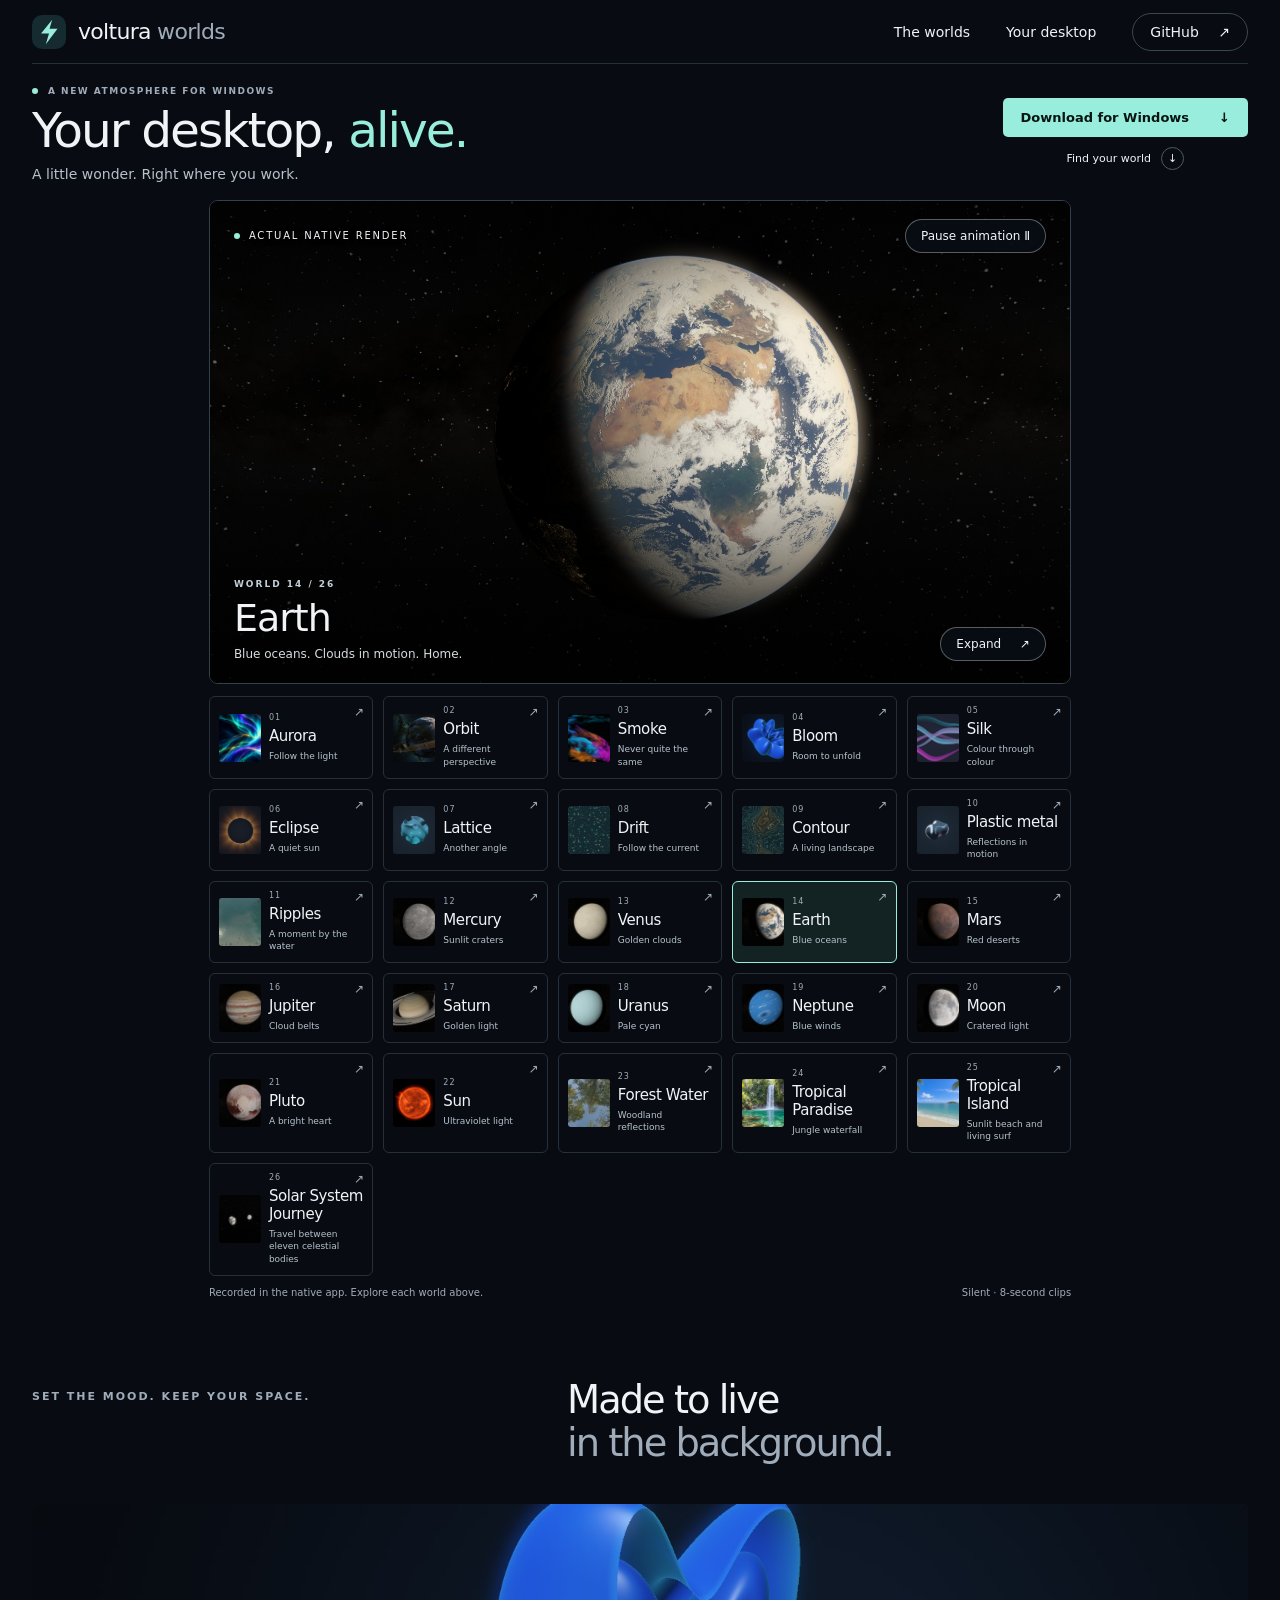
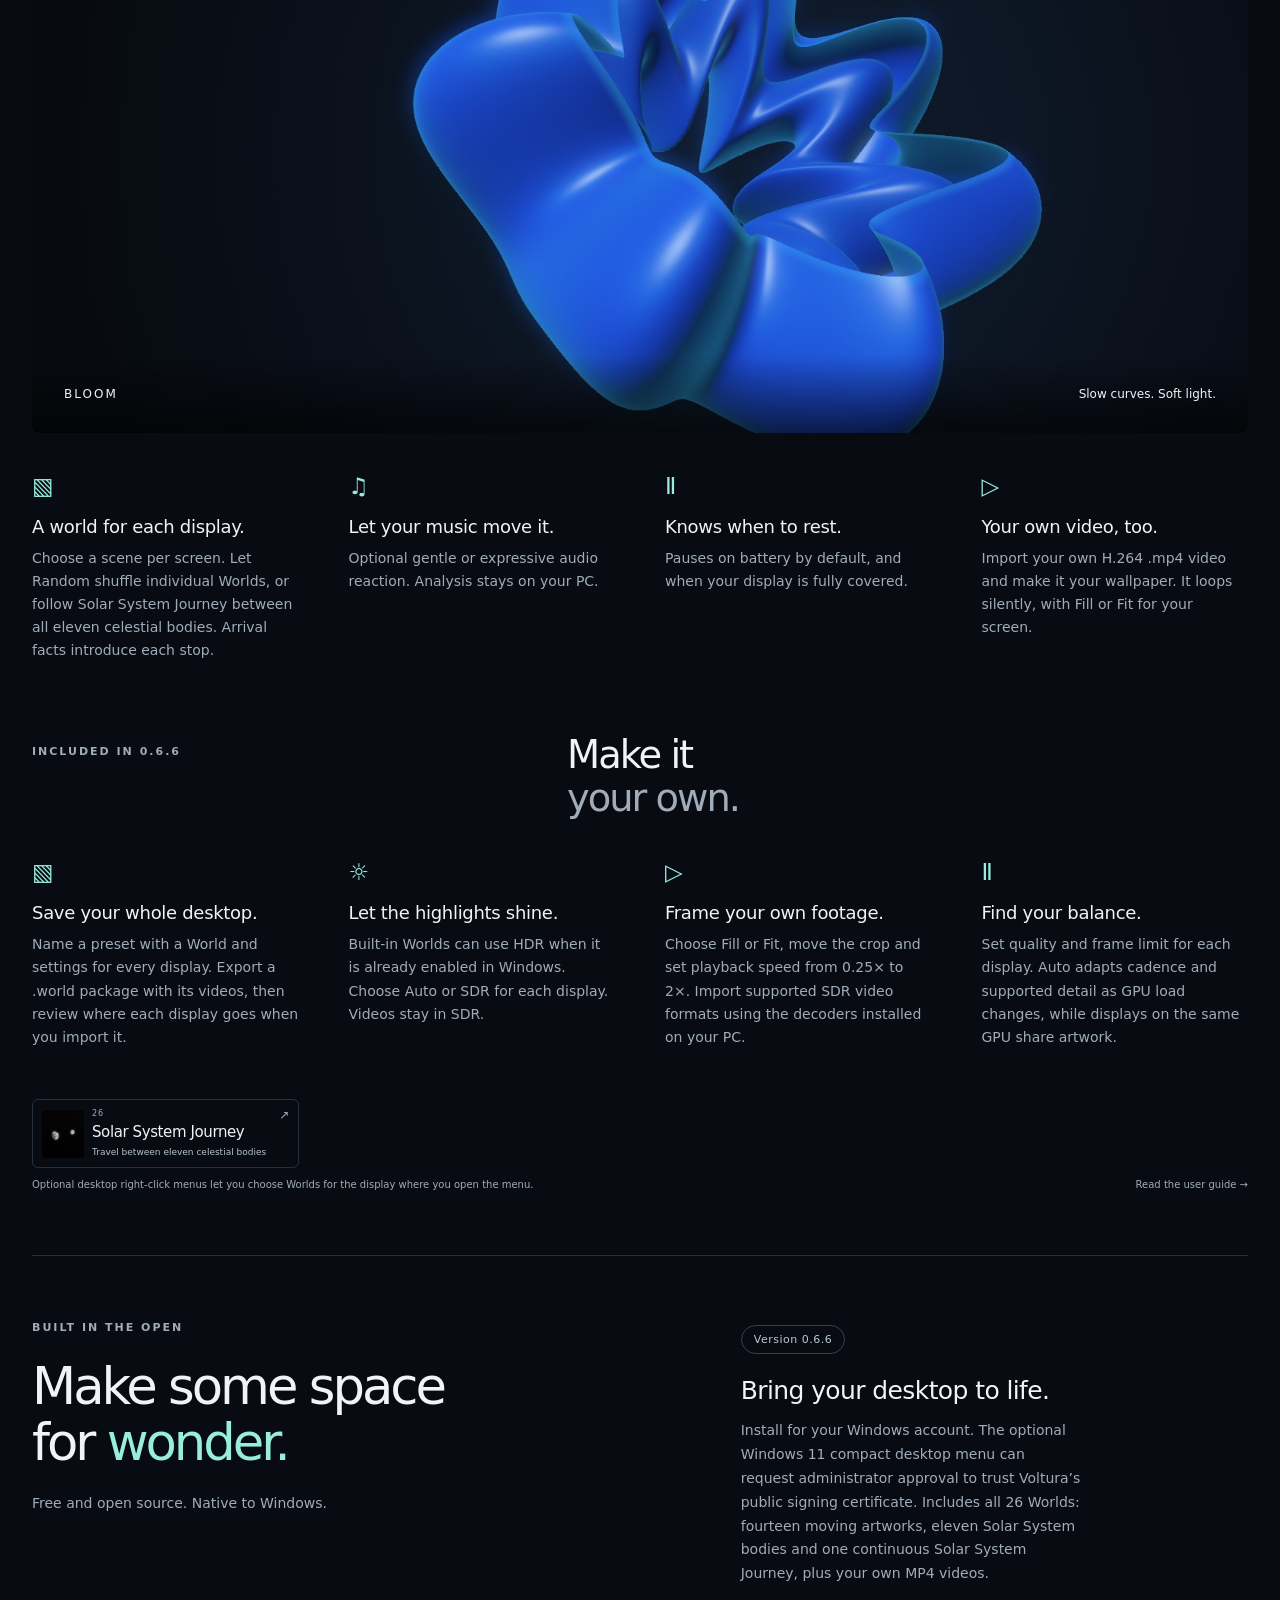
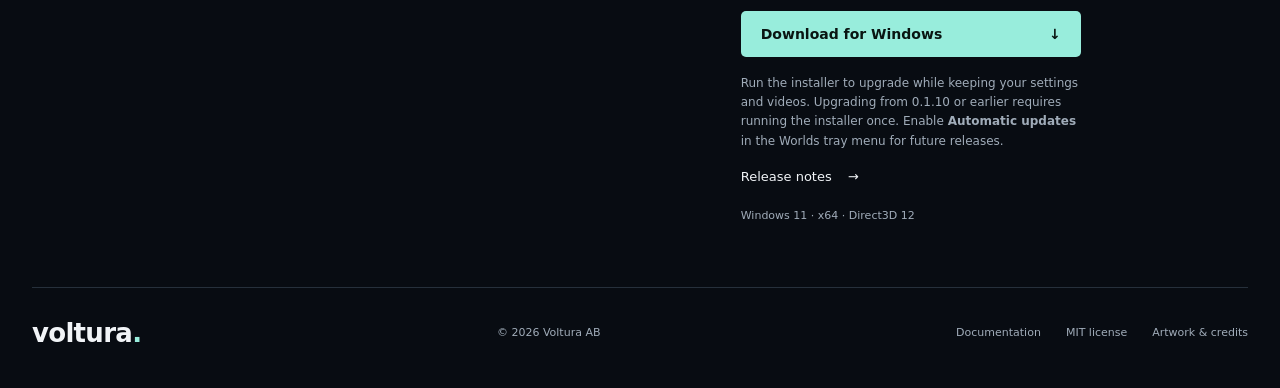
==== site/index.html @ e990f662 "Release 0.6.6 and publish website from main" ====
<!doctype html>
<html lang="en">
<head>
  <meta charset="utf-8">
  <meta name="viewport" content="width=device-width, initial-scale=1">
  <meta name="theme-color" content="#080c12">
  <meta name="description" content="Explore 26 native animated Worlds for Windows 11. Tour the Solar System, follow flowing light, or find a quiet moment by the water.">
  <meta property="og:title" content="Voltura Worlds — Your desktop, alive.">
  <meta property="og:description" content="26 Worlds. Endless atmosphere. Explore the Solar System, with a continuous journey between the planets, Moon, Pluto and Sun.">
  <meta property="og:type" content="website">
  <meta property="og:site_name" content="Voltura Worlds">
  <meta property="og:url" content="https://worlds.voltura.se/">
  <meta property="og:image" content="https://worlds.voltura.se/assets/social-preview.jpg?v=0.6.0">
  <meta property="og:image:secure_url" content="https://worlds.voltura.se/assets/social-preview.jpg?v=0.6.0">
  <meta property="og:image:type" content="image/jpeg">
  <meta property="og:image:width" content="1200">
  <meta property="og:image:height" content="630">
  <meta property="og:image:alt" content="Native Solar System scenes rendered by Voltura Worlds, with Earth, Saturn, the Sun and eight more Solar System Worlds">
  <meta name="twitter:card" content="summary_large_image">
  <meta name="twitter:title" content="Voltura Worlds — Your desktop, alive.">
  <meta name="twitter:description" content="26 Worlds. Endless atmosphere. A continuous Solar System Journey, moving artwork and your own MP4 videos for Windows 11.">
  <meta name="twitter:image" content="https://worlds.voltura.se/assets/social-preview.jpg?v=0.6.0">
  <meta name="twitter:image:alt" content="Native Solar System scenes rendered by Voltura Worlds, with Earth, Saturn, the Sun and eight more Solar System Worlds">
  <link rel="canonical" href="https://worlds.voltura.se/">
  <link rel="icon" type="image/svg+xml" href="assets/icon.svg">
  <link rel="stylesheet" href="styles.css?v=0.1.10">
  <title>Voltura Worlds — Your desktop, alive.</title>
</head>
<body>
  <a class="skip" href="#main">Skip to content</a>
  <header class="navigation wrap">
    <a class="brand" href="./" aria-label="Voltura Worlds home"><img src="assets/icon.svg" width="34" height="34" alt=""><span>voltura <strong>worlds</strong></span></a>
    <nav aria-label="Main navigation"><a href="#worlds">The worlds</a><a href="#your-desktop">Your desktop</a><a class="nav-source" href="https://github.com/voltura/voltura-worlds">GitHub <span aria-hidden="true">↗</span></a></nav>
  </header>
  <main id="main">
    <section class="hero wrap" aria-labelledby="hero-title">
      <div class="hero-intro"><p class="eyebrow"><span class="dot"></span> A new atmosphere for Windows</p><h1 id="hero-title">Your desktop, <em>alive.</em></h1><p class="lead">A little wonder. Right where you work.</p><div class="hero-actions"><a class="button" href="https://github.com/voltura/voltura-worlds/releases/download/v0.6.6/VolturaWorlds-Setup-0.6.6-win-x64.exe">Download for Windows <span aria-hidden="true">↓</span></a><a class="round-link" href="#worlds">Find your world <span aria-hidden="true">↓</span></a></div></div>
      <div class="hero-aside"><span class="small-label">Made for your desktop</span><p>Light that flows.<br>Planets that turn.<br>A moment to get lost in.</p><span class="version-tag">Windows 11 · x64</span></div>
    </section>
    <section class="showcase wrap" id="worlds" aria-label="Explore the 26 worlds">
      <div class="cinema" data-scene="earth">
        <video id="world-video" muted loop playsinline preload="metadata" poster="assets/earth.jpg?v=0.1.10" aria-label="Earth: native animated globe" width="1600" height="900"><source src="assets/earth.mp4?v=0.1.10" type="video/mp4"></video>
        <div class="cinema-top"><span class="footage-label"><span class="dot"></span> Actual native render</span><button id="play-toggle" type="button" aria-label="Play animation">Play animation <span aria-hidden="true">▷</span></button></div>
        <div class="cinema-bottom"><div aria-live="polite"><p class="small-label" id="scene-number">WORLD 14 / 26</p><h2 id="scene-title">Earth</h2><p id="scene-description">Blue oceans. Clouds in motion. Home.</p></div><button id="fullscreen" type="button" aria-label="View animation fullscreen">Expand <span aria-hidden="true">↗</span></button></div>
      </div>
      <div class="scene-picker" role="group" aria-label="Choose a world">
        <button type="button" class="scene" data-world="aurora" aria-pressed="false"><img src="assets/aurora.jpg?v=0.1.10" alt="" width="160" height="90"><span><span class="scene-index">01</span><strong>Aurora</strong><small>Follow the light</small></span><span class="scene-arrow" aria-hidden="true">↗</span></button>
        <button type="button" class="scene" data-world="orbit" aria-pressed="false"><img src="assets/orbit.jpg?v=0.1.10" alt="" width="160" height="90" loading="lazy"><span><span class="scene-index">02</span><strong>Orbit</strong><small>A different perspective</small></span><span class="scene-arrow" aria-hidden="true">↗</span></button>
        <button type="button" class="scene" data-world="smoke" aria-pressed="false"><img src="assets/smoke.jpg?v=0.1.10" alt="" width="160" height="90" loading="lazy"><span><span class="scene-index">03</span><strong>Smoke</strong><small>Never quite the same</small></span><span class="scene-arrow" aria-hidden="true">↗</span></button>
        <button type="button" class="scene" data-world="bloom" aria-pressed="false"><img src="assets/bloom.jpg?v=0.1.10" alt="" width="160" height="90" loading="lazy"><span><span class="scene-index">04</span><strong>Bloom</strong><small>Room to unfold</small></span><span class="scene-arrow" aria-hidden="true">↗</span></button>
        <button type="button" class="scene" data-world="silk" aria-pressed="false"><img src="assets/silk.jpg?v=0.1.10" alt="" width="160" height="90" loading="lazy"><span><span class="scene-index">05</span><strong>Silk</strong><small>Colour through colour</small></span><span class="scene-arrow" aria-hidden="true">↗</span></button>
        <button type="button" class="scene" data-world="eclipse" aria-pressed="false"><img src="assets/eclipse.jpg?v=0.1.10" alt="" width="160" height="90" loading="lazy"><span><span class="scene-index">06</span><strong>Eclipse</strong><small>A quiet sun</small></span><span class="scene-arrow" aria-hidden="true">↗</span></button>
        <button type="button" class="scene" data-world="lattice" aria-pressed="false"><img src="assets/lattice.jpg?v=0.1.10" alt="" width="160" height="90" loading="lazy"><span><span class="scene-index">07</span><strong>Lattice</strong><small>Another angle</small></span><span class="scene-arrow" aria-hidden="true">↗</span></button>
        <button type="button" class="scene" data-world="drift" aria-pressed="false"><img src="assets/drift.jpg?v=0.1.10" alt="" width="160" height="90" loading="lazy"><span><span class="scene-index">08</span><strong>Drift</strong><small>Follow the current</small></span><span class="scene-arrow" aria-hidden="true">↗</span></button>
        <button type="button" class="scene" data-world="contour" aria-pressed="false"><img src="assets/contour.jpg?v=0.1.10" alt="" width="160" height="90" loading="lazy"><span><span class="scene-index">09</span><strong>Contour</strong><small>A living landscape</small></span><span class="scene-arrow" aria-hidden="true">↗</span></button>
        <button type="button" class="scene" data-world="plastic_metal" aria-pressed="false"><img src="assets/plastic_metal.jpg?v=0.1.10" alt="" width="160" height="90" loading="lazy"><span><span class="scene-index">10</span><strong>Plastic metal</strong><small>Reflections in motion</small></span><span class="scene-arrow" aria-hidden="true">↗</span></button>
        <button type="button" class="scene" data-world="ripples" aria-pressed="false"><img src="assets/ripples.jpg?v=0.1.10" alt="" width="160" height="90" loading="lazy"><span><span class="scene-index">11</span><strong>Ripples</strong><small>A moment by the water</small></span><span class="scene-arrow" aria-hidden="true">&#8599;</span></button>
        <button type="button" class="scene" data-world="mercury" aria-pressed="false"><img src="assets/mercury.jpg?v=0.1.10" alt="" width="160" height="90" loading="lazy"><span><span class="scene-index">12</span><strong>Mercury</strong><small>Sunlit craters</small></span><span class="scene-arrow" aria-hidden="true">↗</span></button>
        <button type="button" class="scene" data-world="venus" aria-pressed="false"><img src="assets/venus.jpg?v=0.1.10" alt="" width="160" height="90" loading="lazy"><span><span class="scene-index">13</span><strong>Venus</strong><small>Golden clouds</small></span><span class="scene-arrow" aria-hidden="true">↗</span></button>
        <button type="button" class="scene active" data-world="earth" aria-pressed="true"><img src="assets/earth.jpg?v=0.1.10" alt="" width="160" height="90" loading="lazy"><span><span class="scene-index">14</span><strong>Earth</strong><small>Blue oceans</small></span><span class="scene-arrow" aria-hidden="true">↗</span></button>
        <button type="button" class="scene" data-world="mars" aria-pressed="false"><img src="assets/mars.jpg?v=0.1.10" alt="" width="160" height="90" loading="lazy"><span><span class="scene-index">15</span><strong>Mars</strong><small>Red deserts</small></span><span class="scene-arrow" aria-hidden="true">↗</span></button>
        <button type="button" class="scene" data-world="jupiter" aria-pressed="false"><img src="assets/jupiter.jpg?v=0.1.10" alt="" width="160" height="90" loading="lazy"><span><span class="scene-index">16</span><strong>Jupiter</strong><small>Cloud belts</small></span><span class="scene-arrow" aria-hidden="true">↗</span></button>
        <button type="button" class="scene" data-world="saturn" aria-pressed="false"><img src="assets/saturn.jpg?v=0.1.10" alt="" width="160" height="90" loading="lazy"><span><span class="scene-index">17</span><strong>Saturn</strong><small>Golden light</small></span><span class="scene-arrow" aria-hidden="true">↗</span></button>
        <button type="button" class="scene" data-world="uranus" aria-pressed="false"><img src="assets/uranus.jpg?v=0.1.10" alt="" width="160" height="90" loading="lazy"><span><span class="scene-index">18</span><strong>Uranus</strong><small>Pale cyan</small></span><span class="scene-arrow" aria-hidden="true">↗</span></button>
        <button type="button" class="scene" data-world="neptune" aria-pressed="false"><img src="assets/neptune.jpg?v=0.1.10" alt="" width="160" height="90" loading="lazy"><span><span class="scene-index">19</span><strong>Neptune</strong><small>Blue winds</small></span><span class="scene-arrow" aria-hidden="true">↗</span></button>
        <button type="button" class="scene" data-world="moon" aria-pressed="false"><img src="assets/moon.jpg?v=0.1.10" alt="" width="160" height="90" loading="lazy"><span><span class="scene-index">20</span><strong>Moon</strong><small>Cratered light</small></span><span class="scene-arrow" aria-hidden="true">↗</span></button>
        <button type="button" class="scene" data-world="pluto" aria-pressed="false"><img src="assets/pluto.jpg?v=0.1.10" alt="" width="160" height="90" loading="lazy"><span><span class="scene-index">21</span><strong>Pluto</strong><small>A bright heart</small></span><span class="scene-arrow" aria-hidden="true">↗</span></button>
        <button type="button" class="scene" data-world="sun" aria-pressed="false"><img src="assets/sun.jpg?v=0.1.10" alt="" width="160" height="90" loading="lazy"><span><span class="scene-index">22</span><strong>Sun</strong><small>Ultraviolet light</small></span><span class="scene-arrow" aria-hidden="true">↗</span></button>
        <button type="button" class="scene" data-world="forest_water" aria-pressed="false"><img src="assets/forest_water.jpg?v=0.5.0" alt="" width="160" height="90" loading="lazy"><span><span class="scene-index">23</span><strong>Forest Water</strong><small>Woodland reflections</small></span><span class="scene-arrow" aria-hidden="true">↗</span></button>
        <button type="button" class="scene" data-world="tropical_paradise" aria-pressed="false"><img src="assets/tropical_paradise.jpg?v=0.5.0" alt="" width="160" height="90" loading="lazy"><span><span class="scene-index">24</span><strong>Tropical Paradise</strong><small>Jungle waterfall</small></span><span class="scene-arrow" aria-hidden="true">↗</span></button>
        <button type="button" class="scene" data-world="tropical_island" aria-pressed="false"><img src="assets/tropical_island.jpg?v=0.5.0" alt="" width="160" height="90" loading="lazy"><span><span class="scene-index">25</span><strong>Tropical Island</strong><small>Sunlit beach and living surf</small></span><span class="scene-arrow" aria-hidden="true">↗</span></button>
        <button type="button" class="scene" data-world="solar_system_journey" aria-pressed="false"><img src="assets/solar_system_journey.jpg?v=0.6.5" alt="" width="160" height="90" loading="lazy"><span><span class="scene-index">26</span><strong>Solar System Journey</strong><small>Travel between eleven celestial bodies</small></span><span class="scene-arrow" aria-hidden="true">↗</span></button>
      </div>
      <p class="capture-note">Recorded in the native app. Explore each world above. <span>Silent · 8-second clips</span></p>
      <noscript><p>JavaScript enables the scene switcher. Watch the recordings directly: <a href="assets/aurora.mp4?v=0.1.10">Aurora</a> · <a href="assets/orbit.mp4?v=0.1.10">Orbit</a> · <a href="assets/smoke.mp4?v=0.1.10">Smoke</a> · <a href="assets/bloom.mp4?v=0.1.10">Bloom</a> · <a href="assets/silk.mp4?v=0.1.10">Silk</a> · <a href="assets/eclipse.mp4?v=0.1.10">Eclipse</a> · <a href="assets/lattice.mp4?v=0.1.10">Lattice</a> · <a href="assets/drift.mp4?v=0.1.10">Drift</a> · <a href="assets/contour.mp4?v=0.1.10">Contour</a> · <a href="assets/plastic_metal.mp4?v=0.1.10">Plastic metal</a> · <a href="assets/ripples.mp4?v=0.1.10">Ripples</a> · <a href="assets/mercury.mp4?v=0.1.10">Mercury</a> · <a href="assets/venus.mp4?v=0.1.10">Venus</a> · <a href="assets/earth.mp4?v=0.1.10">Earth</a> · <a href="assets/mars.mp4?v=0.1.10">Mars</a> · <a href="assets/jupiter.mp4?v=0.1.10">Jupiter</a> · <a href="assets/saturn.mp4?v=0.1.10">Saturn</a> · <a href="assets/uranus.mp4?v=0.1.10">Uranus</a> · <a href="assets/neptune.mp4?v=0.1.10">Neptune</a> · <a href="assets/moon.mp4?v=0.1.10">Moon</a> · <a href="assets/pluto.mp4?v=0.1.10">Pluto</a> · <a href="assets/sun.mp4?v=0.1.10">Sun</a> · <a href="assets/forest_water.mp4?v=0.5.0">Forest Water</a> · <a href="assets/tropical_paradise.mp4?v=0.5.0">Tropical Paradise</a> · <a href="assets/tropical_island.mp4?v=0.5.0">Tropical Island</a> · <a href="assets/solar_system_journey.mp4?v=0.6.5">Solar System Journey</a>.</p></noscript>
    </section>
    <section class="desktop-section wrap" id="your-desktop" aria-labelledby="desktop-title">
      <div class="section-heading"><p class="eyebrow">Set the mood. Keep your space.</p><h2 id="desktop-title">Made to live<br><span>in the background.</span></h2></div>
      <div class="desktop-visual"><img src="assets/bloom.jpg?v=0.1.10" width="1600" height="900" alt="Bloom's sculpted blue folds, captured from the native renderer" loading="lazy"><div class="visual-caption"><span>Bloom</span><span>Slow curves. Soft light.</span></div></div>
      <div class="details"><article><span class="detail-symbol" aria-hidden="true">▧</span><h3>A world for each display.</h3><p>Choose a scene per screen. Let Random shuffle individual Worlds, or follow Solar System Journey between all eleven celestial bodies. Arrival facts introduce each stop.</p></article><article><span class="detail-symbol" aria-hidden="true">♫</span><h3>Let your music move it.</h3><p>Optional gentle or expressive audio reaction. Analysis stays on your PC.</p></article><article><span class="detail-symbol" aria-hidden="true">Ⅱ</span><h3>Knows when to rest.</h3><p>Pauses on battery by default, and when your display is fully covered.</p></article><article><span class="detail-symbol" aria-hidden="true">▷</span><h3>Your own video, too.</h3><p>Import your own H.264 .mp4 video and make it your wallpaper. It loops silently, with Fill or Fit for your screen.</p></article></div>
    </section>
    <section class="desktop-section wrap" id="controls" aria-labelledby="controls-title">
      <div class="section-heading"><p class="eyebrow">Included in 0.6.6</p><h2 id="controls-title">Make it<br><span>your own.</span></h2></div>
      <div class="details">
        <article><span class="detail-symbol" aria-hidden="true">▧</span><h3>Save your whole desktop.</h3><p>Name a preset with a World and settings for every display. Export a .world package with its videos, then review where each display goes when you import it.</p></article>
        <article><span class="detail-symbol" aria-hidden="true">☼</span><h3>Let the highlights shine.</h3><p>Built-in Worlds can use HDR when it is already enabled in Windows. Choose Auto or SDR for each display. Videos stay in SDR.</p></article>
        <article><span class="detail-symbol" aria-hidden="true">▷</span><h3>Frame your own footage.</h3><p>Choose Fill or Fit, move the crop and set playback speed from 0.25× to 2×. Import supported SDR video formats using the decoders installed on your PC.</p></article>
        <article><span class="detail-symbol" aria-hidden="true">Ⅱ</span><h3>Find your balance.</h3><p>Set quality and frame limit for each display. Auto adapts cadence and supported detail as GPU load changes, while displays on the same GPU share artwork.</p></article>
        <button type="button" class="scene" data-world="solar_system_journey" aria-pressed="false"><img src="assets/solar_system_journey.jpg?v=0.6.5" alt="" width="160" height="90" loading="lazy"><span><span class="scene-index">26</span><strong>Solar System Journey</strong><small>Travel between eleven celestial bodies</small></span><span class="scene-arrow" aria-hidden="true">↗</span></button>
      </div>
      <p class="capture-note">Optional desktop right-click menus let you choose Worlds for the display where you open the menu. <a href="https://github.com/voltura/voltura-worlds/blob/main/docs/USING.md">Read the user guide →</a></p>
    </section>
    <section id="download" class="closing wrap" aria-labelledby="try-title"><div><p class="eyebrow">Built in the open</p><h2 id="try-title">Make some space<br>for <em>wonder.</em></h2><p>Free and open source. Native to Windows.</p></div><div class="get-worlds"><span class="version-tag">Version 0.6.6</span><h3>Bring your desktop to life.</h3><p>Install for your Windows account. The optional Windows 11 compact desktop menu can request administrator approval to trust Voltura’s public signing certificate. Includes all 26 Worlds: fourteen moving artworks, eleven Solar System bodies and one continuous Solar System Journey, plus your own MP4 videos.</p><a class="button" href="https://github.com/voltura/voltura-worlds/releases/download/v0.6.6/VolturaWorlds-Setup-0.6.6-win-x64.exe">Download for Windows <span aria-hidden="true">↓</span></a><p class="update-note">Run the installer to upgrade while keeping your settings and videos. Upgrading from 0.1.10 or earlier requires running the installer once. Enable <strong>Automatic updates</strong> in the Worlds tray menu for future releases.</p><a class="release-link" href="https://github.com/voltura/voltura-worlds/releases">Release notes <span aria-hidden="true">→</span></a><span class="requirements">Windows 11 · x64 · Direct3D 12</span></div></section>
  </main>
  <footer class="wrap"><a class="brand" href="https://voltura.se/">voltura<span class="footer-dot">.</span></a><span>© 2026 Voltura AB</span><div><a href="https://github.com/voltura/voltura-worlds/blob/main/docs/README.md">Documentation</a><a href="https://github.com/voltura/voltura-worlds/blob/main/LICENSE">MIT license</a><a href="https://github.com/voltura/voltura-worlds/blob/main/THIRD-PARTY-NOTICES.md">Artwork &amp; credits</a></div></footer>
  <script src="script.js?v=0.6.5"></script>
</body>
</html>
---- site/styles.css ----
@font-face{font-family:Worlds;src:local("Segoe UI Variable"),local("Segoe UI");font-display:swap}
:root{color-scheme:dark;--bg:#080c12;--fg:#f1f4f7;--muted:#a0acb9;--line:#26303b;--accent:#98eddc;font-family:Worlds,"Segoe UI",system-ui,sans-serif;background:var(--bg);color:var(--fg);font-synthesis:none}
*{box-sizing:border-box}html{scroll-behavior:smooth;scroll-padding-top:24px}body{margin:0}a{color:inherit;text-decoration:none}button{font:inherit;color:inherit;cursor:pointer}a,button{-webkit-tap-highlight-color:transparent}button:focus-visible,a:focus-visible{outline:2px solid var(--accent);outline-offset:6px}button:disabled{cursor:wait}::selection{background:var(--accent);color:var(--bg)}.wrap{width:min(1360px,calc(100% - 96px));margin-inline:auto}.skip{position:absolute;left:20px;top:-100px;z-index:20;background:var(--accent);color:#080c12;padding:16px}.skip:focus{top:12px}.navigation{height:106px;display:flex;align-items:center;justify-content:space-between;border-bottom:1px solid var(--line)}.brand{display:inline-flex;align-items:center;gap:12px;font-size:22px;letter-spacing:-.7px}.brand strong{font-weight:400;color:var(--muted)}nav{display:flex;align-items:center;gap:36px;font-size:14px}nav a:hover,.release-link:hover,footer a:hover{color:var(--accent)}.nav-source{border:1px solid #3b4652;padding:10px 17px;border-radius:24px}.nav-source span{margin-left:15px}.hero{display:flex;align-items:end;justify-content:space-between;padding-block:77px 57px}.eyebrow,.small-label{font-size:11px;letter-spacing:2px;text-transform:uppercase;font-weight:600;color:var(--muted)}.eyebrow{display:flex;align-items:center;gap:10px;margin:0 0 25px}.dot{display:inline-block;width:6px;height:6px;border-radius:50%;background:var(--accent);flex-shrink:0}h1{font-size:clamp(70px,7.7vw,116px);font-weight:430;line-height:.99;letter-spacing:-6px;margin:0}em{font-style:normal;color:var(--accent)}.lead{font-size:19px;color:#b6c1cb;margin:25px 0}.round-link{display:inline-flex;align-items:center;gap:28px;font-size:14px}.round-link span{display:grid;place-items:center;width:31px;height:31px;border:1px solid #4b5b63;border-radius:50%;transition:background .2s}.round-link:hover span{background:var(--accent);color:var(--bg)}.hero-aside{padding-bottom:7px;width:220px}.hero-aside p{font-size:19px;line-height:1.65;margin:15px 0 26px;color:#c3cbd4}.version-tag{display:inline-flex;align-items:center;border:1px solid #36434c;border-radius:30px;padding:7px 12px;font-size:11px;letter-spacing:.5px;color:#bcc9d3}.showcase{scroll-margin-top:25px}.cinema{aspect-ratio:16/9;position:relative;overflow:hidden;background:#05080b;border-radius:9px;border:1px solid #34404a}.cinema video{width:100%;height:100%;display:block;object-fit:cover}.cinema:after{content:"";position:absolute;inset:0;pointer-events:none;background:linear-gradient(180deg,#0007,transparent 25%,transparent 55%,#000c)}.cinema-top,.cinema-bottom{position:absolute;left:34px;right:34px;z-index:1;display:flex;justify-content:space-between;align-items:center}.cinema-top{top:25px}.footage-label{display:flex;align-items:center;gap:9px;font-size:10px;text-transform:uppercase;letter-spacing:1.8px;text-shadow:0 1px 6px #000}.cinema button{border:1px solid #ffffff55;background:#0b111bb3;backdrop-filter:blur(12px);border-radius:30px;padding:9px 15px;font-size:12px}.cinema button:hover{background:#24353e}.cinema button span{margin-left:15px}.cinema-bottom{bottom:30px;align-items:end}.cinema-bottom .small-label{color:#c4d0d8;margin:0 0 10px}.cinema h2{font-weight:400;font-size:clamp(34px,4.5vw,64px);letter-spacing:-2px;margin:0}.cinema-bottom p:last-child{font-size:14px;margin:10px 0 0;color:#d5dce0}.scene-picker{display:grid;grid-template-columns:repeat(4,1fr);gap:12px;margin-top:16px}.scene{display:flex;align-items:center;gap:14px;background:transparent;border:1px solid var(--line);border-radius:6px;padding:15px;text-align:left;position:relative;transition:border-color .2s,background .2s;min-width:0}.scene.active{border-color:var(--accent);background:#132222}.scene:hover{background:#152027;border-color:#68867f}.scene img{width:67px;height:76px;object-fit:cover;border-radius:3px}.scene>span:nth-child(2){display:flex;flex-direction:column;gap:5px;min-width:0}.scene-index{font-size:10px;color:var(--muted);letter-spacing:1px}.scene strong{font-size:18px;font-weight:500;letter-spacing:-.4px}.scene small{font-size:10px;color:#b5c2cc}.scene-arrow{position:absolute;right:12px;top:12px;font-size:12px;color:var(--muted)}.capture-note{display:flex;justify-content:space-between;color:var(--muted);font-size:11px;margin-top:17px}.desktop-section{padding-top:115px}.section-heading{display:flex;justify-content:space-between;align-items:start;margin-bottom:40px}.section-heading .eyebrow{margin-top:12px}.section-heading h2{font-size:clamp(32px,4vw,58px);line-height:1.13;letter-spacing:-2px;font-weight:400;margin:0;width:56%}.section-heading h2 span{color:var(--muted)}.desktop-visual{position:relative;aspect-ratio:2.3;overflow:hidden;border-radius:6px;background:#101b2f}.desktop-visual img{width:100%;height:100%;object-fit:cover;object-position:50% 55%}.visual-caption{position:absolute;bottom:0;left:0;right:0;padding:32px;display:flex;justify-content:space-between;background:linear-gradient(transparent,#0009);font-size:12px}.visual-caption span:first-child{letter-spacing:2px;text-transform:uppercase}.details{display:grid;grid-template-columns:repeat(4,1fr);gap:50px;margin-top:40px}.detail-symbol{font-size:23px;color:var(--accent)}.details h3{font-size:18px;font-weight:500;margin:17px 0 10px;letter-spacing:-.3px}.details p{color:var(--muted);line-height:1.65;font-size:14px;max-width:310px;margin:0}.closing{display:grid;grid-template-columns:1.2fr 1fr;gap:100px;padding-block:105px 95px;margin-top:100px;border-top:1px solid var(--line)}.closing h2{font-size:clamp(43px,5vw,72px);font-weight:400;letter-spacing:-3px;line-height:1.08;margin:0}.closing>div>p:last-child{font-size:14px;color:var(--muted);margin-top:25px}.get-worlds{padding-top:4px;max-width:340px}.get-worlds h3{font-weight:450;font-size:25px;letter-spacing:-.6px;margin:22px 0 10px}.get-worlds p{font-size:14px;line-height:1.7;color:var(--muted)}.button{display:flex;align-items:center;justify-content:space-between;padding:15px 20px;border-radius:5px;background:var(--accent);color:#091512;font-size:14px;font-weight:600;margin-top:25px}.button:hover{background:#bdfff0}.release-link{display:block;margin-top:18px;font-size:13px}.release-link span{margin-left:12px}.requirements{display:block;font-size:11px;color:var(--muted);margin-top:25px}footer{display:flex;align-items:center;justify-content:space-between;padding-block:30px 40px;border-top:1px solid var(--line);font-size:11px;color:var(--muted)}footer .brand{color:var(--fg);font-size:26px;font-weight:600;gap:0}.footer-dot{color:var(--accent)}footer>div{display:flex;gap:25px}.cinema:fullscreen{width:100vw;height:100vh;border:0;border-radius:0;aspect-ratio:auto}.cinema:fullscreen video{object-fit:contain}
@media(min-width:1600px){.hero{padding-top:100px}}@media(max-width:1050px){.wrap{width:calc(100% - 64px)}.scene{gap:10px;padding:12px}.scene img{width:42px;height:68px}.scene small{font-size:9px}.hero-aside{width:195px}.details{grid-template-columns:repeat(2,1fr);gap:30px}.closing{gap:60px}.section-heading .eyebrow{font-size:10px;letter-spacing:1px}}@media(max-width:700px){.wrap{width:calc(100% - 36px)}.navigation{height:78px}.brand{font-size:18px;gap:8px}.brand img{width:28px;height:28px}nav{gap:17px;font-size:12px}nav>a:nth-child(2){display:none}.nav-source{padding:8px 11px}.nav-source span{margin-left:5px}.hero{padding-block:49px 36px}.hero-aside{display:none}h1{font-size:clamp(68px,14vw,98px);letter-spacing:-4px}.hero .eyebrow{font-size:9px;letter-spacing:1.5px;margin-bottom:21px}.lead{font-size:16px;margin-top:20px}.round-link{font-size:12px}.cinema{aspect-ratio:1.24}.cinema video{object-position:62% center}.cinema-top,.cinema-bottom{left:17px;right:17px}.cinema-top{top:16px}.cinema-bottom{bottom:20px}.footage-label{font-size:8px;letter-spacing:1px}.cinema button{font-size:10px;padding:8px 10px}.cinema button span{margin-left:5px}.cinema-bottom .small-label{font-size:8px;margin-bottom:6px}.cinema h2{font-size:36px;letter-spacing:-1px}.cinema-bottom p:last-child{font-size:10px;margin-top:6px;max-width:220px}.scene-picker{grid-template-columns:1fr 1fr;gap:9px;margin-top:11px}.scene img{width:44px;height:60px}.scene small{font-size:9px}.scene strong{font-size:16px}.scene-index{font-size:8px}.capture-note{font-size:9px;line-height:1.6;gap:15px}.capture-note span{white-space:nowrap}.desktop-section{padding-top:65px}.section-heading{display:block;margin-bottom:25px}.section-heading .eyebrow{margin-bottom:20px}.section-heading h2{width:100%;font-size:36px;letter-spacing:-1px}.desktop-visual{aspect-ratio:1.5}.visual-caption{padding:20px;font-size:10px}.details{grid-template-columns:1fr;gap:25px;margin-top:30px}.details article{padding-left:42px;position:relative}.detail-symbol{position:absolute;left:0;top:4px}.details h3{margin-top:0;font-size:17px}.details p{max-width:100%;font-size:13px}.closing{grid-template-columns:1fr;gap:40px;padding-block:50px;margin-top:60px}.closing h2{font-size:49px;letter-spacing:-2px}.get-worlds{max-width:none}.get-worlds h3{font-size:24px}.closing .eyebrow{font-size:10px}footer{flex-wrap:wrap;gap:22px;padding-block:25px}footer>div{width:100%;gap:25px}}
@media(prefers-reduced-motion:reduce){html{scroll-behavior:auto}*{transition:none!important}}

.hero-actions{display:flex;align-items:center;gap:25px;flex-wrap:wrap}.hero-actions .button{margin-top:0;gap:30px}.get-worlds .update-note{font-size:12px;line-height:1.6;margin-top:17px}

/* Keep the native animation and scene choices together in the first desktop view. */
@media(min-width:701px){
 .wrap{width:min(1280px,calc(100% - 64px))}
 .navigation{height:64px}
 .hero{padding-block:22px 18px}
 .hero-intro{width:100%;display:grid;grid-template-columns:minmax(0,1fr) auto;column-gap:24px}
 .hero .eyebrow{grid-column:1;font-size:9px;margin:0 0 8px;letter-spacing:1.5px}
 .hero h1{grid-column:1;font-size:clamp(32px,3.8vw,56px);line-height:1.1;letter-spacing:-2px}
 .hero .lead{grid-column:1;font-size:14px;margin:8px 0 0}
 .hero-aside{display:none}
 .hero-actions{grid-column:2;grid-row:1/4;align-self:center;flex-direction:column;gap:10px;align-items:center}
 .hero-actions .button{padding:12px 18px;font-size:13px;min-width:195px}
 .hero-actions .round-link{font-size:11px;gap:10px}
 .hero-actions .round-link span{width:23px;height:23px}
 .showcase.wrap{width:min(1280px,calc(100% - 64px),calc((100svh - 340px)*16/9));min-width:min(560px,calc(100% - 64px))}
 .cinema-top,.cinema-bottom{left:24px;right:24px}
 .cinema-top{top:18px}.cinema-bottom{bottom:22px}
 .cinema h2{font-size:38px;letter-spacing:-1px}
 .cinema-bottom .small-label{font-size:9px;margin-bottom:7px}
 .cinema-bottom p:last-child{font-size:12px;margin-top:7px}
 .scene-picker{gap:10px;margin-top:12px}
 .scene{padding:10px;gap:10px}
 .scene img{width:48px;height:54px}
 .scene strong{font-size:16px}.scene small{font-size:9px}.scene-index{font-size:8px}
 .capture-note{margin-top:11px;font-size:10px}
 .desktop-section{padding-top:70px}
 .section-heading h2{font-size:clamp(32px,3vw,44px)}
 .closing{padding-block:65px;margin-top:65px}
 .closing h2{font-size:clamp(40px,4vw,58px)}
}
@media(max-width:700px){
 .navigation{height:64px}
 .hero{padding-block:27px 24px}
 .hero h1{font-size:clamp(37px,8.7vw,58px);line-height:1.06;letter-spacing:-1.7px}
 .hero .eyebrow{font-size:8px;margin-bottom:13px}
 .hero .lead{font-size:14px;margin-block:14px}
 .hero-actions{gap:15px}
 .hero-actions .button{font-size:12px;padding:12px 15px;gap:18px}
 .hero-actions .round-link{font-size:11px;gap:10px}
}

/* Ten choices stay in the page flow; labels never need horizontal scrolling. */
.scene-picker{grid-template-columns:repeat(5,minmax(0,1fr))}
.scene small{line-height:1.4}
@media(min-width:1051px){
 .showcase.wrap{width:min(1280px,calc(100% - 64px),calc((100svh - 415px)*16/9));min-width:min(800px,calc(100% - 64px))}
 .scene{padding:9px;gap:8px}
 .scene img{width:42px;height:48px}
 .scene strong{font-size:15px}
 .scene small{font-size:9px}
 .scene-arrow{right:8px;top:8px}
}
@media(min-width:701px) and (max-width:1050px){.scene-picker{grid-template-columns:repeat(3,minmax(0,1fr))}}
@media(max-width:700px){
 .scene-picker{grid-template-columns:repeat(2,minmax(0,1fr))}
 .scene{padding:10px;gap:8px}
 .scene img{width:38px;height:54px}
 .scene strong{font-size:15px}
 .scene small{font-size:9px}
 .cinema video{object-fit:contain;object-position:center}
 .capture-note{flex-wrap:wrap;gap:2px}
}
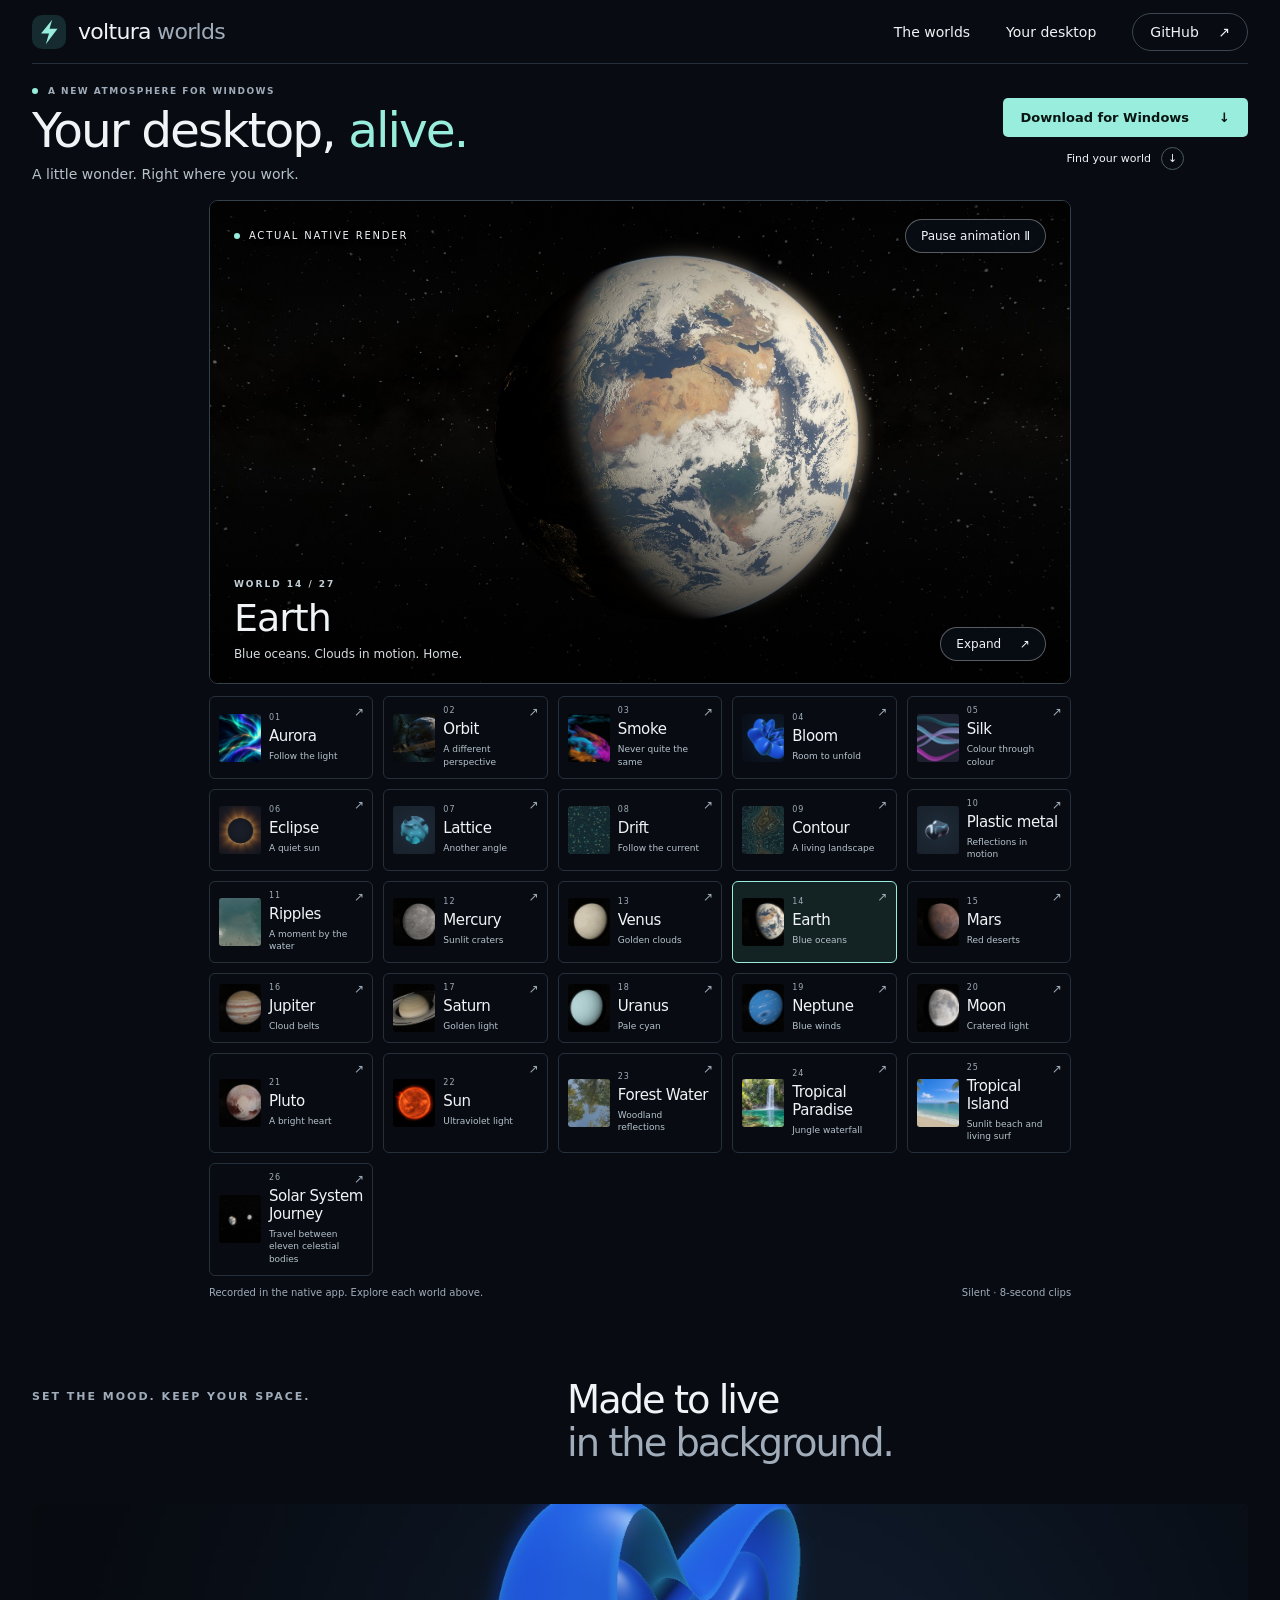
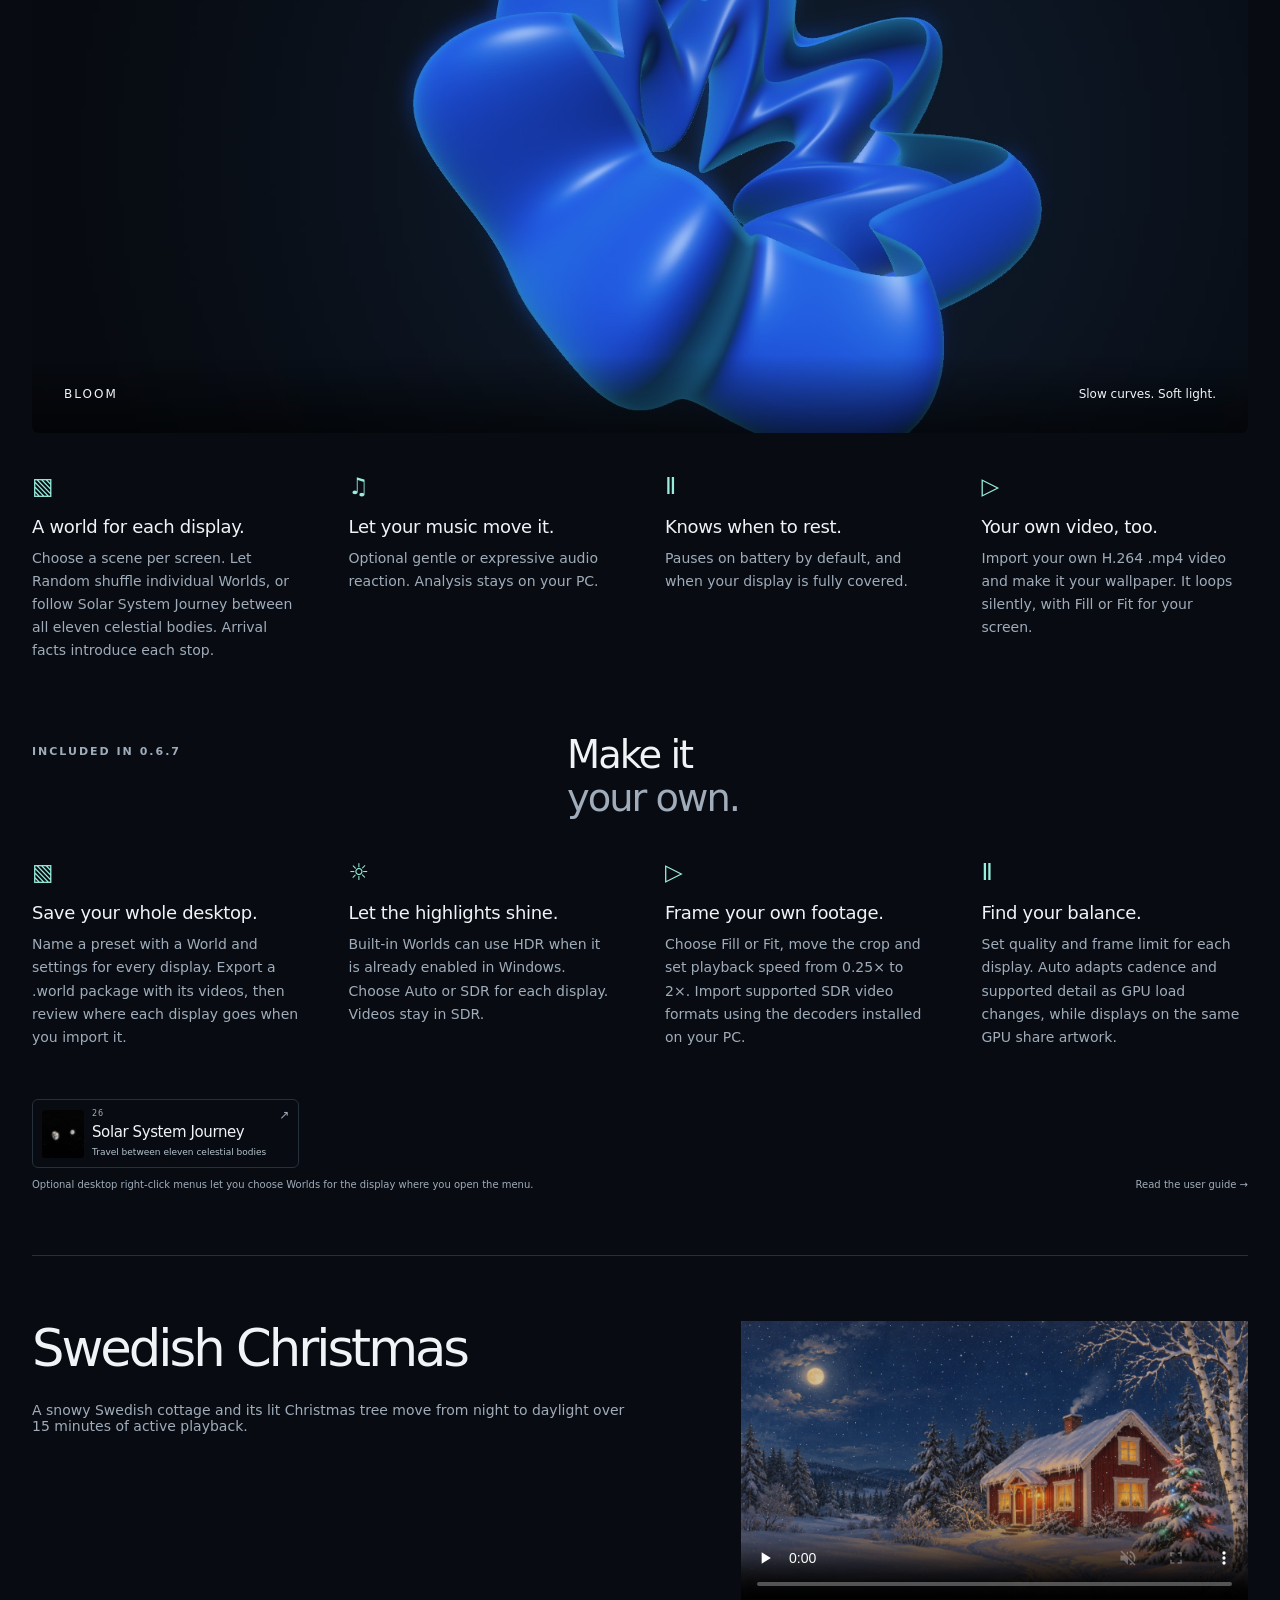
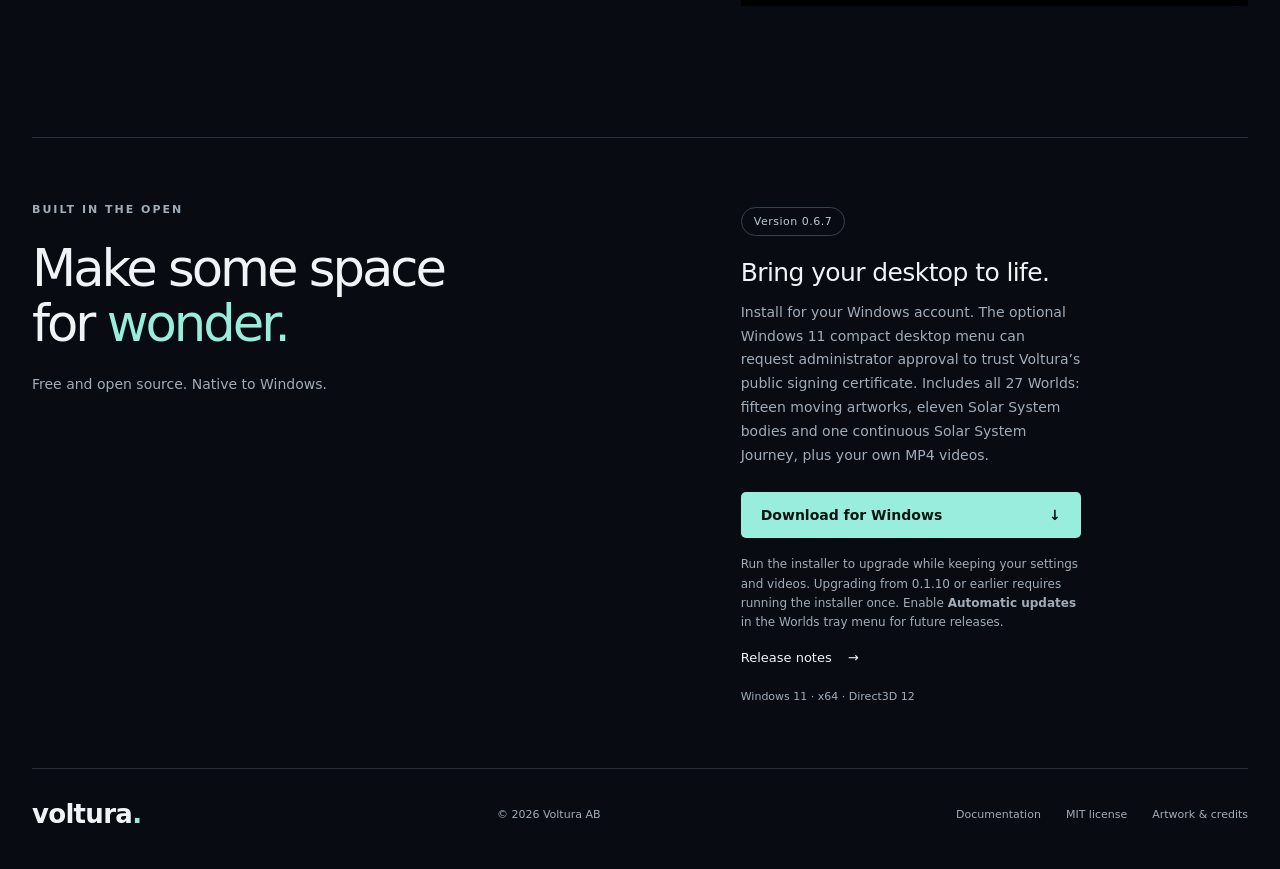
==== commit 9703f832: "Release Swedish Christmas in Voltura Worlds 0.6.7" ====
--- a/site/index.html
+++ b/site/index.html
@@ -4,9 +4,9 @@
   <meta charset="utf-8">
   <meta name="viewport" content="width=device-width, initial-scale=1">
   <meta name="theme-color" content="#080c12">
-  <meta name="description" content="Explore 26 native animated Worlds for Windows 11. Tour the Solar System, follow flowing light, or find a quiet moment by the water.">
+  <meta name="description" content="Explore 27 native animated Worlds for Windows 11. Tour the Solar System, follow flowing light, or find a quiet moment by the water.">
   <meta property="og:title" content="Voltura Worlds — Your desktop, alive.">
-  <meta property="og:description" content="26 Worlds. Endless atmosphere. Explore the Solar System, with a continuous journey between the planets, Moon, Pluto and Sun.">
+  <meta property="og:description" content="27 Worlds. Endless atmosphere. Explore the Solar System, with a continuous journey between the planets, Moon, Pluto and Sun.">
   <meta property="og:type" content="website">
   <meta property="og:site_name" content="Voltura Worlds">
   <meta property="og:url" content="https://worlds.voltura.se/">
@@ -18,7 +18,7 @@
   <meta property="og:image:alt" content="Native Solar System scenes rendered by Voltura Worlds, with Earth, Saturn, the Sun and eight more Solar System Worlds">
   <meta name="twitter:card" content="summary_large_image">
   <meta name="twitter:title" content="Voltura Worlds — Your desktop, alive.">
-  <meta name="twitter:description" content="26 Worlds. Endless atmosphere. A continuous Solar System Journey, moving artwork and your own MP4 videos for Windows 11.">
+  <meta name="twitter:description" content="27 Worlds. Endless atmosphere. A continuous Solar System Journey, moving artwork and your own MP4 videos for Windows 11.">
   <meta name="twitter:image" content="https://worlds.voltura.se/assets/social-preview.jpg?v=0.6.0">
   <meta name="twitter:image:alt" content="Native Solar System scenes rendered by Voltura Worlds, with Earth, Saturn, the Sun and eight more Solar System Worlds">
   <link rel="canonical" href="https://worlds.voltura.se/">
@@ -34,14 +34,14 @@
   </header>
   <main id="main">
     <section class="hero wrap" aria-labelledby="hero-title">
-      <div class="hero-intro"><p class="eyebrow"><span class="dot"></span> A new atmosphere for Windows</p><h1 id="hero-title">Your desktop, <em>alive.</em></h1><p class="lead">A little wonder. Right where you work.</p><div class="hero-actions"><a class="button" href="https://github.com/voltura/voltura-worlds/releases/download/v0.6.6/VolturaWorlds-Setup-0.6.6-win-x64.exe">Download for Windows <span aria-hidden="true">↓</span></a><a class="round-link" href="#worlds">Find your world <span aria-hidden="true">↓</span></a></div></div>
+      <div class="hero-intro"><p class="eyebrow"><span class="dot"></span> A new atmosphere for Windows</p><h1 id="hero-title">Your desktop, <em>alive.</em></h1><p class="lead">A little wonder. Right where you work.</p><div class="hero-actions"><a class="button" href="https://github.com/voltura/voltura-worlds/releases/download/v0.6.7/VolturaWorlds-Setup-0.6.7-win-x64.exe">Download for Windows <span aria-hidden="true">↓</span></a><a class="round-link" href="#worlds">Find your world <span aria-hidden="true">↓</span></a></div></div>
       <div class="hero-aside"><span class="small-label">Made for your desktop</span><p>Light that flows.<br>Planets that turn.<br>A moment to get lost in.</p><span class="version-tag">Windows 11 · x64</span></div>
     </section>
-    <section class="showcase wrap" id="worlds" aria-label="Explore the 26 worlds">
+    <section class="showcase wrap" id="worlds" aria-label="Explore the 27 worlds">
       <div class="cinema" data-scene="earth">
         <video id="world-video" muted loop playsinline preload="metadata" poster="assets/earth.jpg?v=0.1.10" aria-label="Earth: native animated globe" width="1600" height="900"><source src="assets/earth.mp4?v=0.1.10" type="video/mp4"></video>
         <div class="cinema-top"><span class="footage-label"><span class="dot"></span> Actual native render</span><button id="play-toggle" type="button" aria-label="Play animation">Play animation <span aria-hidden="true">▷</span></button></div>
-        <div class="cinema-bottom"><div aria-live="polite"><p class="small-label" id="scene-number">WORLD 14 / 26</p><h2 id="scene-title">Earth</h2><p id="scene-description">Blue oceans. Clouds in motion. Home.</p></div><button id="fullscreen" type="button" aria-label="View animation fullscreen">Expand <span aria-hidden="true">↗</span></button></div>
+        <div class="cinema-bottom"><div aria-live="polite"><p class="small-label" id="scene-number">WORLD 14 / 27</p><h2 id="scene-title">Earth</h2><p id="scene-description">Blue oceans. Clouds in motion. Home.</p></div><button id="fullscreen" type="button" aria-label="View animation fullscreen">Expand <span aria-hidden="true">↗</span></button></div>
       </div>
       <div class="scene-picker" role="group" aria-label="Choose a world">
         <button type="button" class="scene" data-world="aurora" aria-pressed="false"><img src="assets/aurora.jpg?v=0.1.10" alt="" width="160" height="90"><span><span class="scene-index">01</span><strong>Aurora</strong><small>Follow the light</small></span><span class="scene-arrow" aria-hidden="true">↗</span></button>
@@ -80,7 +80,7 @@
       <div class="details"><article><span class="detail-symbol" aria-hidden="true">▧</span><h3>A world for each display.</h3><p>Choose a scene per screen. Let Random shuffle individual Worlds, or follow Solar System Journey between all eleven celestial bodies. Arrival facts introduce each stop.</p></article><article><span class="detail-symbol" aria-hidden="true">♫</span><h3>Let your music move it.</h3><p>Optional gentle or expressive audio reaction. Analysis stays on your PC.</p></article><article><span class="detail-symbol" aria-hidden="true">Ⅱ</span><h3>Knows when to rest.</h3><p>Pauses on battery by default, and when your display is fully covered.</p></article><article><span class="detail-symbol" aria-hidden="true">▷</span><h3>Your own video, too.</h3><p>Import your own H.264 .mp4 video and make it your wallpaper. It loops silently, with Fill or Fit for your screen.</p></article></div>
     </section>
     <section class="desktop-section wrap" id="controls" aria-labelledby="controls-title">
-      <div class="section-heading"><p class="eyebrow">Included in 0.6.6</p><h2 id="controls-title">Make it<br><span>your own.</span></h2></div>
+      <div class="section-heading"><p class="eyebrow">Included in 0.6.7</p><h2 id="controls-title">Make it<br><span>your own.</span></h2></div>
       <div class="details">
         <article><span class="detail-symbol" aria-hidden="true">▧</span><h3>Save your whole desktop.</h3><p>Name a preset with a World and settings for every display. Export a .world package with its videos, then review where each display goes when you import it.</p></article>
         <article><span class="detail-symbol" aria-hidden="true">☼</span><h3>Let the highlights shine.</h3><p>Built-in Worlds can use HDR when it is already enabled in Windows. Choose Auto or SDR for each display. Videos stay in SDR.</p></article>
@@ -90,7 +90,14 @@
       </div>
       <p class="capture-note">Optional desktop right-click menus let you choose Worlds for the display where you open the menu. <a href="https://github.com/voltura/voltura-worlds/blob/main/docs/USING.md">Read the user guide →</a></p>
     </section>
-    <section id="download" class="closing wrap" aria-labelledby="try-title"><div><p class="eyebrow">Built in the open</p><h2 id="try-title">Make some space<br>for <em>wonder.</em></h2><p>Free and open source. Native to Windows.</p></div><div class="get-worlds"><span class="version-tag">Version 0.6.6</span><h3>Bring your desktop to life.</h3><p>Install for your Windows account. The optional Windows 11 compact desktop menu can request administrator approval to trust Voltura’s public signing certificate. Includes all 26 Worlds: fourteen moving artworks, eleven Solar System bodies and one continuous Solar System Journey, plus your own MP4 videos.</p><a class="button" href="https://github.com/voltura/voltura-worlds/releases/download/v0.6.6/VolturaWorlds-Setup-0.6.6-win-x64.exe">Download for Windows <span aria-hidden="true">↓</span></a><p class="update-note">Run the installer to upgrade while keeping your settings and videos. Upgrading from 0.1.10 or earlier requires running the installer once. Enable <strong>Automatic updates</strong> in the Worlds tray menu for future releases.</p><a class="release-link" href="https://github.com/voltura/voltura-worlds/releases">Release notes <span aria-hidden="true">→</span></a><span class="requirements">Windows 11 · x64 · Direct3D 12</span></div></section>
+    <section class="closing wrap christmas-preview" aria-labelledby="christmas-preview">
+      <div><h2 id="christmas-preview">Swedish Christmas</h2><p>A snowy Swedish cottage and its lit Christmas tree move from night to daylight over 15 minutes of active playback.</p></div>
+      <video controls muted playsinline preload="none" poster="assets/swedish_christmas.jpg" width="640" height="360" style="display:block;max-width:100%;height:auto">
+        <source src="assets/swedish_christmas.mp4" type="video/mp4">
+        <a href="assets/swedish_christmas.mp4">Watch the Swedish Christmas preview</a>
+      </video>
+    </section>
+    <section id="download" class="closing wrap" aria-labelledby="try-title"><div><p class="eyebrow">Built in the open</p><h2 id="try-title">Make some space<br>for <em>wonder.</em></h2><p>Free and open source. Native to Windows.</p></div><div class="get-worlds"><span class="version-tag">Version 0.6.7</span><h3>Bring your desktop to life.</h3><p>Install for your Windows account. The optional Windows 11 compact desktop menu can request administrator approval to trust Voltura’s public signing certificate. Includes all 27 Worlds: fifteen moving artworks, eleven Solar System bodies and one continuous Solar System Journey, plus your own MP4 videos.</p><a class="button" href="https://github.com/voltura/voltura-worlds/releases/download/v0.6.7/VolturaWorlds-Setup-0.6.7-win-x64.exe">Download for Windows <span aria-hidden="true">↓</span></a><p class="update-note">Run the installer to upgrade while keeping your settings and videos. Upgrading from 0.1.10 or earlier requires running the installer once. Enable <strong>Automatic updates</strong> in the Worlds tray menu for future releases.</p><a class="release-link" href="https://github.com/voltura/voltura-worlds/releases">Release notes <span aria-hidden="true">→</span></a><span class="requirements">Windows 11 · x64 · Direct3D 12</span></div></section>
   </main>
   <footer class="wrap"><a class="brand" href="https://voltura.se/">voltura<span class="footer-dot">.</span></a><span>© 2026 Voltura AB</span><div><a href="https://github.com/voltura/voltura-worlds/blob/main/docs/README.md">Documentation</a><a href="https://github.com/voltura/voltura-worlds/blob/main/LICENSE">MIT license</a><a href="https://github.com/voltura/voltura-worlds/blob/main/THIRD-PARTY-NOTICES.md">Artwork &amp; credits</a></div></footer>
   <script src="script.js?v=0.6.5"></script>
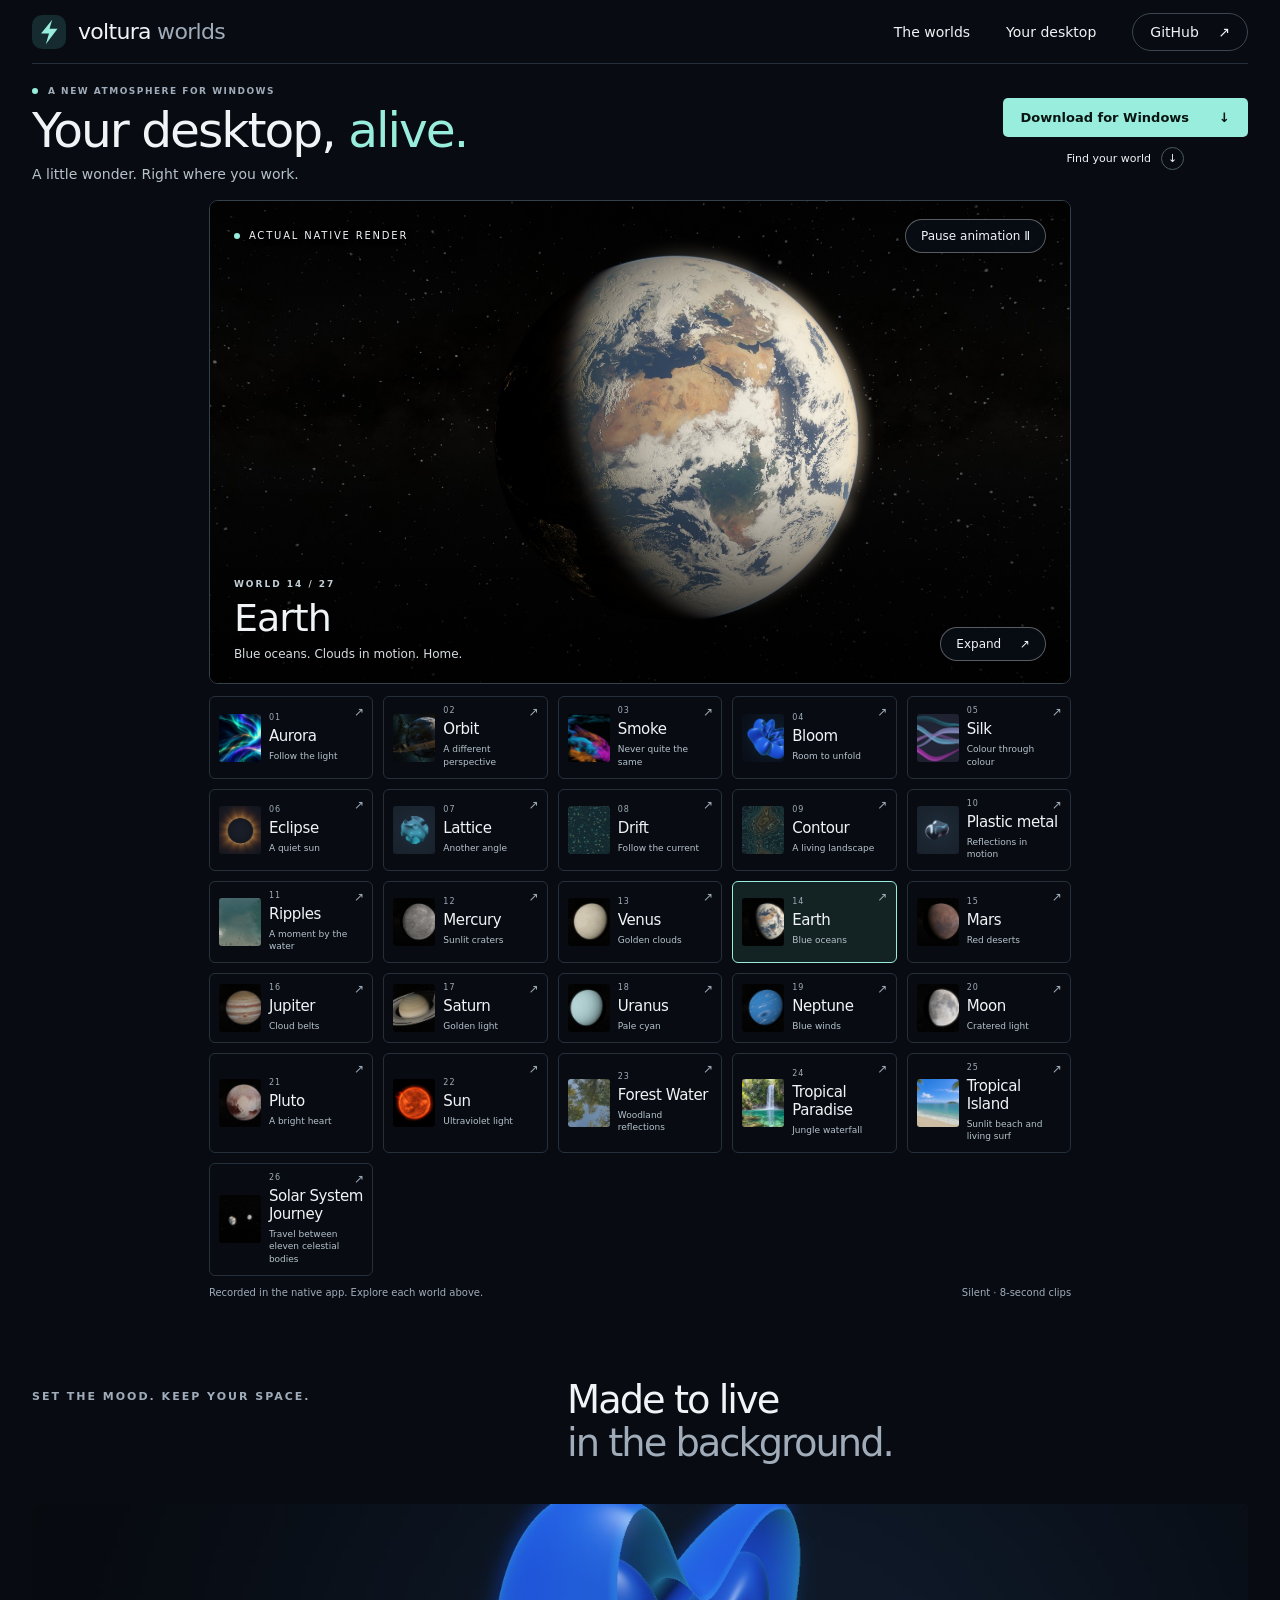
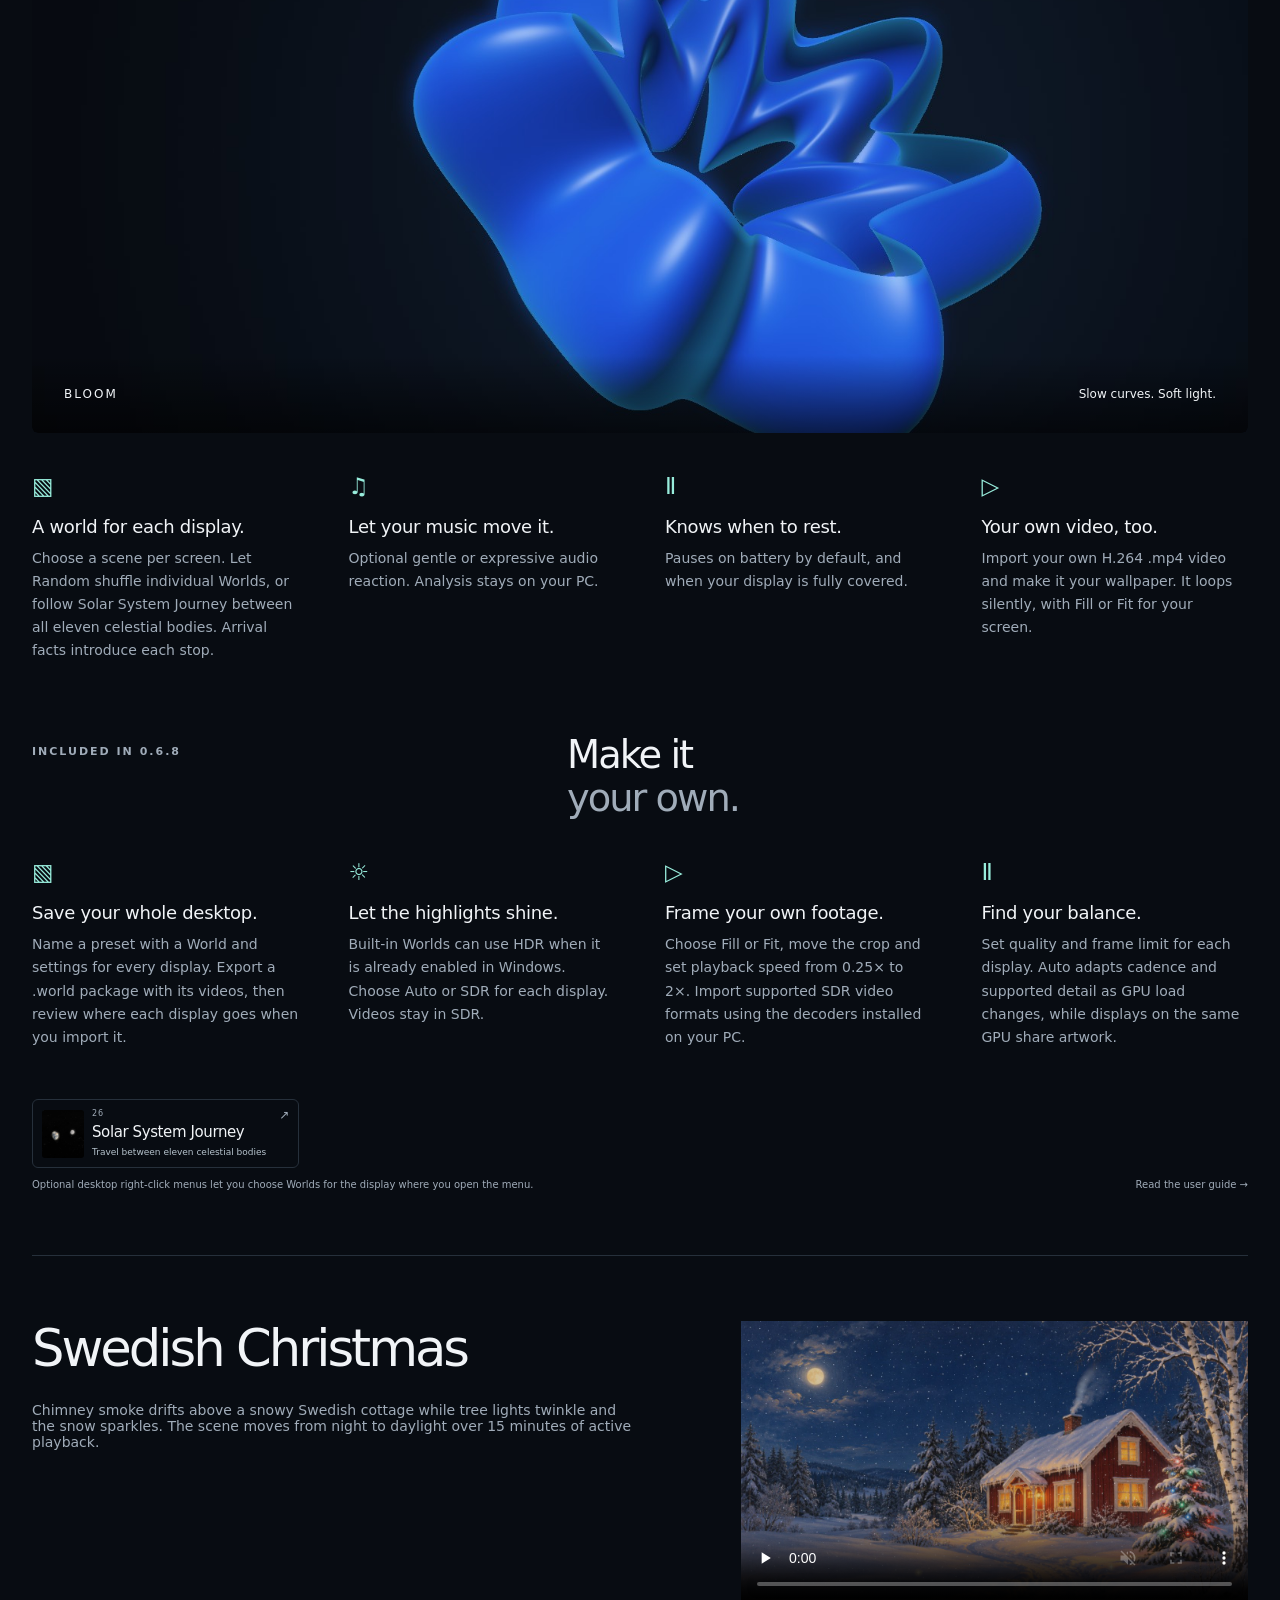
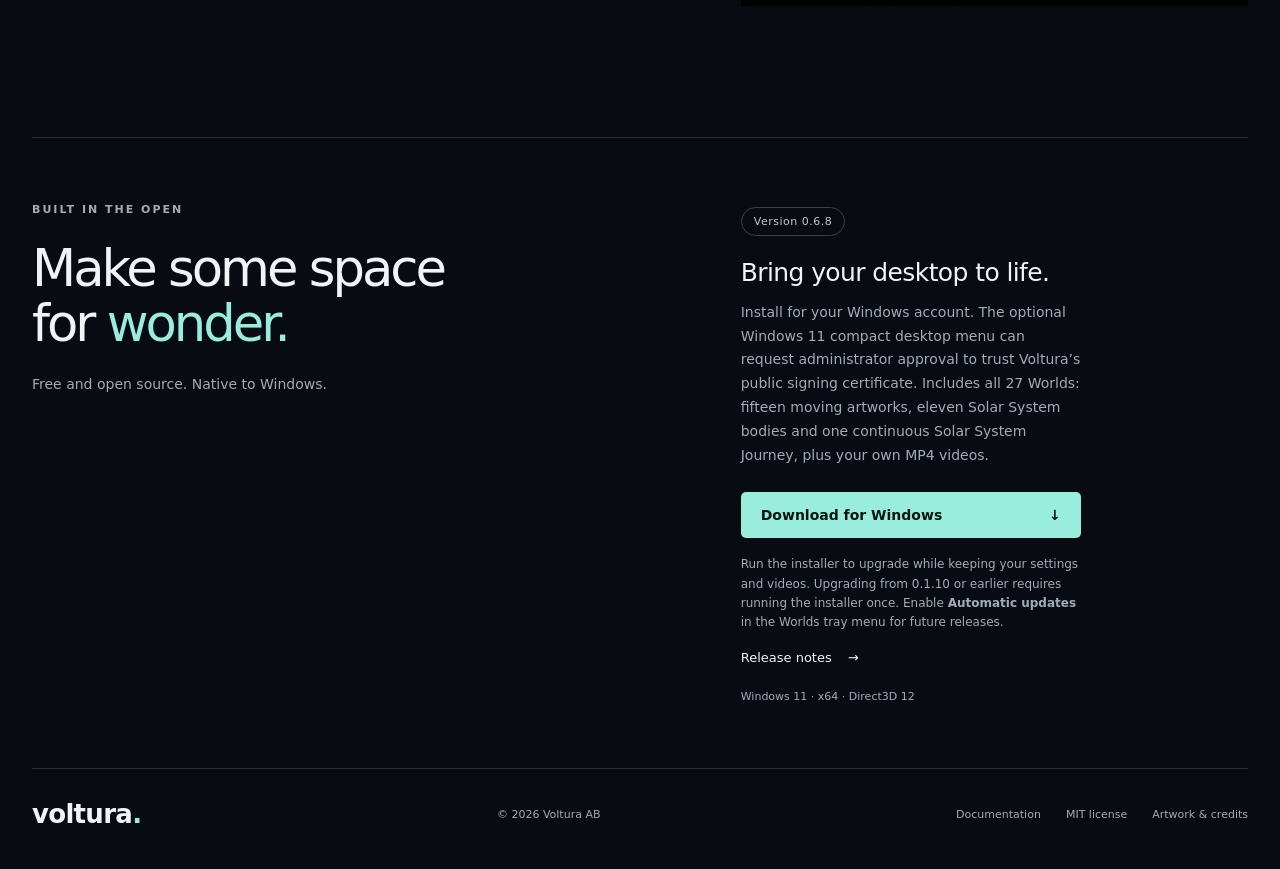
==== commit e90fefd5: "Release Swedish Christmas effects in Voltura Worlds 0.6.8" ====
--- a/site/index.html
+++ b/site/index.html
@@ -34,7 +34,7 @@
   </header>
   <main id="main">
     <section class="hero wrap" aria-labelledby="hero-title">
-      <div class="hero-intro"><p class="eyebrow"><span class="dot"></span> A new atmosphere for Windows</p><h1 id="hero-title">Your desktop, <em>alive.</em></h1><p class="lead">A little wonder. Right where you work.</p><div class="hero-actions"><a class="button" href="https://github.com/voltura/voltura-worlds/releases/download/v0.6.7/VolturaWorlds-Setup-0.6.7-win-x64.exe">Download for Windows <span aria-hidden="true">↓</span></a><a class="round-link" href="#worlds">Find your world <span aria-hidden="true">↓</span></a></div></div>
+      <div class="hero-intro"><p class="eyebrow"><span class="dot"></span> A new atmosphere for Windows</p><h1 id="hero-title">Your desktop, <em>alive.</em></h1><p class="lead">A little wonder. Right where you work.</p><div class="hero-actions"><a class="button" href="https://github.com/voltura/voltura-worlds/releases/download/v0.6.8/VolturaWorlds-Setup-0.6.8-win-x64.exe">Download for Windows <span aria-hidden="true">↓</span></a><a class="round-link" href="#worlds">Find your world <span aria-hidden="true">↓</span></a></div></div>
       <div class="hero-aside"><span class="small-label">Made for your desktop</span><p>Light that flows.<br>Planets that turn.<br>A moment to get lost in.</p><span class="version-tag">Windows 11 · x64</span></div>
     </section>
     <section class="showcase wrap" id="worlds" aria-label="Explore the 27 worlds">
@@ -80,7 +80,7 @@
       <div class="details"><article><span class="detail-symbol" aria-hidden="true">▧</span><h3>A world for each display.</h3><p>Choose a scene per screen. Let Random shuffle individual Worlds, or follow Solar System Journey between all eleven celestial bodies. Arrival facts introduce each stop.</p></article><article><span class="detail-symbol" aria-hidden="true">♫</span><h3>Let your music move it.</h3><p>Optional gentle or expressive audio reaction. Analysis stays on your PC.</p></article><article><span class="detail-symbol" aria-hidden="true">Ⅱ</span><h3>Knows when to rest.</h3><p>Pauses on battery by default, and when your display is fully covered.</p></article><article><span class="detail-symbol" aria-hidden="true">▷</span><h3>Your own video, too.</h3><p>Import your own H.264 .mp4 video and make it your wallpaper. It loops silently, with Fill or Fit for your screen.</p></article></div>
     </section>
     <section class="desktop-section wrap" id="controls" aria-labelledby="controls-title">
-      <div class="section-heading"><p class="eyebrow">Included in 0.6.7</p><h2 id="controls-title">Make it<br><span>your own.</span></h2></div>
+      <div class="section-heading"><p class="eyebrow">Included in 0.6.8</p><h2 id="controls-title">Make it<br><span>your own.</span></h2></div>
       <div class="details">
         <article><span class="detail-symbol" aria-hidden="true">▧</span><h3>Save your whole desktop.</h3><p>Name a preset with a World and settings for every display. Export a .world package with its videos, then review where each display goes when you import it.</p></article>
         <article><span class="detail-symbol" aria-hidden="true">☼</span><h3>Let the highlights shine.</h3><p>Built-in Worlds can use HDR when it is already enabled in Windows. Choose Auto or SDR for each display. Videos stay in SDR.</p></article>
@@ -91,13 +91,13 @@
       <p class="capture-note">Optional desktop right-click menus let you choose Worlds for the display where you open the menu. <a href="https://github.com/voltura/voltura-worlds/blob/main/docs/USING.md">Read the user guide →</a></p>
     </section>
     <section class="closing wrap christmas-preview" aria-labelledby="christmas-preview">
-      <div><h2 id="christmas-preview">Swedish Christmas</h2><p>A snowy Swedish cottage and its lit Christmas tree move from night to daylight over 15 minutes of active playback.</p></div>
-      <video controls muted playsinline preload="none" poster="assets/swedish_christmas.jpg" width="640" height="360" style="display:block;max-width:100%;height:auto">
-        <source src="assets/swedish_christmas.mp4" type="video/mp4">
-        <a href="assets/swedish_christmas.mp4">Watch the Swedish Christmas preview</a>
+      <div><h2 id="christmas-preview">Swedish Christmas</h2><p>Chimney smoke drifts above a snowy Swedish cottage while tree lights twinkle and the snow sparkles. The scene moves from night to daylight over 15 minutes of active playback.</p></div>
+      <video controls muted playsinline preload="none" poster="assets/swedish_christmas.jpg?v=0.6.8" width="640" height="360" style="display:block;max-width:100%;height:auto">
+        <source src="assets/swedish_christmas.mp4?v=0.6.8" type="video/mp4">
+        <a href="assets/swedish_christmas.mp4?v=0.6.8">Watch the Swedish Christmas preview</a>
       </video>
     </section>
-    <section id="download" class="closing wrap" aria-labelledby="try-title"><div><p class="eyebrow">Built in the open</p><h2 id="try-title">Make some space<br>for <em>wonder.</em></h2><p>Free and open source. Native to Windows.</p></div><div class="get-worlds"><span class="version-tag">Version 0.6.7</span><h3>Bring your desktop to life.</h3><p>Install for your Windows account. The optional Windows 11 compact desktop menu can request administrator approval to trust Voltura’s public signing certificate. Includes all 27 Worlds: fifteen moving artworks, eleven Solar System bodies and one continuous Solar System Journey, plus your own MP4 videos.</p><a class="button" href="https://github.com/voltura/voltura-worlds/releases/download/v0.6.7/VolturaWorlds-Setup-0.6.7-win-x64.exe">Download for Windows <span aria-hidden="true">↓</span></a><p class="update-note">Run the installer to upgrade while keeping your settings and videos. Upgrading from 0.1.10 or earlier requires running the installer once. Enable <strong>Automatic updates</strong> in the Worlds tray menu for future releases.</p><a class="release-link" href="https://github.com/voltura/voltura-worlds/releases">Release notes <span aria-hidden="true">→</span></a><span class="requirements">Windows 11 · x64 · Direct3D 12</span></div></section>
+    <section id="download" class="closing wrap" aria-labelledby="try-title"><div><p class="eyebrow">Built in the open</p><h2 id="try-title">Make some space<br>for <em>wonder.</em></h2><p>Free and open source. Native to Windows.</p></div><div class="get-worlds"><span class="version-tag">Version 0.6.8</span><h3>Bring your desktop to life.</h3><p>Install for your Windows account. The optional Windows 11 compact desktop menu can request administrator approval to trust Voltura’s public signing certificate. Includes all 27 Worlds: fifteen moving artworks, eleven Solar System bodies and one continuous Solar System Journey, plus your own MP4 videos.</p><a class="button" href="https://github.com/voltura/voltura-worlds/releases/download/v0.6.8/VolturaWorlds-Setup-0.6.8-win-x64.exe">Download for Windows <span aria-hidden="true">↓</span></a><p class="update-note">Run the installer to upgrade while keeping your settings and videos. Upgrading from 0.1.10 or earlier requires running the installer once. Enable <strong>Automatic updates</strong> in the Worlds tray menu for future releases.</p><a class="release-link" href="https://github.com/voltura/voltura-worlds/releases">Release notes <span aria-hidden="true">→</span></a><span class="requirements">Windows 11 · x64 · Direct3D 12</span></div></section>
   </main>
   <footer class="wrap"><a class="brand" href="https://voltura.se/">voltura<span class="footer-dot">.</span></a><span>© 2026 Voltura AB</span><div><a href="https://github.com/voltura/voltura-worlds/blob/main/docs/README.md">Documentation</a><a href="https://github.com/voltura/voltura-worlds/blob/main/LICENSE">MIT license</a><a href="https://github.com/voltura/voltura-worlds/blob/main/THIRD-PARTY-NOTICES.md">Artwork &amp; credits</a></div></footer>
   <script src="script.js?v=0.6.5"></script>
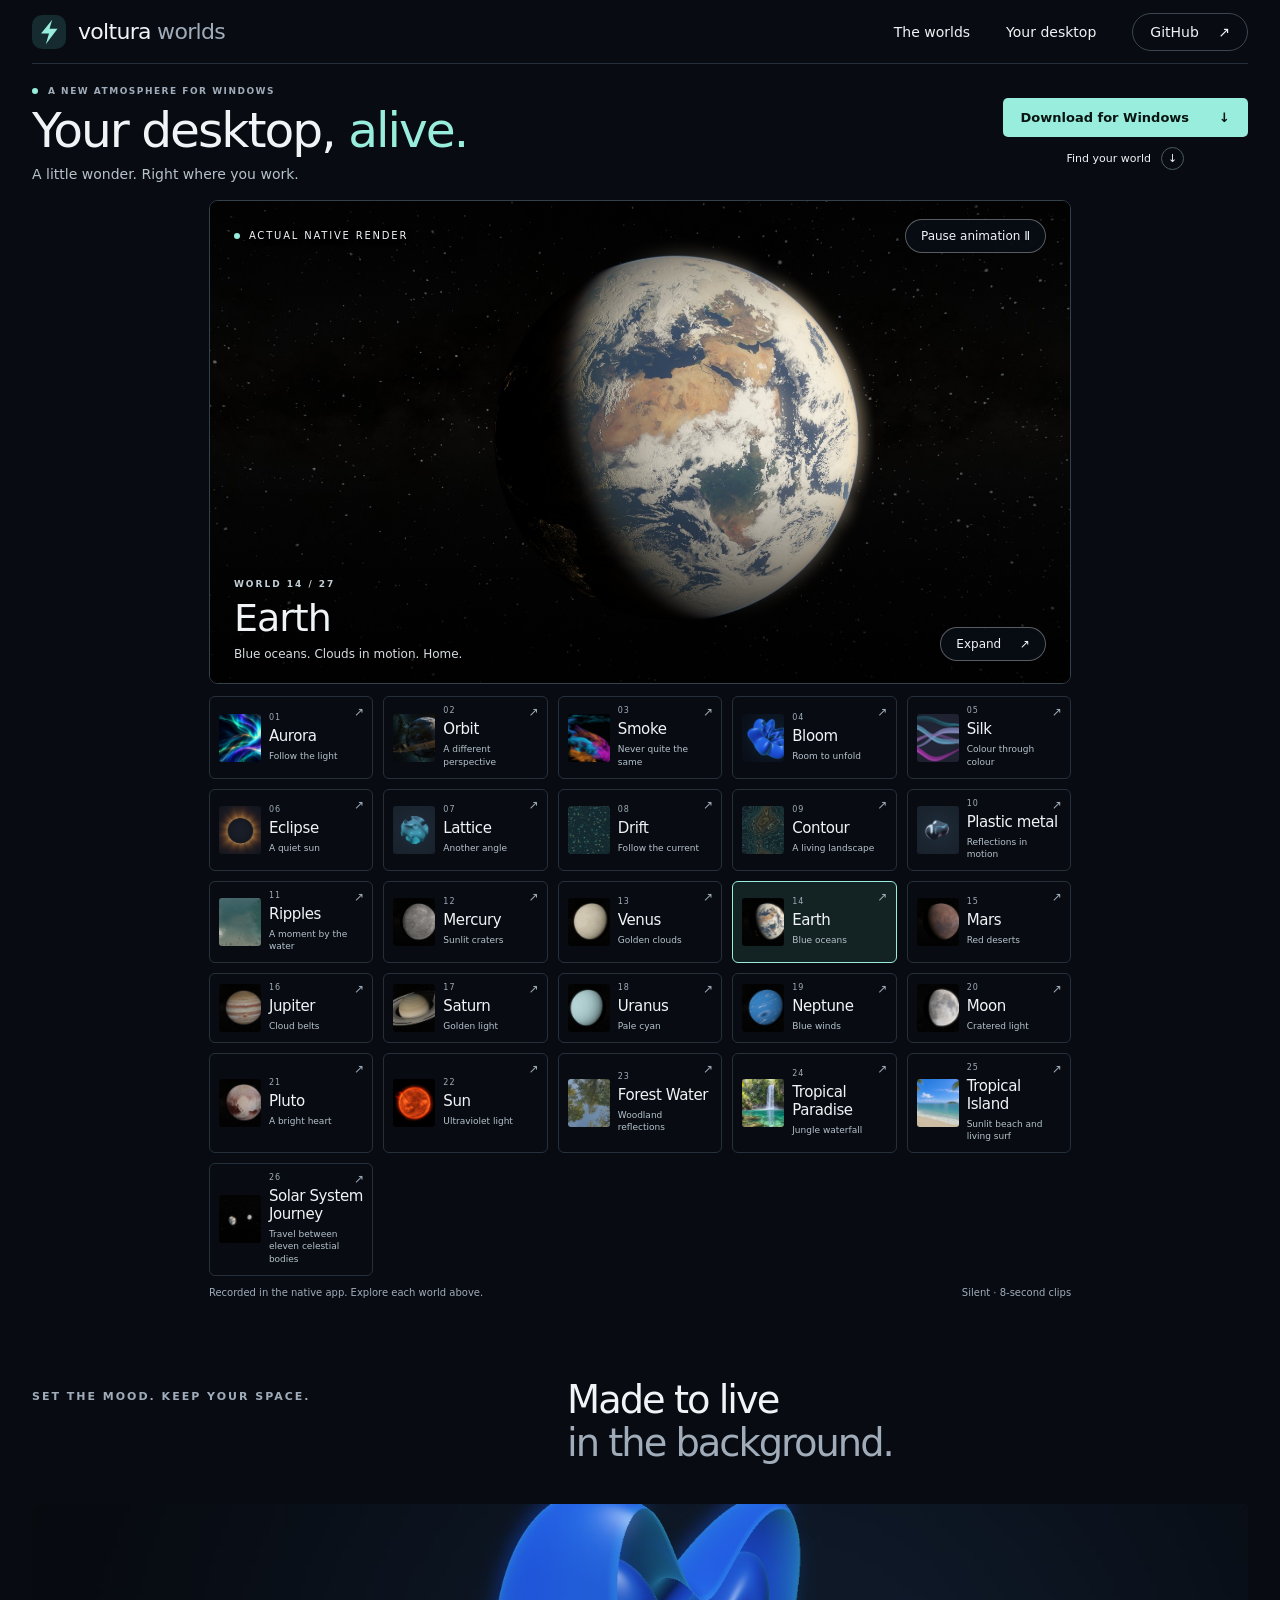
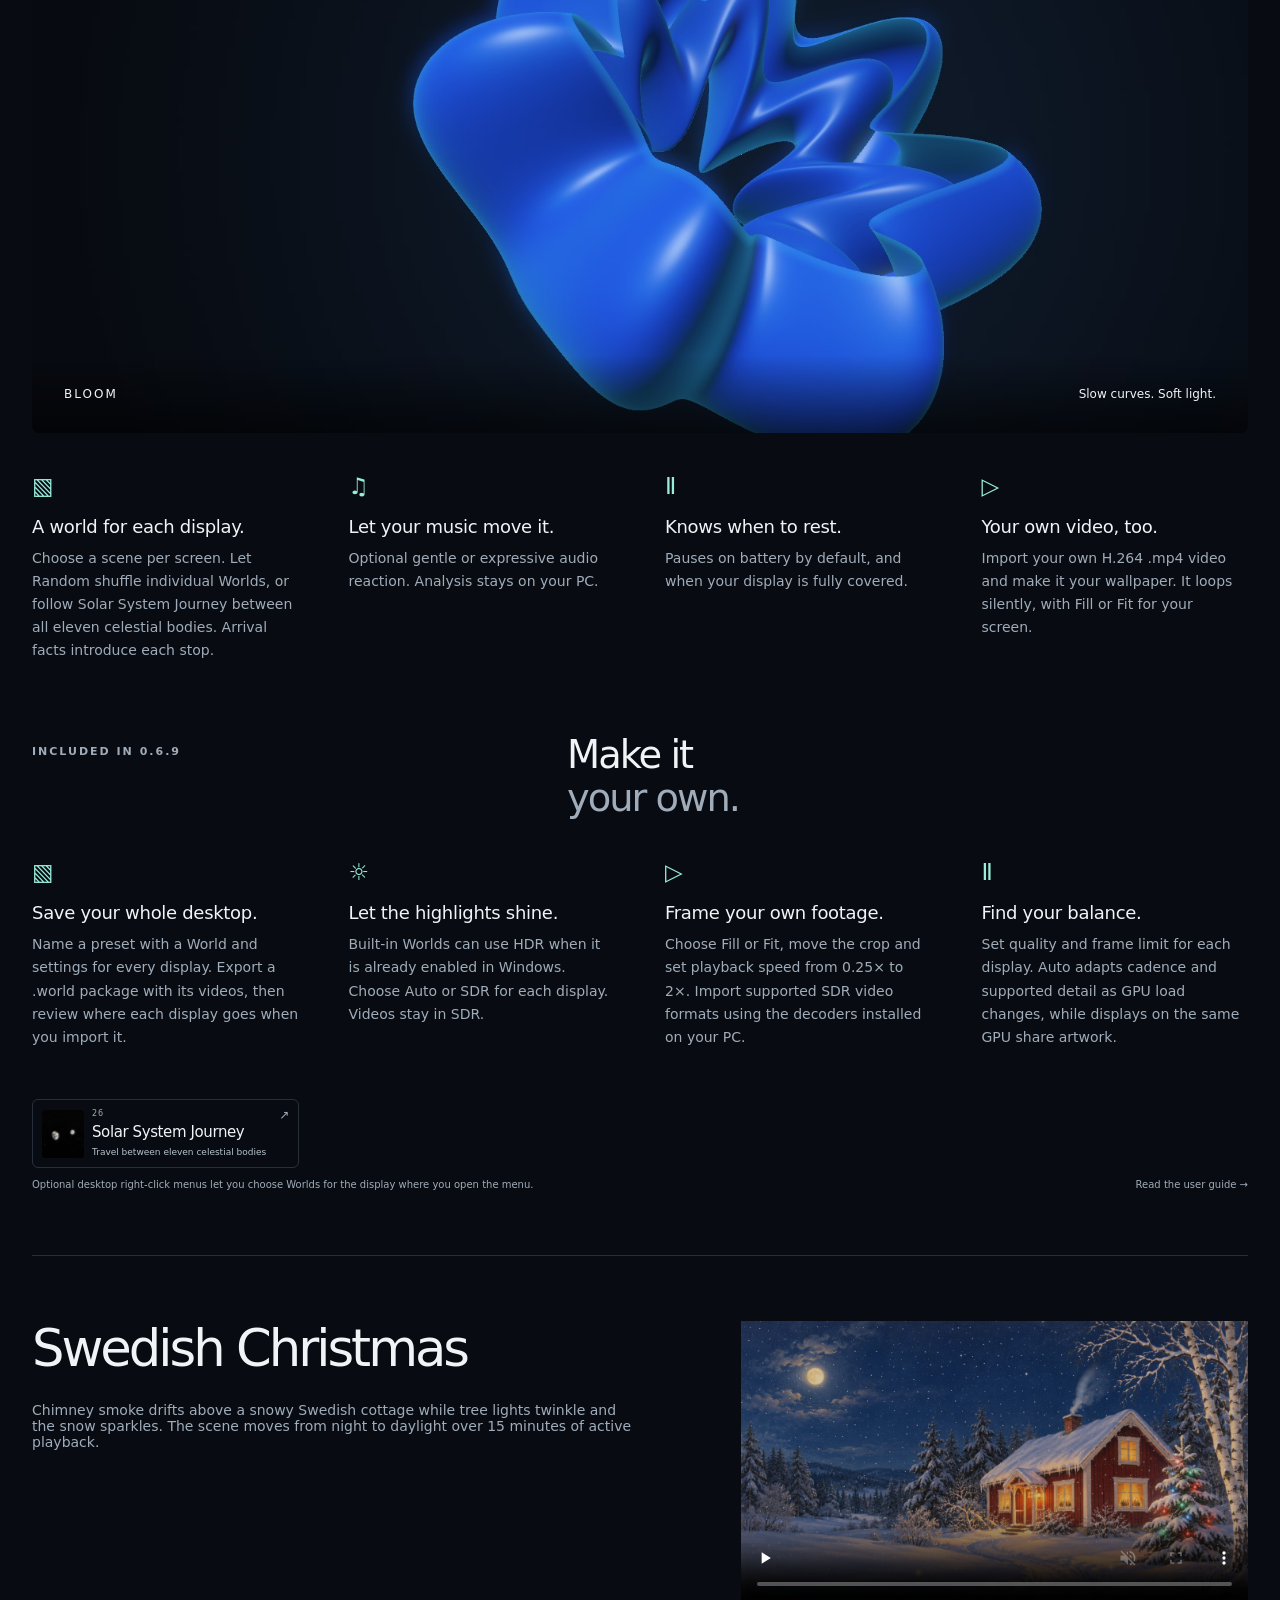
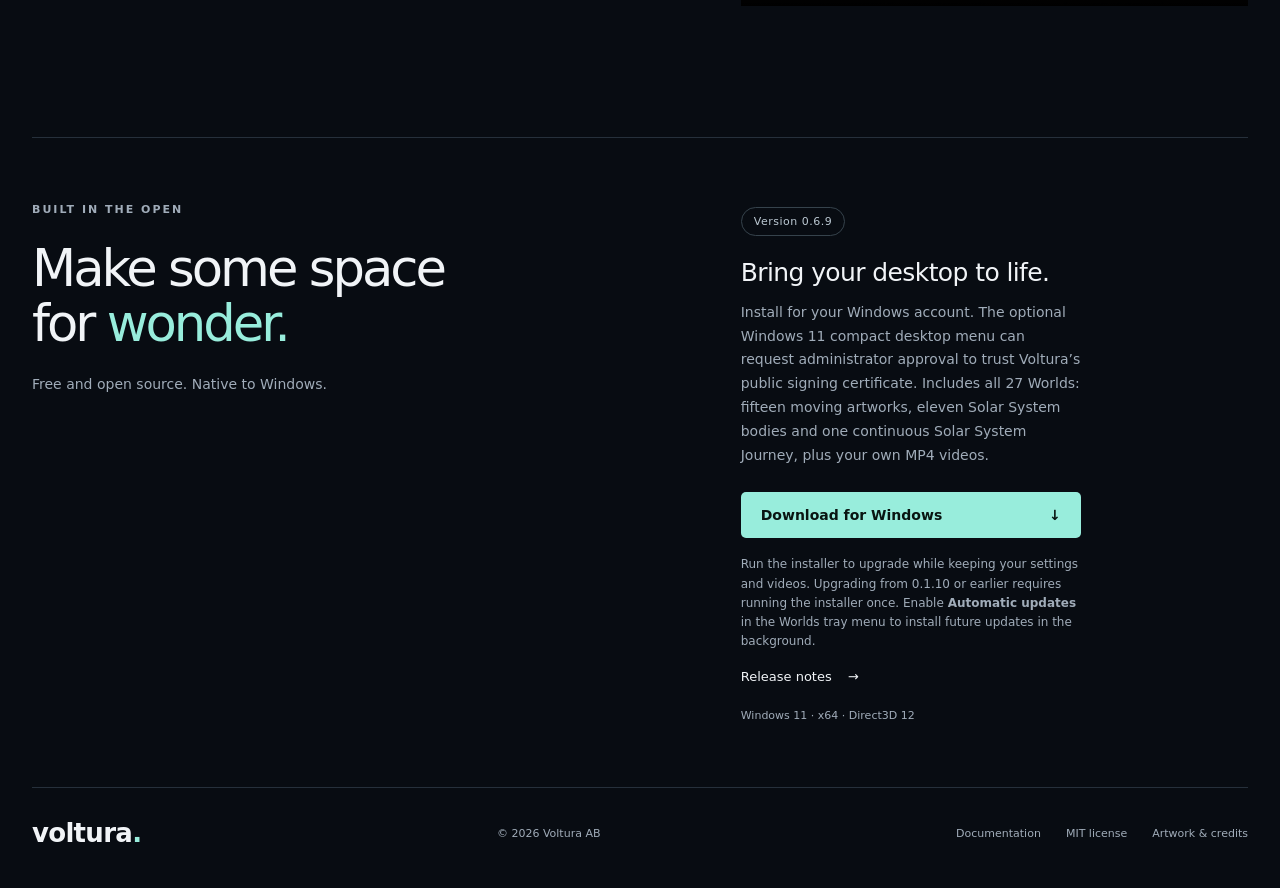
==== commit 74f212af: "Release 0.6.9 with silent startup recovery and automatic updates" ====
--- a/site/index.html
+++ b/site/index.html
@@ -34,7 +34,7 @@
   </header>
   <main id="main">
     <section class="hero wrap" aria-labelledby="hero-title">
-      <div class="hero-intro"><p class="eyebrow"><span class="dot"></span> A new atmosphere for Windows</p><h1 id="hero-title">Your desktop, <em>alive.</em></h1><p class="lead">A little wonder. Right where you work.</p><div class="hero-actions"><a class="button" href="https://github.com/voltura/voltura-worlds/releases/download/v0.6.8/VolturaWorlds-Setup-0.6.8-win-x64.exe">Download for Windows <span aria-hidden="true">↓</span></a><a class="round-link" href="#worlds">Find your world <span aria-hidden="true">↓</span></a></div></div>
+      <div class="hero-intro"><p class="eyebrow"><span class="dot"></span> A new atmosphere for Windows</p><h1 id="hero-title">Your desktop, <em>alive.</em></h1><p class="lead">A little wonder. Right where you work.</p><div class="hero-actions"><a class="button" href="https://github.com/voltura/voltura-worlds/releases/download/v0.6.9/VolturaWorlds-Setup-0.6.9-win-x64.exe">Download for Windows <span aria-hidden="true">↓</span></a><a class="round-link" href="#worlds">Find your world <span aria-hidden="true">↓</span></a></div></div>
       <div class="hero-aside"><span class="small-label">Made for your desktop</span><p>Light that flows.<br>Planets that turn.<br>A moment to get lost in.</p><span class="version-tag">Windows 11 · x64</span></div>
     </section>
     <section class="showcase wrap" id="worlds" aria-label="Explore the 27 worlds">
@@ -80,7 +80,7 @@
       <div class="details"><article><span class="detail-symbol" aria-hidden="true">▧</span><h3>A world for each display.</h3><p>Choose a scene per screen. Let Random shuffle individual Worlds, or follow Solar System Journey between all eleven celestial bodies. Arrival facts introduce each stop.</p></article><article><span class="detail-symbol" aria-hidden="true">♫</span><h3>Let your music move it.</h3><p>Optional gentle or expressive audio reaction. Analysis stays on your PC.</p></article><article><span class="detail-symbol" aria-hidden="true">Ⅱ</span><h3>Knows when to rest.</h3><p>Pauses on battery by default, and when your display is fully covered.</p></article><article><span class="detail-symbol" aria-hidden="true">▷</span><h3>Your own video, too.</h3><p>Import your own H.264 .mp4 video and make it your wallpaper. It loops silently, with Fill or Fit for your screen.</p></article></div>
     </section>
     <section class="desktop-section wrap" id="controls" aria-labelledby="controls-title">
-      <div class="section-heading"><p class="eyebrow">Included in 0.6.8</p><h2 id="controls-title">Make it<br><span>your own.</span></h2></div>
+      <div class="section-heading"><p class="eyebrow">Included in 0.6.9</p><h2 id="controls-title">Make it<br><span>your own.</span></h2></div>
       <div class="details">
         <article><span class="detail-symbol" aria-hidden="true">▧</span><h3>Save your whole desktop.</h3><p>Name a preset with a World and settings for every display. Export a .world package with its videos, then review where each display goes when you import it.</p></article>
         <article><span class="detail-symbol" aria-hidden="true">☼</span><h3>Let the highlights shine.</h3><p>Built-in Worlds can use HDR when it is already enabled in Windows. Choose Auto or SDR for each display. Videos stay in SDR.</p></article>
@@ -97,7 +97,7 @@
         <a href="assets/swedish_christmas.mp4?v=0.6.8">Watch the Swedish Christmas preview</a>
       </video>
     </section>
-    <section id="download" class="closing wrap" aria-labelledby="try-title"><div><p class="eyebrow">Built in the open</p><h2 id="try-title">Make some space<br>for <em>wonder.</em></h2><p>Free and open source. Native to Windows.</p></div><div class="get-worlds"><span class="version-tag">Version 0.6.8</span><h3>Bring your desktop to life.</h3><p>Install for your Windows account. The optional Windows 11 compact desktop menu can request administrator approval to trust Voltura’s public signing certificate. Includes all 27 Worlds: fifteen moving artworks, eleven Solar System bodies and one continuous Solar System Journey, plus your own MP4 videos.</p><a class="button" href="https://github.com/voltura/voltura-worlds/releases/download/v0.6.8/VolturaWorlds-Setup-0.6.8-win-x64.exe">Download for Windows <span aria-hidden="true">↓</span></a><p class="update-note">Run the installer to upgrade while keeping your settings and videos. Upgrading from 0.1.10 or earlier requires running the installer once. Enable <strong>Automatic updates</strong> in the Worlds tray menu for future releases.</p><a class="release-link" href="https://github.com/voltura/voltura-worlds/releases">Release notes <span aria-hidden="true">→</span></a><span class="requirements">Windows 11 · x64 · Direct3D 12</span></div></section>
+    <section id="download" class="closing wrap" aria-labelledby="try-title"><div><p class="eyebrow">Built in the open</p><h2 id="try-title">Make some space<br>for <em>wonder.</em></h2><p>Free and open source. Native to Windows.</p></div><div class="get-worlds"><span class="version-tag">Version 0.6.9</span><h3>Bring your desktop to life.</h3><p>Install for your Windows account. The optional Windows 11 compact desktop menu can request administrator approval to trust Voltura’s public signing certificate. Includes all 27 Worlds: fifteen moving artworks, eleven Solar System bodies and one continuous Solar System Journey, plus your own MP4 videos.</p><a class="button" href="https://github.com/voltura/voltura-worlds/releases/download/v0.6.9/VolturaWorlds-Setup-0.6.9-win-x64.exe">Download for Windows <span aria-hidden="true">↓</span></a><p class="update-note">Run the installer to upgrade while keeping your settings and videos. Upgrading from 0.1.10 or earlier requires running the installer once. Enable <strong>Automatic updates</strong> in the Worlds tray menu to install future updates in the background.</p><a class="release-link" href="https://github.com/voltura/voltura-worlds/releases">Release notes <span aria-hidden="true">→</span></a><span class="requirements">Windows 11 · x64 · Direct3D 12</span></div></section>
   </main>
   <footer class="wrap"><a class="brand" href="https://voltura.se/">voltura<span class="footer-dot">.</span></a><span>© 2026 Voltura AB</span><div><a href="https://github.com/voltura/voltura-worlds/blob/main/docs/README.md">Documentation</a><a href="https://github.com/voltura/voltura-worlds/blob/main/LICENSE">MIT license</a><a href="https://github.com/voltura/voltura-worlds/blob/main/THIRD-PARTY-NOTICES.md">Artwork &amp; credits</a></div></footer>
   <script src="script.js?v=0.6.5"></script>
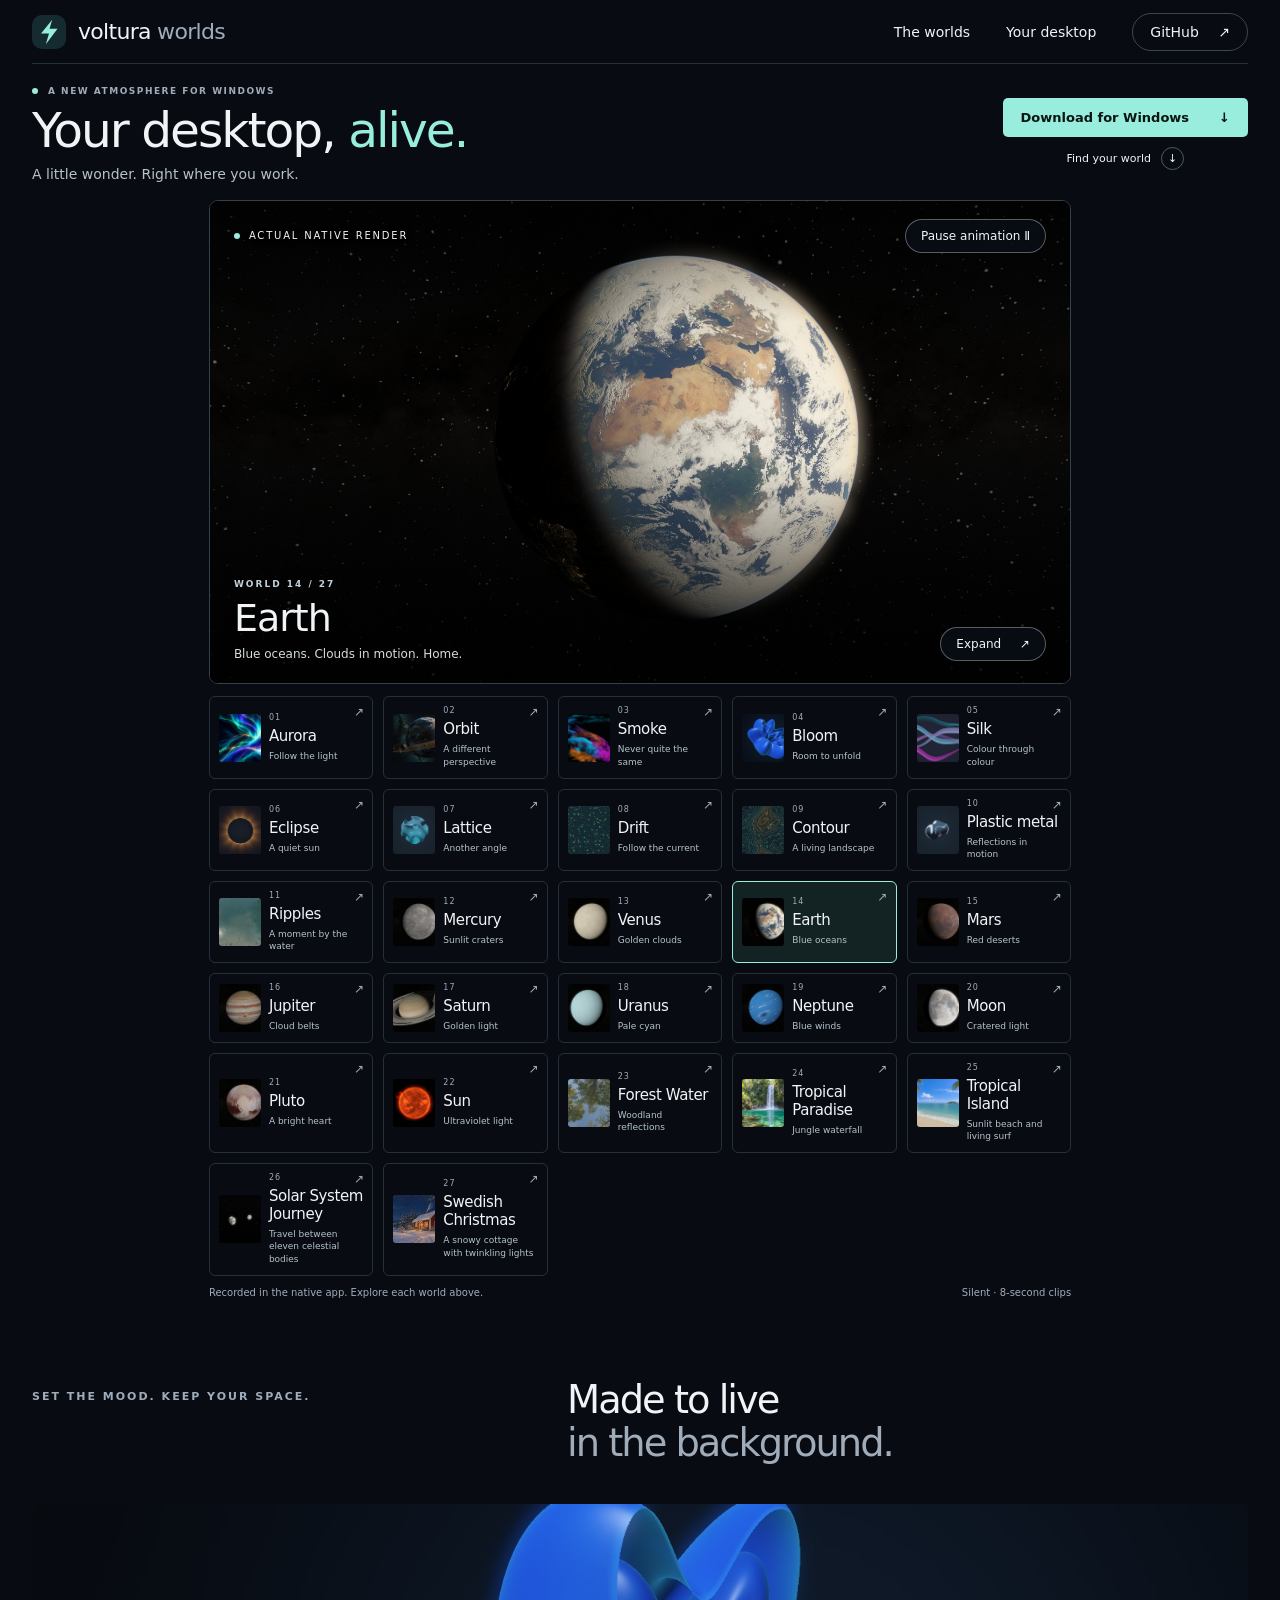
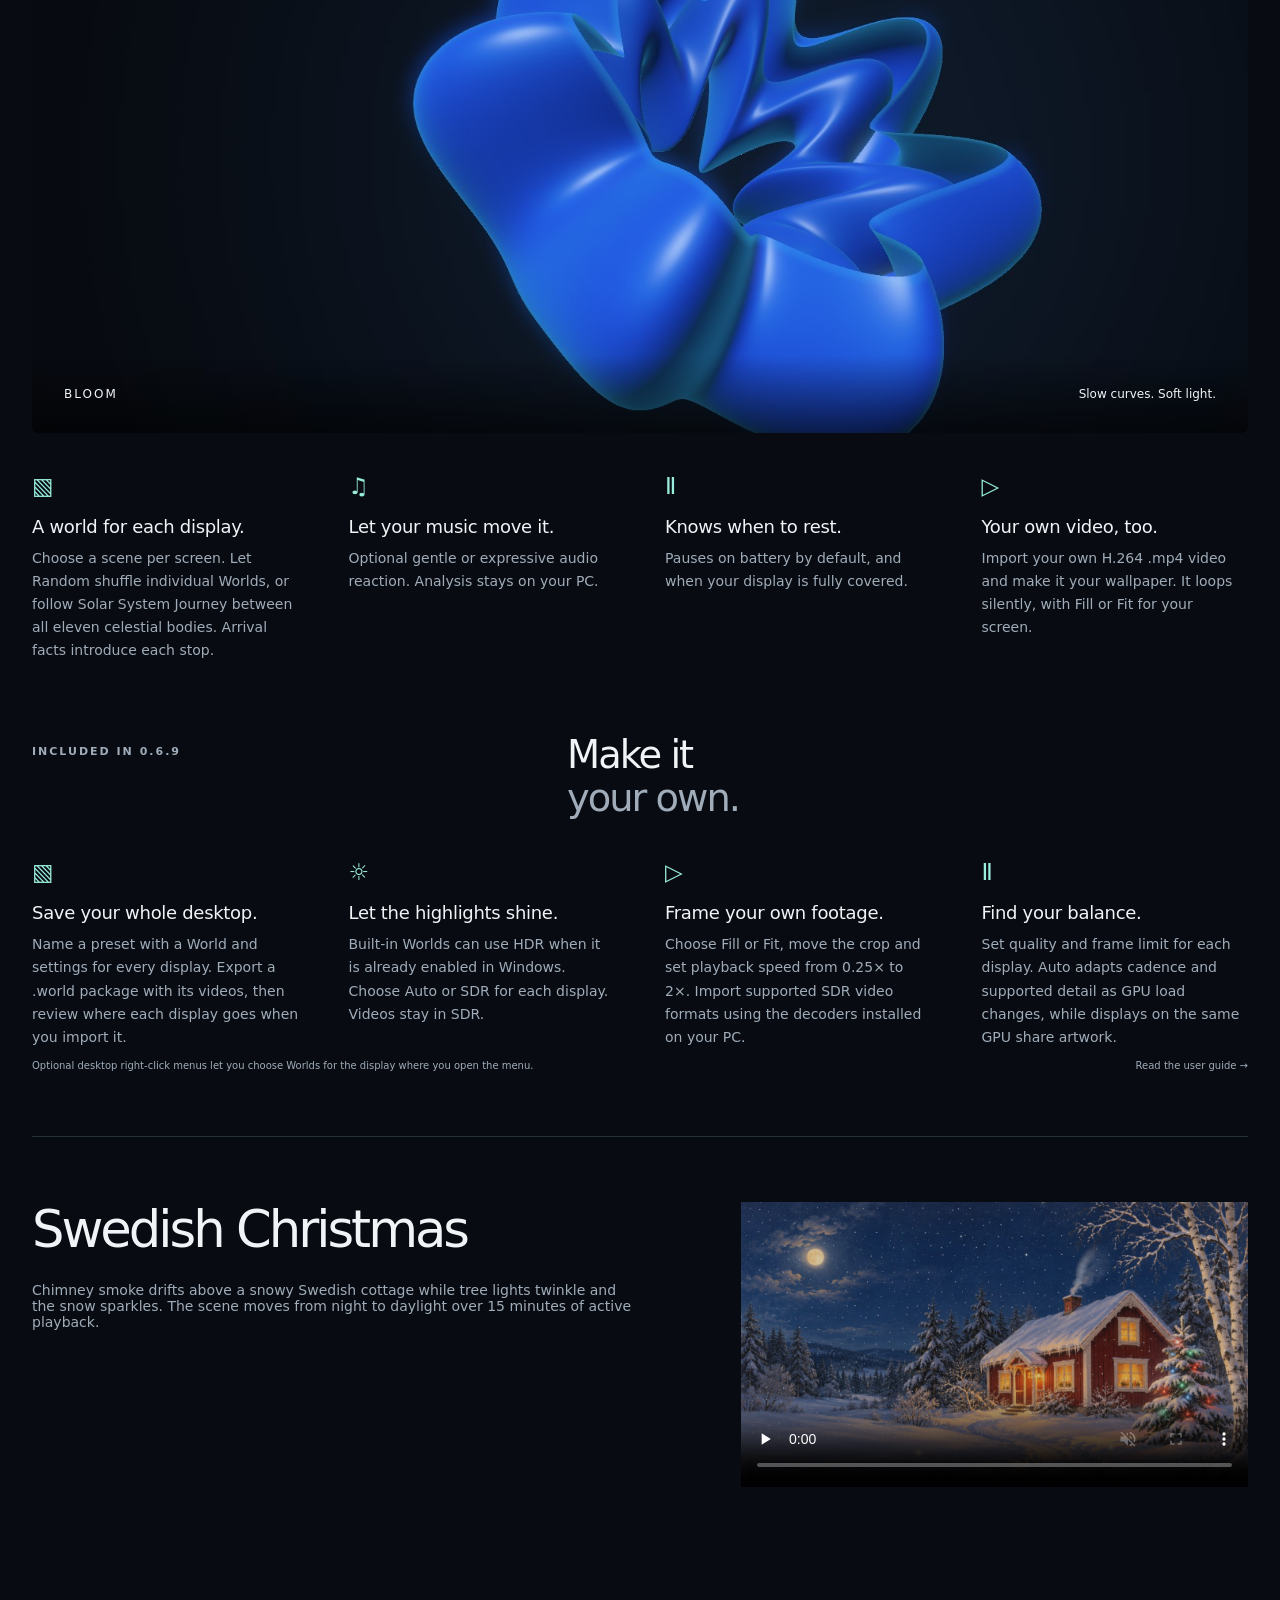
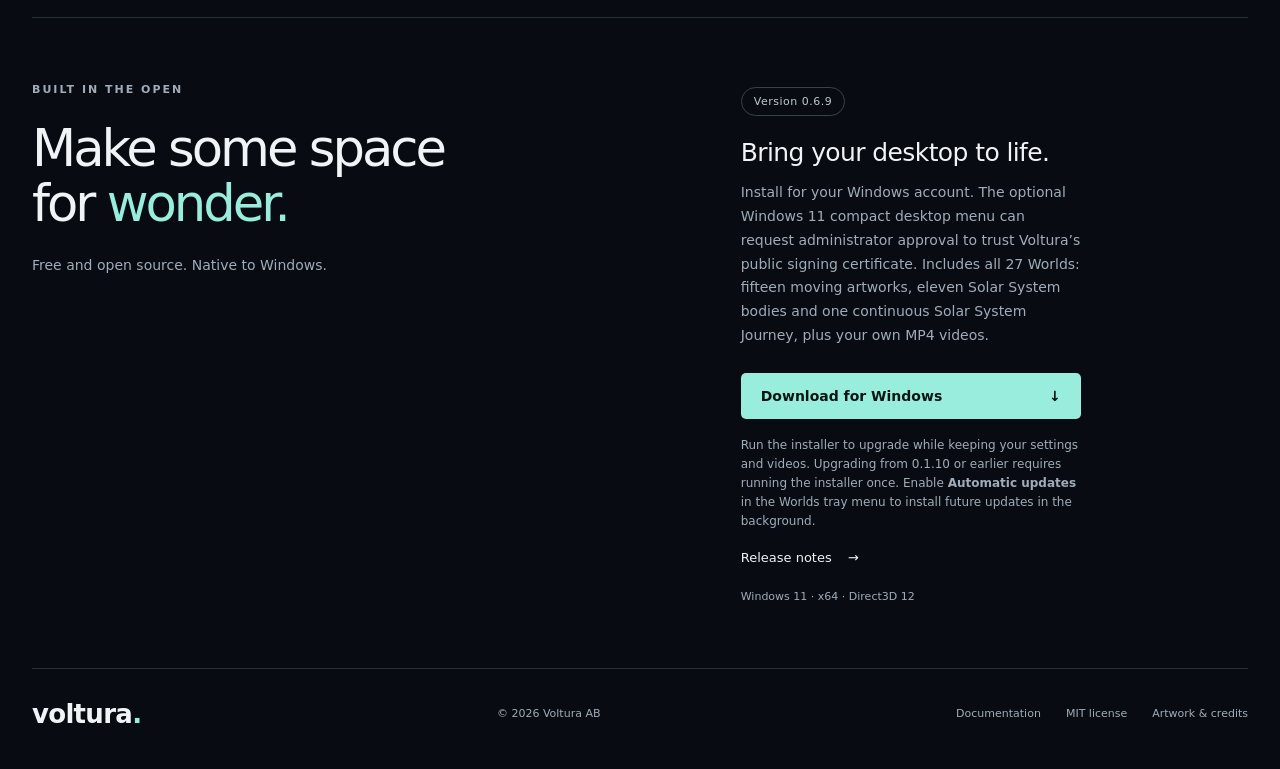
==== commit e73a3e04: "Add Swedish Christmas to the Worlds gallery" ====
--- a/site/index.html
+++ b/site/index.html
@@ -70,9 +70,10 @@
         <button type="button" class="scene" data-world="tropical_paradise" aria-pressed="false"><img src="assets/tropical_paradise.jpg?v=0.5.0" alt="" width="160" height="90" loading="lazy"><span><span class="scene-index">24</span><strong>Tropical Paradise</strong><small>Jungle waterfall</small></span><span class="scene-arrow" aria-hidden="true">↗</span></button>
         <button type="button" class="scene" data-world="tropical_island" aria-pressed="false"><img src="assets/tropical_island.jpg?v=0.5.0" alt="" width="160" height="90" loading="lazy"><span><span class="scene-index">25</span><strong>Tropical Island</strong><small>Sunlit beach and living surf</small></span><span class="scene-arrow" aria-hidden="true">↗</span></button>
         <button type="button" class="scene" data-world="solar_system_journey" aria-pressed="false"><img src="assets/solar_system_journey.jpg?v=0.6.5" alt="" width="160" height="90" loading="lazy"><span><span class="scene-index">26</span><strong>Solar System Journey</strong><small>Travel between eleven celestial bodies</small></span><span class="scene-arrow" aria-hidden="true">↗</span></button>
+        <button type="button" class="scene" data-world="swedish_christmas" aria-pressed="false"><img src="assets/swedish_christmas.jpg?v=0.6.8" alt="" width="160" height="90" loading="lazy"><span><span class="scene-index">27</span><strong>Swedish Christmas</strong><small>A snowy cottage with twinkling lights</small></span><span class="scene-arrow" aria-hidden="true">↗</span></button>
       </div>
       <p class="capture-note">Recorded in the native app. Explore each world above. <span>Silent · 8-second clips</span></p>
-      <noscript><p>JavaScript enables the scene switcher. Watch the recordings directly: <a href="assets/aurora.mp4?v=0.1.10">Aurora</a> · <a href="assets/orbit.mp4?v=0.1.10">Orbit</a> · <a href="assets/smoke.mp4?v=0.1.10">Smoke</a> · <a href="assets/bloom.mp4?v=0.1.10">Bloom</a> · <a href="assets/silk.mp4?v=0.1.10">Silk</a> · <a href="assets/eclipse.mp4?v=0.1.10">Eclipse</a> · <a href="assets/lattice.mp4?v=0.1.10">Lattice</a> · <a href="assets/drift.mp4?v=0.1.10">Drift</a> · <a href="assets/contour.mp4?v=0.1.10">Contour</a> · <a href="assets/plastic_metal.mp4?v=0.1.10">Plastic metal</a> · <a href="assets/ripples.mp4?v=0.1.10">Ripples</a> · <a href="assets/mercury.mp4?v=0.1.10">Mercury</a> · <a href="assets/venus.mp4?v=0.1.10">Venus</a> · <a href="assets/earth.mp4?v=0.1.10">Earth</a> · <a href="assets/mars.mp4?v=0.1.10">Mars</a> · <a href="assets/jupiter.mp4?v=0.1.10">Jupiter</a> · <a href="assets/saturn.mp4?v=0.1.10">Saturn</a> · <a href="assets/uranus.mp4?v=0.1.10">Uranus</a> · <a href="assets/neptune.mp4?v=0.1.10">Neptune</a> · <a href="assets/moon.mp4?v=0.1.10">Moon</a> · <a href="assets/pluto.mp4?v=0.1.10">Pluto</a> · <a href="assets/sun.mp4?v=0.1.10">Sun</a> · <a href="assets/forest_water.mp4?v=0.5.0">Forest Water</a> · <a href="assets/tropical_paradise.mp4?v=0.5.0">Tropical Paradise</a> · <a href="assets/tropical_island.mp4?v=0.5.0">Tropical Island</a> · <a href="assets/solar_system_journey.mp4?v=0.6.5">Solar System Journey</a>.</p></noscript>
+      <noscript><p>JavaScript enables the scene switcher. Watch the recordings directly: <a href="assets/aurora.mp4?v=0.1.10">Aurora</a> · <a href="assets/orbit.mp4?v=0.1.10">Orbit</a> · <a href="assets/smoke.mp4?v=0.1.10">Smoke</a> · <a href="assets/bloom.mp4?v=0.1.10">Bloom</a> · <a href="assets/silk.mp4?v=0.1.10">Silk</a> · <a href="assets/eclipse.mp4?v=0.1.10">Eclipse</a> · <a href="assets/lattice.mp4?v=0.1.10">Lattice</a> · <a href="assets/drift.mp4?v=0.1.10">Drift</a> · <a href="assets/contour.mp4?v=0.1.10">Contour</a> · <a href="assets/plastic_metal.mp4?v=0.1.10">Plastic metal</a> · <a href="assets/ripples.mp4?v=0.1.10">Ripples</a> · <a href="assets/mercury.mp4?v=0.1.10">Mercury</a> · <a href="assets/venus.mp4?v=0.1.10">Venus</a> · <a href="assets/earth.mp4?v=0.1.10">Earth</a> · <a href="assets/mars.mp4?v=0.1.10">Mars</a> · <a href="assets/jupiter.mp4?v=0.1.10">Jupiter</a> · <a href="assets/saturn.mp4?v=0.1.10">Saturn</a> · <a href="assets/uranus.mp4?v=0.1.10">Uranus</a> · <a href="assets/neptune.mp4?v=0.1.10">Neptune</a> · <a href="assets/moon.mp4?v=0.1.10">Moon</a> · <a href="assets/pluto.mp4?v=0.1.10">Pluto</a> · <a href="assets/sun.mp4?v=0.1.10">Sun</a> · <a href="assets/forest_water.mp4?v=0.5.0">Forest Water</a> · <a href="assets/tropical_paradise.mp4?v=0.5.0">Tropical Paradise</a> · <a href="assets/tropical_island.mp4?v=0.5.0">Tropical Island</a> · <a href="assets/solar_system_journey.mp4?v=0.6.5">Solar System Journey</a> · <a href="assets/swedish_christmas.mp4?v=0.6.8">Swedish Christmas</a>.</p></noscript>
     </section>
     <section class="desktop-section wrap" id="your-desktop" aria-labelledby="desktop-title">
       <div class="section-heading"><p class="eyebrow">Set the mood. Keep your space.</p><h2 id="desktop-title">Made to live<br><span>in the background.</span></h2></div>
@@ -86,7 +87,6 @@
         <article><span class="detail-symbol" aria-hidden="true">☼</span><h3>Let the highlights shine.</h3><p>Built-in Worlds can use HDR when it is already enabled in Windows. Choose Auto or SDR for each display. Videos stay in SDR.</p></article>
         <article><span class="detail-symbol" aria-hidden="true">▷</span><h3>Frame your own footage.</h3><p>Choose Fill or Fit, move the crop and set playback speed from 0.25× to 2×. Import supported SDR video formats using the decoders installed on your PC.</p></article>
         <article><span class="detail-symbol" aria-hidden="true">Ⅱ</span><h3>Find your balance.</h3><p>Set quality and frame limit for each display. Auto adapts cadence and supported detail as GPU load changes, while displays on the same GPU share artwork.</p></article>
-        <button type="button" class="scene" data-world="solar_system_journey" aria-pressed="false"><img src="assets/solar_system_journey.jpg?v=0.6.5" alt="" width="160" height="90" loading="lazy"><span><span class="scene-index">26</span><strong>Solar System Journey</strong><small>Travel between eleven celestial bodies</small></span><span class="scene-arrow" aria-hidden="true">↗</span></button>
       </div>
       <p class="capture-note">Optional desktop right-click menus let you choose Worlds for the display where you open the menu. <a href="https://github.com/voltura/voltura-worlds/blob/main/docs/USING.md">Read the user guide →</a></p>
     </section>
@@ -100,6 +100,6 @@
     <section id="download" class="closing wrap" aria-labelledby="try-title"><div><p class="eyebrow">Built in the open</p><h2 id="try-title">Make some space<br>for <em>wonder.</em></h2><p>Free and open source. Native to Windows.</p></div><div class="get-worlds"><span class="version-tag">Version 0.6.9</span><h3>Bring your desktop to life.</h3><p>Install for your Windows account. The optional Windows 11 compact desktop menu can request administrator approval to trust Voltura’s public signing certificate. Includes all 27 Worlds: fifteen moving artworks, eleven Solar System bodies and one continuous Solar System Journey, plus your own MP4 videos.</p><a class="button" href="https://github.com/voltura/voltura-worlds/releases/download/v0.6.9/VolturaWorlds-Setup-0.6.9-win-x64.exe">Download for Windows <span aria-hidden="true">↓</span></a><p class="update-note">Run the installer to upgrade while keeping your settings and videos. Upgrading from 0.1.10 or earlier requires running the installer once. Enable <strong>Automatic updates</strong> in the Worlds tray menu to install future updates in the background.</p><a class="release-link" href="https://github.com/voltura/voltura-worlds/releases">Release notes <span aria-hidden="true">→</span></a><span class="requirements">Windows 11 · x64 · Direct3D 12</span></div></section>
   </main>
   <footer class="wrap"><a class="brand" href="https://voltura.se/">voltura<span class="footer-dot">.</span></a><span>© 2026 Voltura AB</span><div><a href="https://github.com/voltura/voltura-worlds/blob/main/docs/README.md">Documentation</a><a href="https://github.com/voltura/voltura-worlds/blob/main/LICENSE">MIT license</a><a href="https://github.com/voltura/voltura-worlds/blob/main/THIRD-PARTY-NOTICES.md">Artwork &amp; credits</a></div></footer>
-  <script src="script.js?v=0.6.5"></script>
+  <script src="script.js?v=0.6.9"></script>
 </body>
 </html>
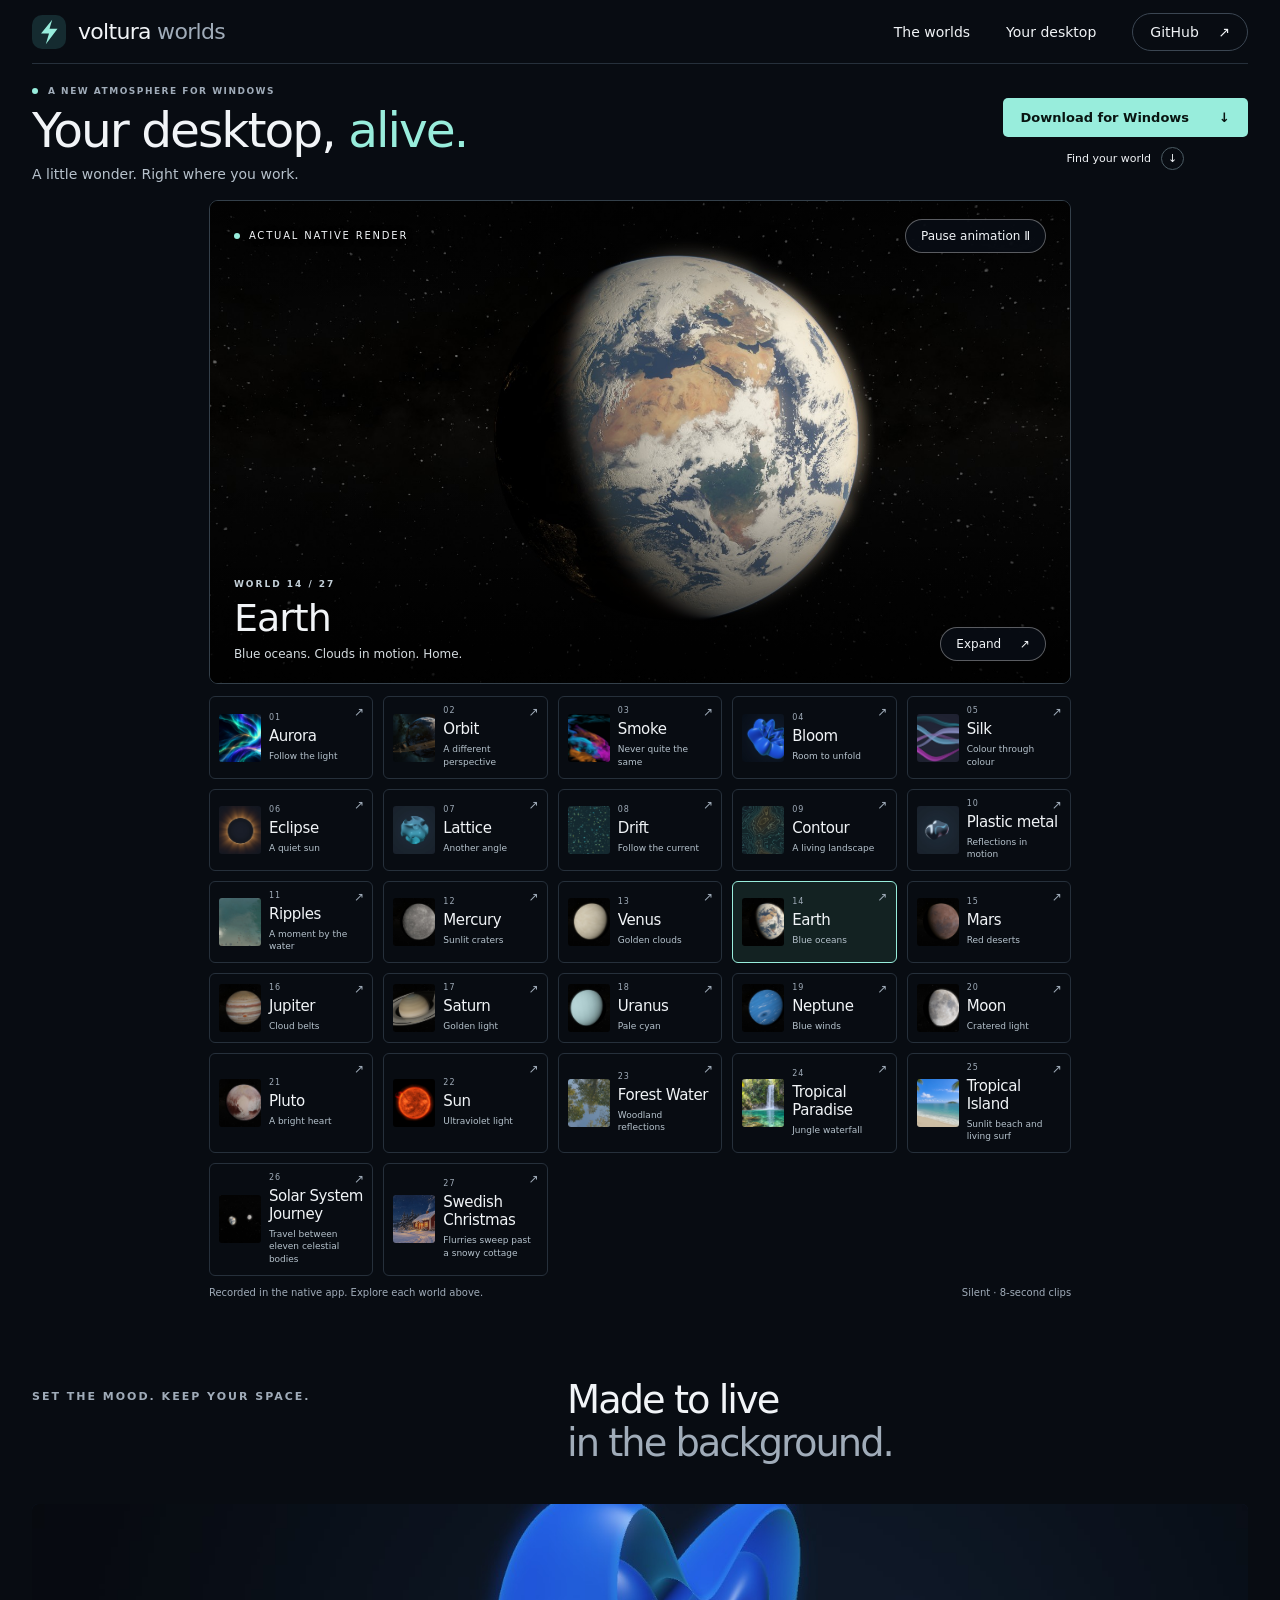
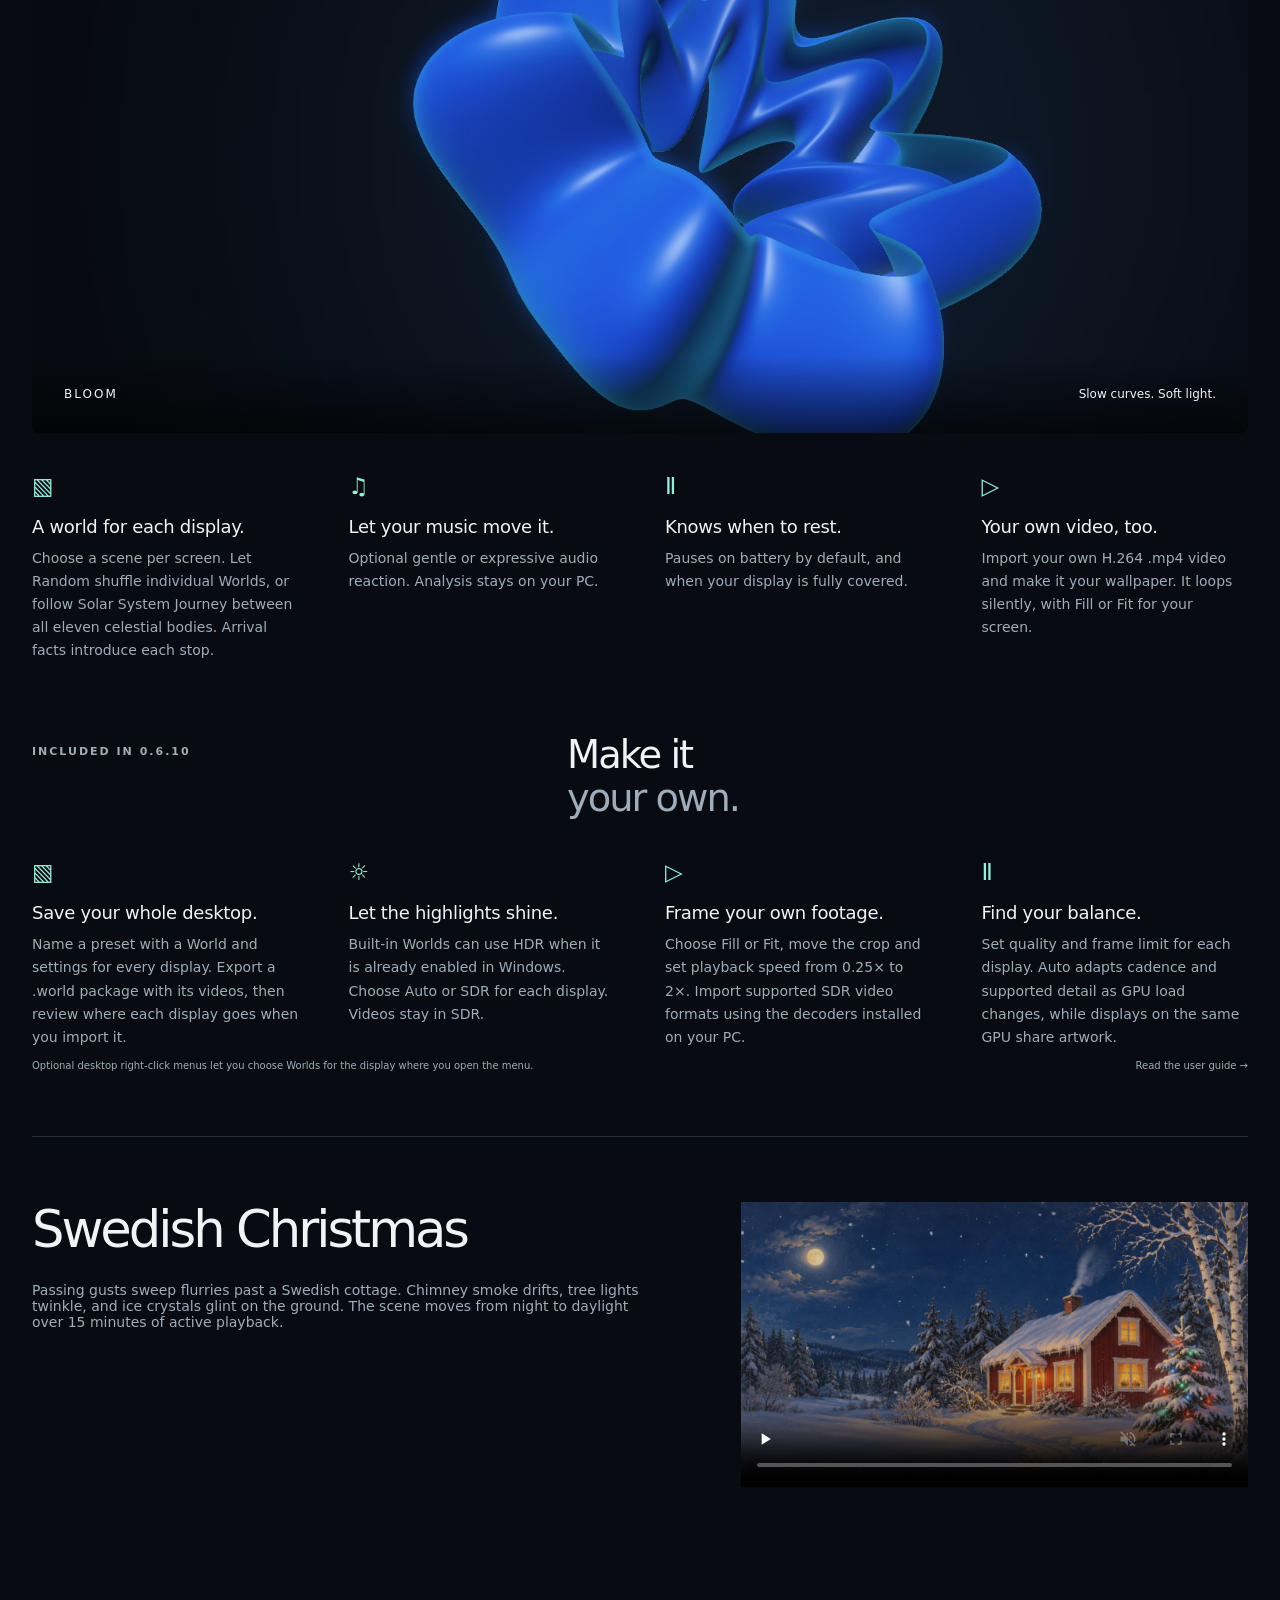
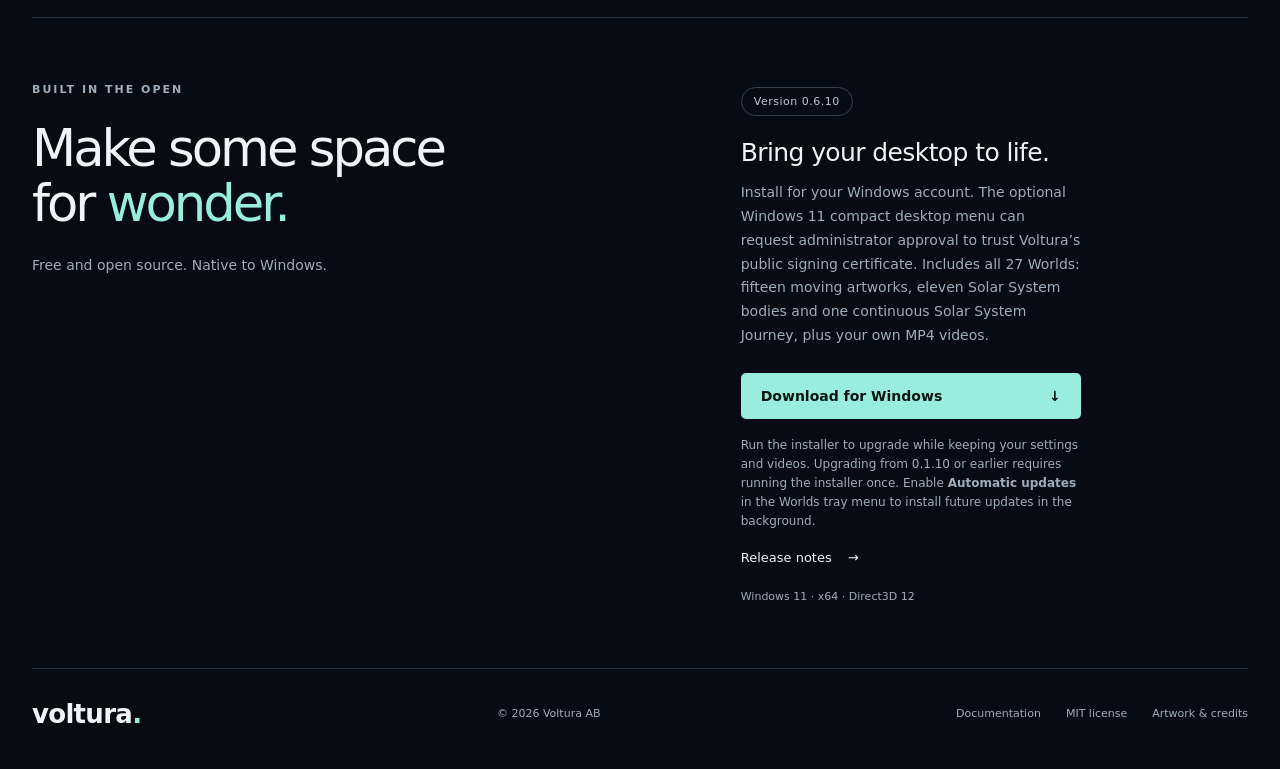
==== commit 852e3e3c: "Release 0.6.10 with wind-driven Swedish Christmas snowfall" ====
--- a/site/index.html
+++ b/site/index.html
@@ -34,7 +34,7 @@
   </header>
   <main id="main">
     <section class="hero wrap" aria-labelledby="hero-title">
-      <div class="hero-intro"><p class="eyebrow"><span class="dot"></span> A new atmosphere for Windows</p><h1 id="hero-title">Your desktop, <em>alive.</em></h1><p class="lead">A little wonder. Right where you work.</p><div class="hero-actions"><a class="button" href="https://github.com/voltura/voltura-worlds/releases/download/v0.6.9/VolturaWorlds-Setup-0.6.9-win-x64.exe">Download for Windows <span aria-hidden="true">↓</span></a><a class="round-link" href="#worlds">Find your world <span aria-hidden="true">↓</span></a></div></div>
+      <div class="hero-intro"><p class="eyebrow"><span class="dot"></span> A new atmosphere for Windows</p><h1 id="hero-title">Your desktop, <em>alive.</em></h1><p class="lead">A little wonder. Right where you work.</p><div class="hero-actions"><a class="button" href="https://github.com/voltura/voltura-worlds/releases/download/v0.6.10/VolturaWorlds-Setup-0.6.10-win-x64.exe">Download for Windows <span aria-hidden="true">↓</span></a><a class="round-link" href="#worlds">Find your world <span aria-hidden="true">↓</span></a></div></div>
       <div class="hero-aside"><span class="small-label">Made for your desktop</span><p>Light that flows.<br>Planets that turn.<br>A moment to get lost in.</p><span class="version-tag">Windows 11 · x64</span></div>
     </section>
     <section class="showcase wrap" id="worlds" aria-label="Explore the 27 worlds">
@@ -70,10 +70,10 @@
         <button type="button" class="scene" data-world="tropical_paradise" aria-pressed="false"><img src="assets/tropical_paradise.jpg?v=0.5.0" alt="" width="160" height="90" loading="lazy"><span><span class="scene-index">24</span><strong>Tropical Paradise</strong><small>Jungle waterfall</small></span><span class="scene-arrow" aria-hidden="true">↗</span></button>
         <button type="button" class="scene" data-world="tropical_island" aria-pressed="false"><img src="assets/tropical_island.jpg?v=0.5.0" alt="" width="160" height="90" loading="lazy"><span><span class="scene-index">25</span><strong>Tropical Island</strong><small>Sunlit beach and living surf</small></span><span class="scene-arrow" aria-hidden="true">↗</span></button>
         <button type="button" class="scene" data-world="solar_system_journey" aria-pressed="false"><img src="assets/solar_system_journey.jpg?v=0.6.5" alt="" width="160" height="90" loading="lazy"><span><span class="scene-index">26</span><strong>Solar System Journey</strong><small>Travel between eleven celestial bodies</small></span><span class="scene-arrow" aria-hidden="true">↗</span></button>
-        <button type="button" class="scene" data-world="swedish_christmas" aria-pressed="false"><img src="assets/swedish_christmas.jpg?v=0.6.8" alt="" width="160" height="90" loading="lazy"><span><span class="scene-index">27</span><strong>Swedish Christmas</strong><small>A snowy cottage with twinkling lights</small></span><span class="scene-arrow" aria-hidden="true">↗</span></button>
+        <button type="button" class="scene" data-world="swedish_christmas" aria-pressed="false"><img src="assets/swedish_christmas.jpg?v=0.6.10" alt="" width="160" height="90" loading="lazy"><span><span class="scene-index">27</span><strong>Swedish Christmas</strong><small>Flurries sweep past a snowy cottage</small></span><span class="scene-arrow" aria-hidden="true">↗</span></button>
       </div>
       <p class="capture-note">Recorded in the native app. Explore each world above. <span>Silent · 8-second clips</span></p>
-      <noscript><p>JavaScript enables the scene switcher. Watch the recordings directly: <a href="assets/aurora.mp4?v=0.1.10">Aurora</a> · <a href="assets/orbit.mp4?v=0.1.10">Orbit</a> · <a href="assets/smoke.mp4?v=0.1.10">Smoke</a> · <a href="assets/bloom.mp4?v=0.1.10">Bloom</a> · <a href="assets/silk.mp4?v=0.1.10">Silk</a> · <a href="assets/eclipse.mp4?v=0.1.10">Eclipse</a> · <a href="assets/lattice.mp4?v=0.1.10">Lattice</a> · <a href="assets/drift.mp4?v=0.1.10">Drift</a> · <a href="assets/contour.mp4?v=0.1.10">Contour</a> · <a href="assets/plastic_metal.mp4?v=0.1.10">Plastic metal</a> · <a href="assets/ripples.mp4?v=0.1.10">Ripples</a> · <a href="assets/mercury.mp4?v=0.1.10">Mercury</a> · <a href="assets/venus.mp4?v=0.1.10">Venus</a> · <a href="assets/earth.mp4?v=0.1.10">Earth</a> · <a href="assets/mars.mp4?v=0.1.10">Mars</a> · <a href="assets/jupiter.mp4?v=0.1.10">Jupiter</a> · <a href="assets/saturn.mp4?v=0.1.10">Saturn</a> · <a href="assets/uranus.mp4?v=0.1.10">Uranus</a> · <a href="assets/neptune.mp4?v=0.1.10">Neptune</a> · <a href="assets/moon.mp4?v=0.1.10">Moon</a> · <a href="assets/pluto.mp4?v=0.1.10">Pluto</a> · <a href="assets/sun.mp4?v=0.1.10">Sun</a> · <a href="assets/forest_water.mp4?v=0.5.0">Forest Water</a> · <a href="assets/tropical_paradise.mp4?v=0.5.0">Tropical Paradise</a> · <a href="assets/tropical_island.mp4?v=0.5.0">Tropical Island</a> · <a href="assets/solar_system_journey.mp4?v=0.6.5">Solar System Journey</a> · <a href="assets/swedish_christmas.mp4?v=0.6.8">Swedish Christmas</a>.</p></noscript>
+      <noscript><p>JavaScript enables the scene switcher. Watch the recordings directly: <a href="assets/aurora.mp4?v=0.1.10">Aurora</a> · <a href="assets/orbit.mp4?v=0.1.10">Orbit</a> · <a href="assets/smoke.mp4?v=0.1.10">Smoke</a> · <a href="assets/bloom.mp4?v=0.1.10">Bloom</a> · <a href="assets/silk.mp4?v=0.1.10">Silk</a> · <a href="assets/eclipse.mp4?v=0.1.10">Eclipse</a> · <a href="assets/lattice.mp4?v=0.1.10">Lattice</a> · <a href="assets/drift.mp4?v=0.1.10">Drift</a> · <a href="assets/contour.mp4?v=0.1.10">Contour</a> · <a href="assets/plastic_metal.mp4?v=0.1.10">Plastic metal</a> · <a href="assets/ripples.mp4?v=0.1.10">Ripples</a> · <a href="assets/mercury.mp4?v=0.1.10">Mercury</a> · <a href="assets/venus.mp4?v=0.1.10">Venus</a> · <a href="assets/earth.mp4?v=0.1.10">Earth</a> · <a href="assets/mars.mp4?v=0.1.10">Mars</a> · <a href="assets/jupiter.mp4?v=0.1.10">Jupiter</a> · <a href="assets/saturn.mp4?v=0.1.10">Saturn</a> · <a href="assets/uranus.mp4?v=0.1.10">Uranus</a> · <a href="assets/neptune.mp4?v=0.1.10">Neptune</a> · <a href="assets/moon.mp4?v=0.1.10">Moon</a> · <a href="assets/pluto.mp4?v=0.1.10">Pluto</a> · <a href="assets/sun.mp4?v=0.1.10">Sun</a> · <a href="assets/forest_water.mp4?v=0.5.0">Forest Water</a> · <a href="assets/tropical_paradise.mp4?v=0.5.0">Tropical Paradise</a> · <a href="assets/tropical_island.mp4?v=0.5.0">Tropical Island</a> · <a href="assets/solar_system_journey.mp4?v=0.6.5">Solar System Journey</a> · <a href="assets/swedish_christmas.mp4?v=0.6.10">Swedish Christmas</a>.</p></noscript>
     </section>
     <section class="desktop-section wrap" id="your-desktop" aria-labelledby="desktop-title">
       <div class="section-heading"><p class="eyebrow">Set the mood. Keep your space.</p><h2 id="desktop-title">Made to live<br><span>in the background.</span></h2></div>
@@ -81,7 +81,7 @@
       <div class="details"><article><span class="detail-symbol" aria-hidden="true">▧</span><h3>A world for each display.</h3><p>Choose a scene per screen. Let Random shuffle individual Worlds, or follow Solar System Journey between all eleven celestial bodies. Arrival facts introduce each stop.</p></article><article><span class="detail-symbol" aria-hidden="true">♫</span><h3>Let your music move it.</h3><p>Optional gentle or expressive audio reaction. Analysis stays on your PC.</p></article><article><span class="detail-symbol" aria-hidden="true">Ⅱ</span><h3>Knows when to rest.</h3><p>Pauses on battery by default, and when your display is fully covered.</p></article><article><span class="detail-symbol" aria-hidden="true">▷</span><h3>Your own video, too.</h3><p>Import your own H.264 .mp4 video and make it your wallpaper. It loops silently, with Fill or Fit for your screen.</p></article></div>
     </section>
     <section class="desktop-section wrap" id="controls" aria-labelledby="controls-title">
-      <div class="section-heading"><p class="eyebrow">Included in 0.6.9</p><h2 id="controls-title">Make it<br><span>your own.</span></h2></div>
+      <div class="section-heading"><p class="eyebrow">Included in 0.6.10</p><h2 id="controls-title">Make it<br><span>your own.</span></h2></div>
       <div class="details">
         <article><span class="detail-symbol" aria-hidden="true">▧</span><h3>Save your whole desktop.</h3><p>Name a preset with a World and settings for every display. Export a .world package with its videos, then review where each display goes when you import it.</p></article>
         <article><span class="detail-symbol" aria-hidden="true">☼</span><h3>Let the highlights shine.</h3><p>Built-in Worlds can use HDR when it is already enabled in Windows. Choose Auto or SDR for each display. Videos stay in SDR.</p></article>
@@ -91,15 +91,15 @@
       <p class="capture-note">Optional desktop right-click menus let you choose Worlds for the display where you open the menu. <a href="https://github.com/voltura/voltura-worlds/blob/main/docs/USING.md">Read the user guide →</a></p>
     </section>
     <section class="closing wrap christmas-preview" aria-labelledby="christmas-preview">
-      <div><h2 id="christmas-preview">Swedish Christmas</h2><p>Chimney smoke drifts above a snowy Swedish cottage while tree lights twinkle and the snow sparkles. The scene moves from night to daylight over 15 minutes of active playback.</p></div>
-      <video controls muted playsinline preload="none" poster="assets/swedish_christmas.jpg?v=0.6.8" width="640" height="360" style="display:block;max-width:100%;height:auto">
-        <source src="assets/swedish_christmas.mp4?v=0.6.8" type="video/mp4">
-        <a href="assets/swedish_christmas.mp4?v=0.6.8">Watch the Swedish Christmas preview</a>
+      <div><h2 id="christmas-preview">Swedish Christmas</h2><p>Passing gusts sweep flurries past a Swedish cottage. Chimney smoke drifts, tree lights twinkle, and ice crystals glint on the ground. The scene moves from night to daylight over 15 minutes of active playback.</p></div>
+      <video controls muted playsinline preload="none" poster="assets/swedish_christmas.jpg?v=0.6.10" width="640" height="360" style="display:block;max-width:100%;height:auto">
+        <source src="assets/swedish_christmas.mp4?v=0.6.10" type="video/mp4">
+        <a href="assets/swedish_christmas.mp4?v=0.6.10">Watch the Swedish Christmas preview</a>
       </video>
     </section>
-    <section id="download" class="closing wrap" aria-labelledby="try-title"><div><p class="eyebrow">Built in the open</p><h2 id="try-title">Make some space<br>for <em>wonder.</em></h2><p>Free and open source. Native to Windows.</p></div><div class="get-worlds"><span class="version-tag">Version 0.6.9</span><h3>Bring your desktop to life.</h3><p>Install for your Windows account. The optional Windows 11 compact desktop menu can request administrator approval to trust Voltura’s public signing certificate. Includes all 27 Worlds: fifteen moving artworks, eleven Solar System bodies and one continuous Solar System Journey, plus your own MP4 videos.</p><a class="button" href="https://github.com/voltura/voltura-worlds/releases/download/v0.6.9/VolturaWorlds-Setup-0.6.9-win-x64.exe">Download for Windows <span aria-hidden="true">↓</span></a><p class="update-note">Run the installer to upgrade while keeping your settings and videos. Upgrading from 0.1.10 or earlier requires running the installer once. Enable <strong>Automatic updates</strong> in the Worlds tray menu to install future updates in the background.</p><a class="release-link" href="https://github.com/voltura/voltura-worlds/releases">Release notes <span aria-hidden="true">→</span></a><span class="requirements">Windows 11 · x64 · Direct3D 12</span></div></section>
+    <section id="download" class="closing wrap" aria-labelledby="try-title"><div><p class="eyebrow">Built in the open</p><h2 id="try-title">Make some space<br>for <em>wonder.</em></h2><p>Free and open source. Native to Windows.</p></div><div class="get-worlds"><span class="version-tag">Version 0.6.10</span><h3>Bring your desktop to life.</h3><p>Install for your Windows account. The optional Windows 11 compact desktop menu can request administrator approval to trust Voltura’s public signing certificate. Includes all 27 Worlds: fifteen moving artworks, eleven Solar System bodies and one continuous Solar System Journey, plus your own MP4 videos.</p><a class="button" href="https://github.com/voltura/voltura-worlds/releases/download/v0.6.10/VolturaWorlds-Setup-0.6.10-win-x64.exe">Download for Windows <span aria-hidden="true">↓</span></a><p class="update-note">Run the installer to upgrade while keeping your settings and videos. Upgrading from 0.1.10 or earlier requires running the installer once. Enable <strong>Automatic updates</strong> in the Worlds tray menu to install future updates in the background.</p><a class="release-link" href="https://github.com/voltura/voltura-worlds/releases">Release notes <span aria-hidden="true">→</span></a><span class="requirements">Windows 11 · x64 · Direct3D 12</span></div></section>
   </main>
   <footer class="wrap"><a class="brand" href="https://voltura.se/">voltura<span class="footer-dot">.</span></a><span>© 2026 Voltura AB</span><div><a href="https://github.com/voltura/voltura-worlds/blob/main/docs/README.md">Documentation</a><a href="https://github.com/voltura/voltura-worlds/blob/main/LICENSE">MIT license</a><a href="https://github.com/voltura/voltura-worlds/blob/main/THIRD-PARTY-NOTICES.md">Artwork &amp; credits</a></div></footer>
-  <script src="script.js?v=0.6.9"></script>
+  <script src="script.js?v=0.6.10"></script>
 </body>
 </html>
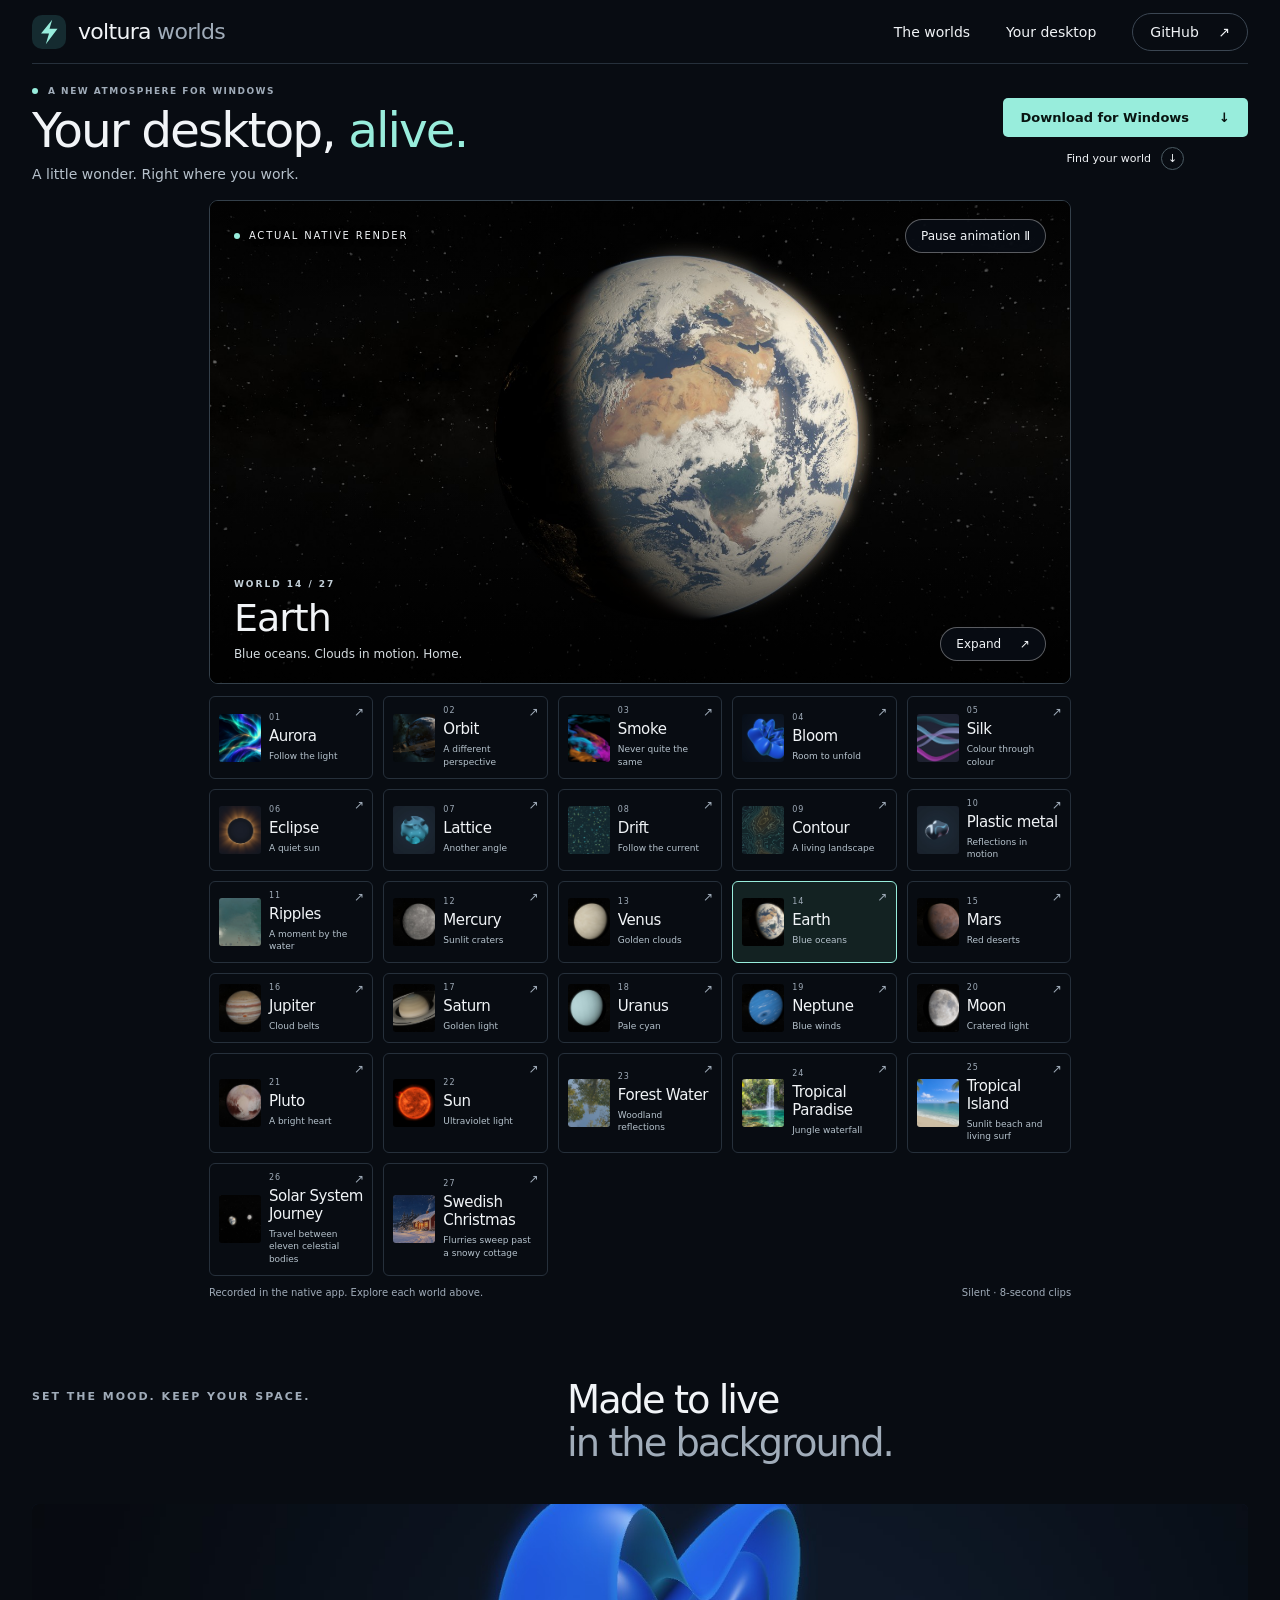
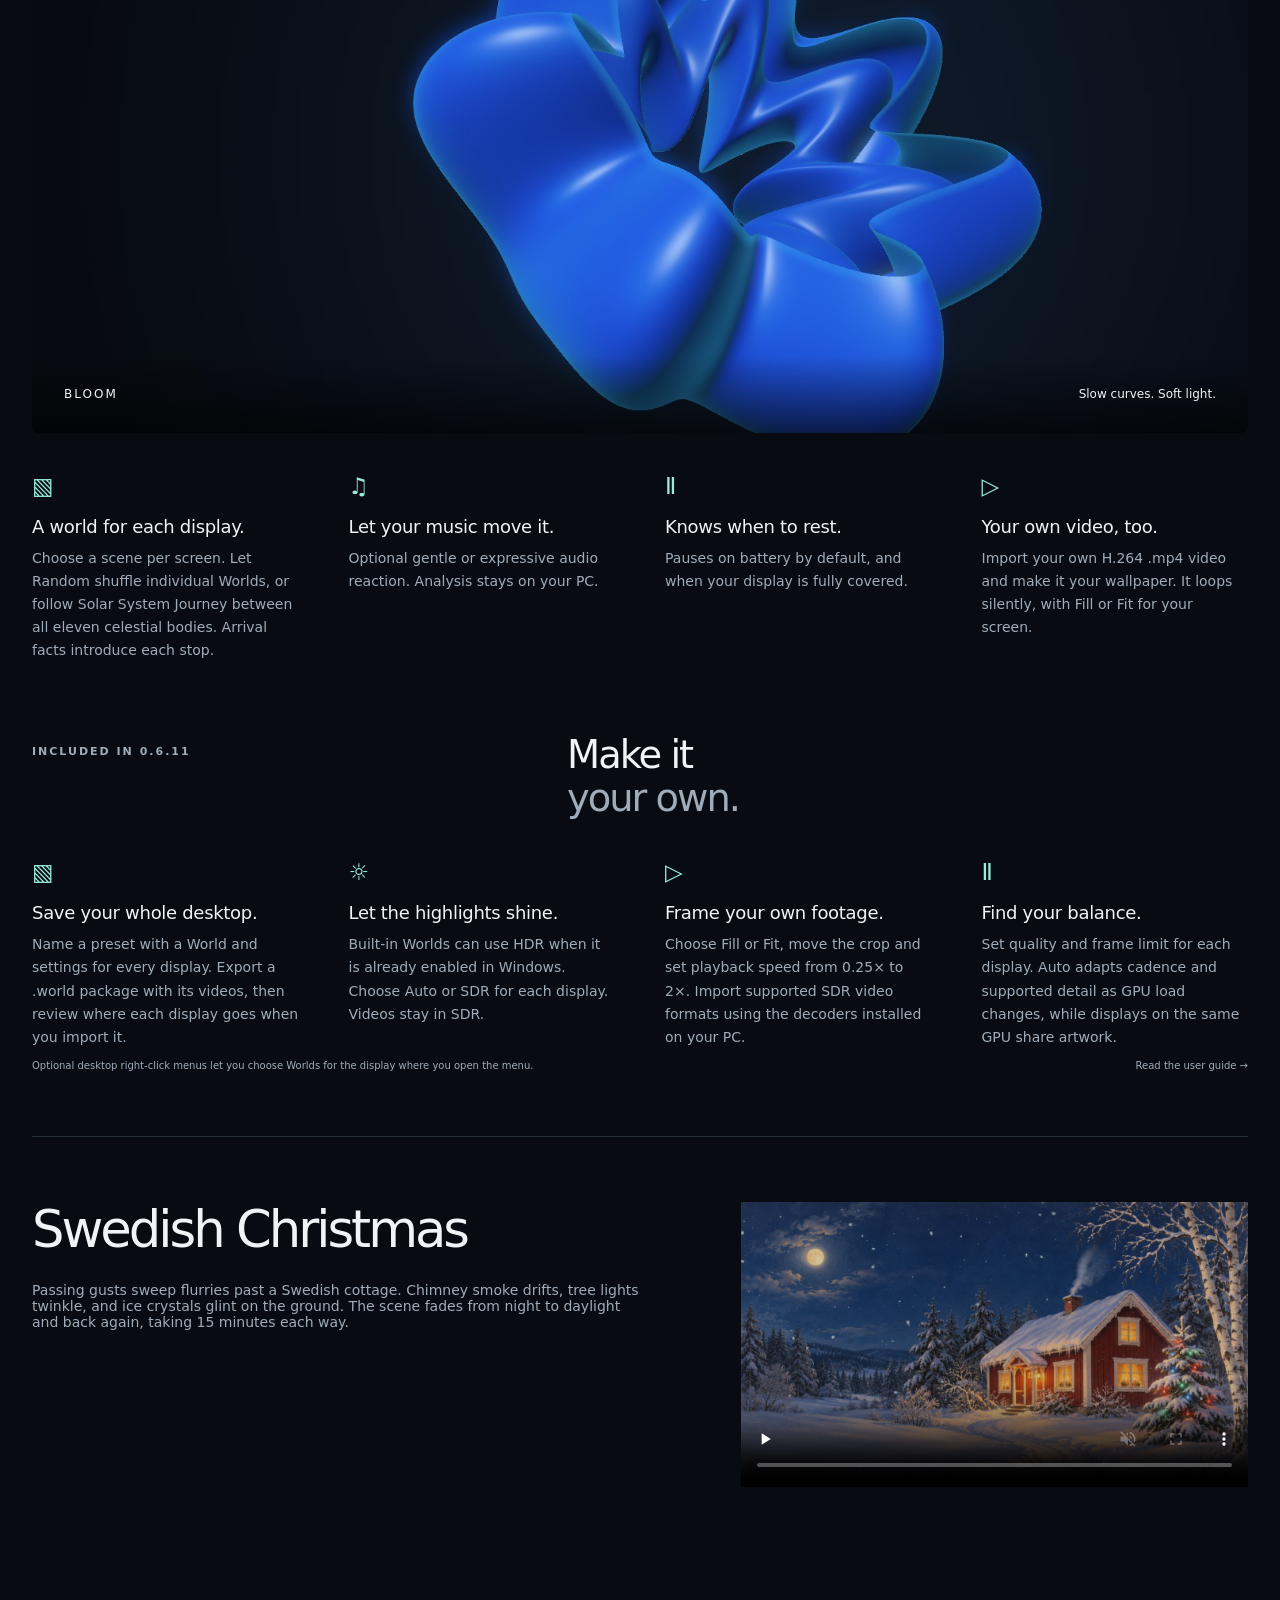
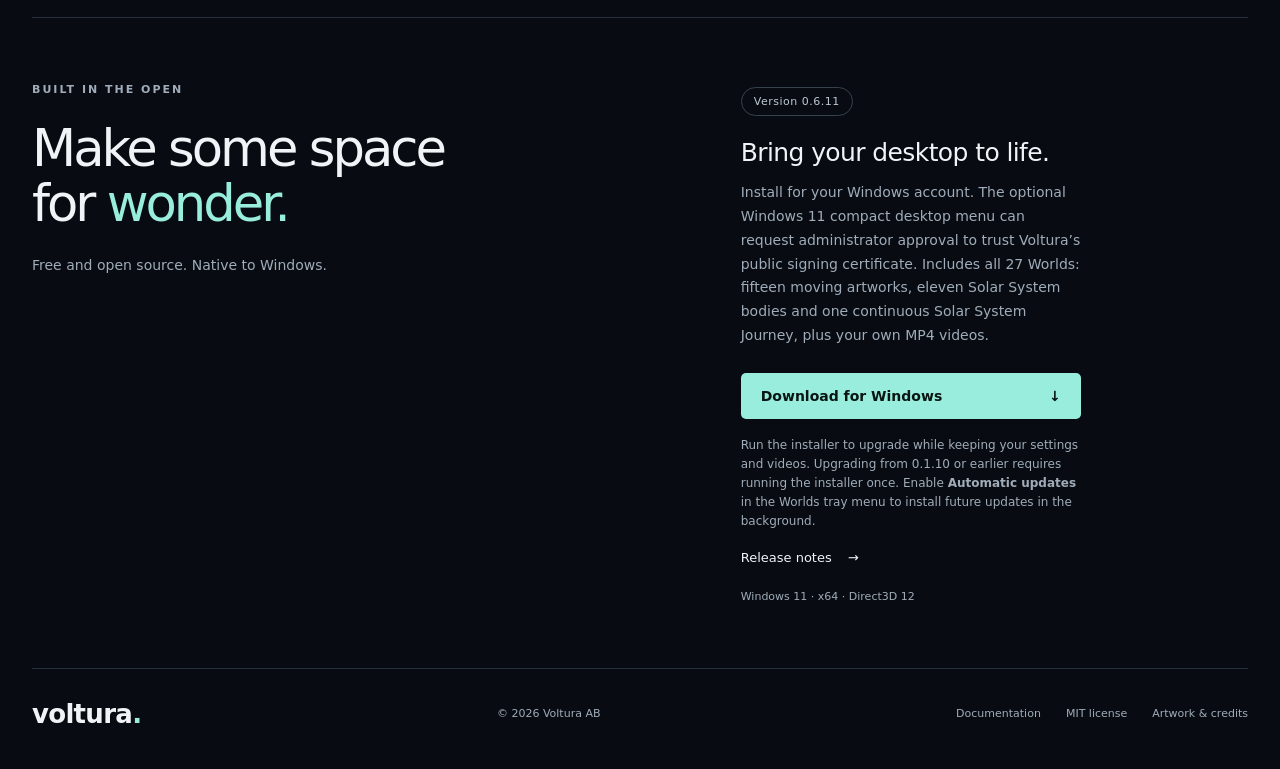
==== commit d0c1bef2: "Release 0.6.11 with a Swedish Christmas day and night loop" ====
--- a/site/index.html
+++ b/site/index.html
@@ -34,7 +34,7 @@
   </header>
   <main id="main">
     <section class="hero wrap" aria-labelledby="hero-title">
-      <div class="hero-intro"><p class="eyebrow"><span class="dot"></span> A new atmosphere for Windows</p><h1 id="hero-title">Your desktop, <em>alive.</em></h1><p class="lead">A little wonder. Right where you work.</p><div class="hero-actions"><a class="button" href="https://github.com/voltura/voltura-worlds/releases/download/v0.6.10/VolturaWorlds-Setup-0.6.10-win-x64.exe">Download for Windows <span aria-hidden="true">↓</span></a><a class="round-link" href="#worlds">Find your world <span aria-hidden="true">↓</span></a></div></div>
+      <div class="hero-intro"><p class="eyebrow"><span class="dot"></span> A new atmosphere for Windows</p><h1 id="hero-title">Your desktop, <em>alive.</em></h1><p class="lead">A little wonder. Right where you work.</p><div class="hero-actions"><a class="button" href="https://github.com/voltura/voltura-worlds/releases/download/v0.6.11/VolturaWorlds-Setup-0.6.11-win-x64.exe">Download for Windows <span aria-hidden="true">↓</span></a><a class="round-link" href="#worlds">Find your world <span aria-hidden="true">↓</span></a></div></div>
       <div class="hero-aside"><span class="small-label">Made for your desktop</span><p>Light that flows.<br>Planets that turn.<br>A moment to get lost in.</p><span class="version-tag">Windows 11 · x64</span></div>
     </section>
     <section class="showcase wrap" id="worlds" aria-label="Explore the 27 worlds">
@@ -81,7 +81,7 @@
       <div class="details"><article><span class="detail-symbol" aria-hidden="true">▧</span><h3>A world for each display.</h3><p>Choose a scene per screen. Let Random shuffle individual Worlds, or follow Solar System Journey between all eleven celestial bodies. Arrival facts introduce each stop.</p></article><article><span class="detail-symbol" aria-hidden="true">♫</span><h3>Let your music move it.</h3><p>Optional gentle or expressive audio reaction. Analysis stays on your PC.</p></article><article><span class="detail-symbol" aria-hidden="true">Ⅱ</span><h3>Knows when to rest.</h3><p>Pauses on battery by default, and when your display is fully covered.</p></article><article><span class="detail-symbol" aria-hidden="true">▷</span><h3>Your own video, too.</h3><p>Import your own H.264 .mp4 video and make it your wallpaper. It loops silently, with Fill or Fit for your screen.</p></article></div>
     </section>
     <section class="desktop-section wrap" id="controls" aria-labelledby="controls-title">
-      <div class="section-heading"><p class="eyebrow">Included in 0.6.10</p><h2 id="controls-title">Make it<br><span>your own.</span></h2></div>
+      <div class="section-heading"><p class="eyebrow">Included in 0.6.11</p><h2 id="controls-title">Make it<br><span>your own.</span></h2></div>
       <div class="details">
         <article><span class="detail-symbol" aria-hidden="true">▧</span><h3>Save your whole desktop.</h3><p>Name a preset with a World and settings for every display. Export a .world package with its videos, then review where each display goes when you import it.</p></article>
         <article><span class="detail-symbol" aria-hidden="true">☼</span><h3>Let the highlights shine.</h3><p>Built-in Worlds can use HDR when it is already enabled in Windows. Choose Auto or SDR for each display. Videos stay in SDR.</p></article>
@@ -91,13 +91,13 @@
       <p class="capture-note">Optional desktop right-click menus let you choose Worlds for the display where you open the menu. <a href="https://github.com/voltura/voltura-worlds/blob/main/docs/USING.md">Read the user guide →</a></p>
     </section>
     <section class="closing wrap christmas-preview" aria-labelledby="christmas-preview">
-      <div><h2 id="christmas-preview">Swedish Christmas</h2><p>Passing gusts sweep flurries past a Swedish cottage. Chimney smoke drifts, tree lights twinkle, and ice crystals glint on the ground. The scene moves from night to daylight over 15 minutes of active playback.</p></div>
+      <div><h2 id="christmas-preview">Swedish Christmas</h2><p>Passing gusts sweep flurries past a Swedish cottage. Chimney smoke drifts, tree lights twinkle, and ice crystals glint on the ground. The scene fades from night to daylight and back again, taking 15 minutes each way.</p></div>
       <video controls muted playsinline preload="none" poster="assets/swedish_christmas.jpg?v=0.6.10" width="640" height="360" style="display:block;max-width:100%;height:auto">
         <source src="assets/swedish_christmas.mp4?v=0.6.10" type="video/mp4">
         <a href="assets/swedish_christmas.mp4?v=0.6.10">Watch the Swedish Christmas preview</a>
       </video>
     </section>
-    <section id="download" class="closing wrap" aria-labelledby="try-title"><div><p class="eyebrow">Built in the open</p><h2 id="try-title">Make some space<br>for <em>wonder.</em></h2><p>Free and open source. Native to Windows.</p></div><div class="get-worlds"><span class="version-tag">Version 0.6.10</span><h3>Bring your desktop to life.</h3><p>Install for your Windows account. The optional Windows 11 compact desktop menu can request administrator approval to trust Voltura’s public signing certificate. Includes all 27 Worlds: fifteen moving artworks, eleven Solar System bodies and one continuous Solar System Journey, plus your own MP4 videos.</p><a class="button" href="https://github.com/voltura/voltura-worlds/releases/download/v0.6.10/VolturaWorlds-Setup-0.6.10-win-x64.exe">Download for Windows <span aria-hidden="true">↓</span></a><p class="update-note">Run the installer to upgrade while keeping your settings and videos. Upgrading from 0.1.10 or earlier requires running the installer once. Enable <strong>Automatic updates</strong> in the Worlds tray menu to install future updates in the background.</p><a class="release-link" href="https://github.com/voltura/voltura-worlds/releases">Release notes <span aria-hidden="true">→</span></a><span class="requirements">Windows 11 · x64 · Direct3D 12</span></div></section>
+    <section id="download" class="closing wrap" aria-labelledby="try-title"><div><p class="eyebrow">Built in the open</p><h2 id="try-title">Make some space<br>for <em>wonder.</em></h2><p>Free and open source. Native to Windows.</p></div><div class="get-worlds"><span class="version-tag">Version 0.6.11</span><h3>Bring your desktop to life.</h3><p>Install for your Windows account. The optional Windows 11 compact desktop menu can request administrator approval to trust Voltura’s public signing certificate. Includes all 27 Worlds: fifteen moving artworks, eleven Solar System bodies and one continuous Solar System Journey, plus your own MP4 videos.</p><a class="button" href="https://github.com/voltura/voltura-worlds/releases/download/v0.6.11/VolturaWorlds-Setup-0.6.11-win-x64.exe">Download for Windows <span aria-hidden="true">↓</span></a><p class="update-note">Run the installer to upgrade while keeping your settings and videos. Upgrading from 0.1.10 or earlier requires running the installer once. Enable <strong>Automatic updates</strong> in the Worlds tray menu to install future updates in the background.</p><a class="release-link" href="https://github.com/voltura/voltura-worlds/releases">Release notes <span aria-hidden="true">→</span></a><span class="requirements">Windows 11 · x64 · Direct3D 12</span></div></section>
   </main>
   <footer class="wrap"><a class="brand" href="https://voltura.se/">voltura<span class="footer-dot">.</span></a><span>© 2026 Voltura AB</span><div><a href="https://github.com/voltura/voltura-worlds/blob/main/docs/README.md">Documentation</a><a href="https://github.com/voltura/voltura-worlds/blob/main/LICENSE">MIT license</a><a href="https://github.com/voltura/voltura-worlds/blob/main/THIRD-PARTY-NOTICES.md">Artwork &amp; credits</a></div></footer>
   <script src="script.js?v=0.6.10"></script>
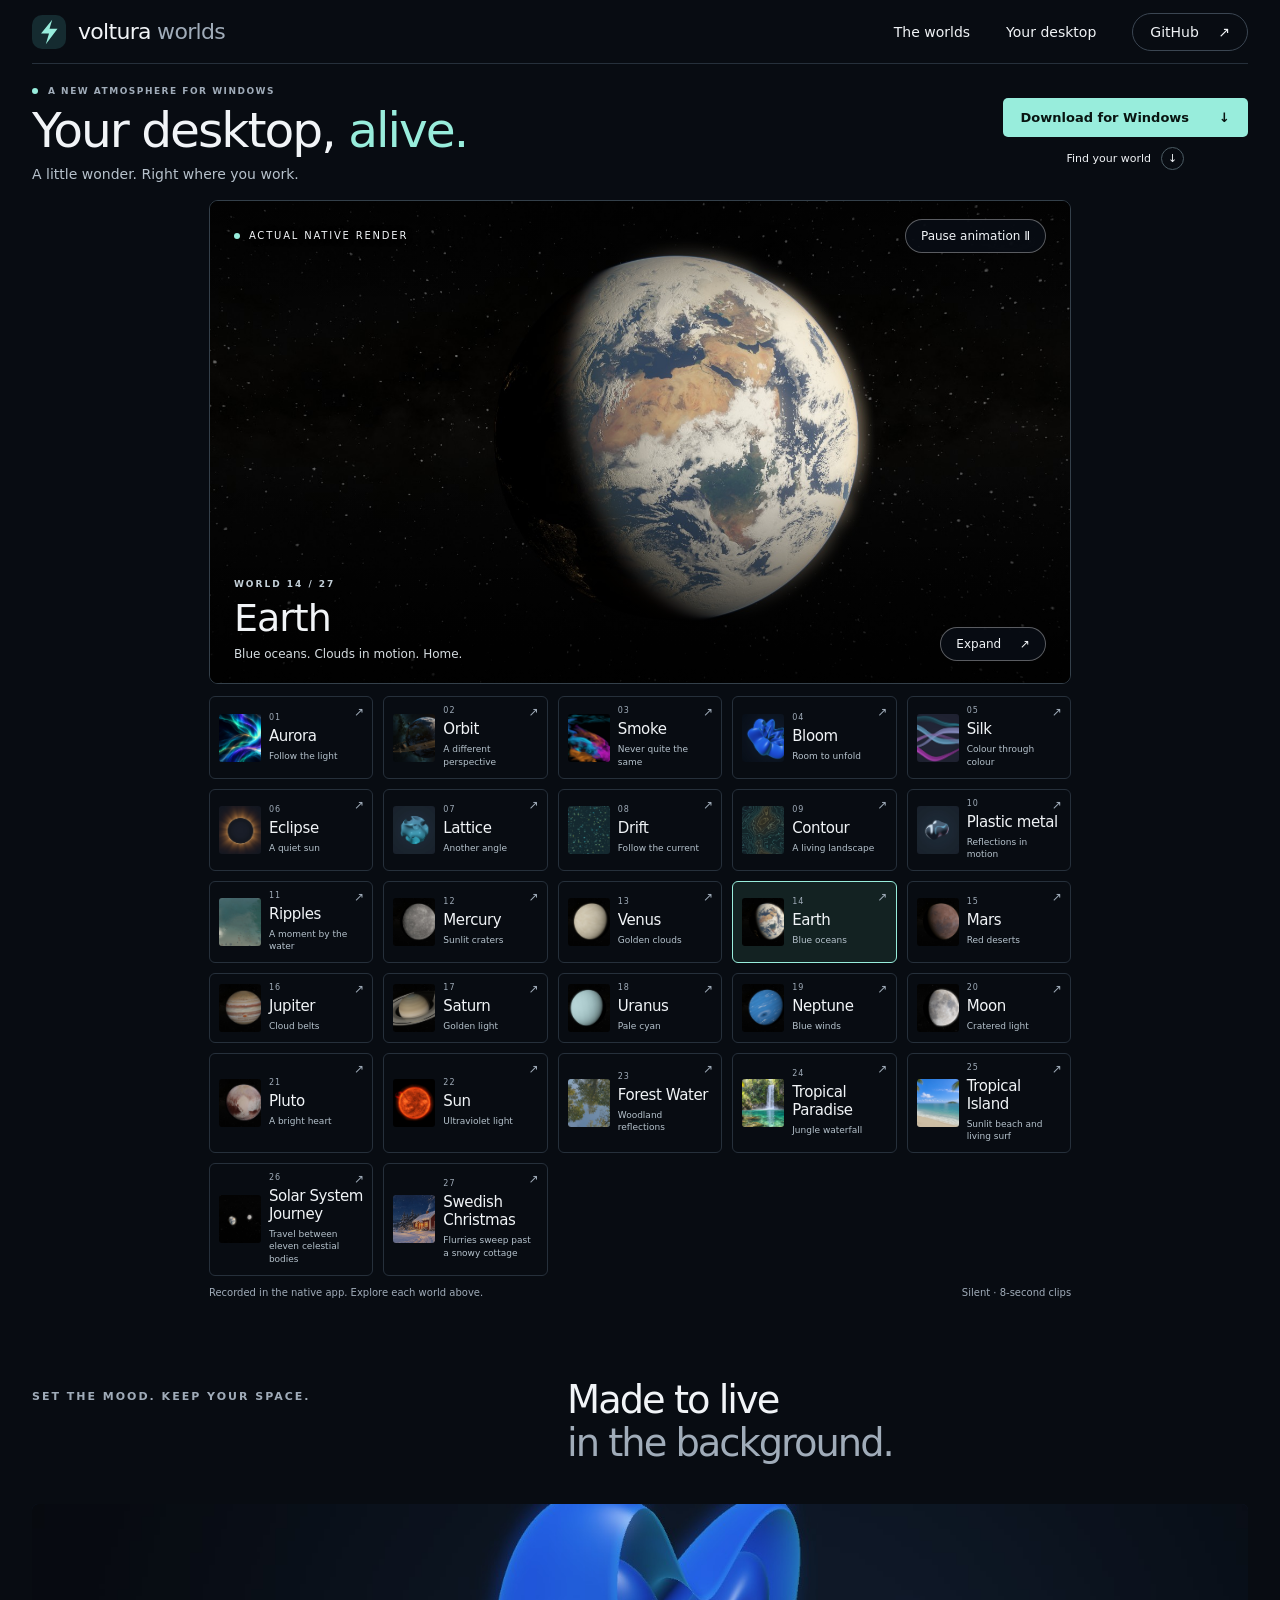
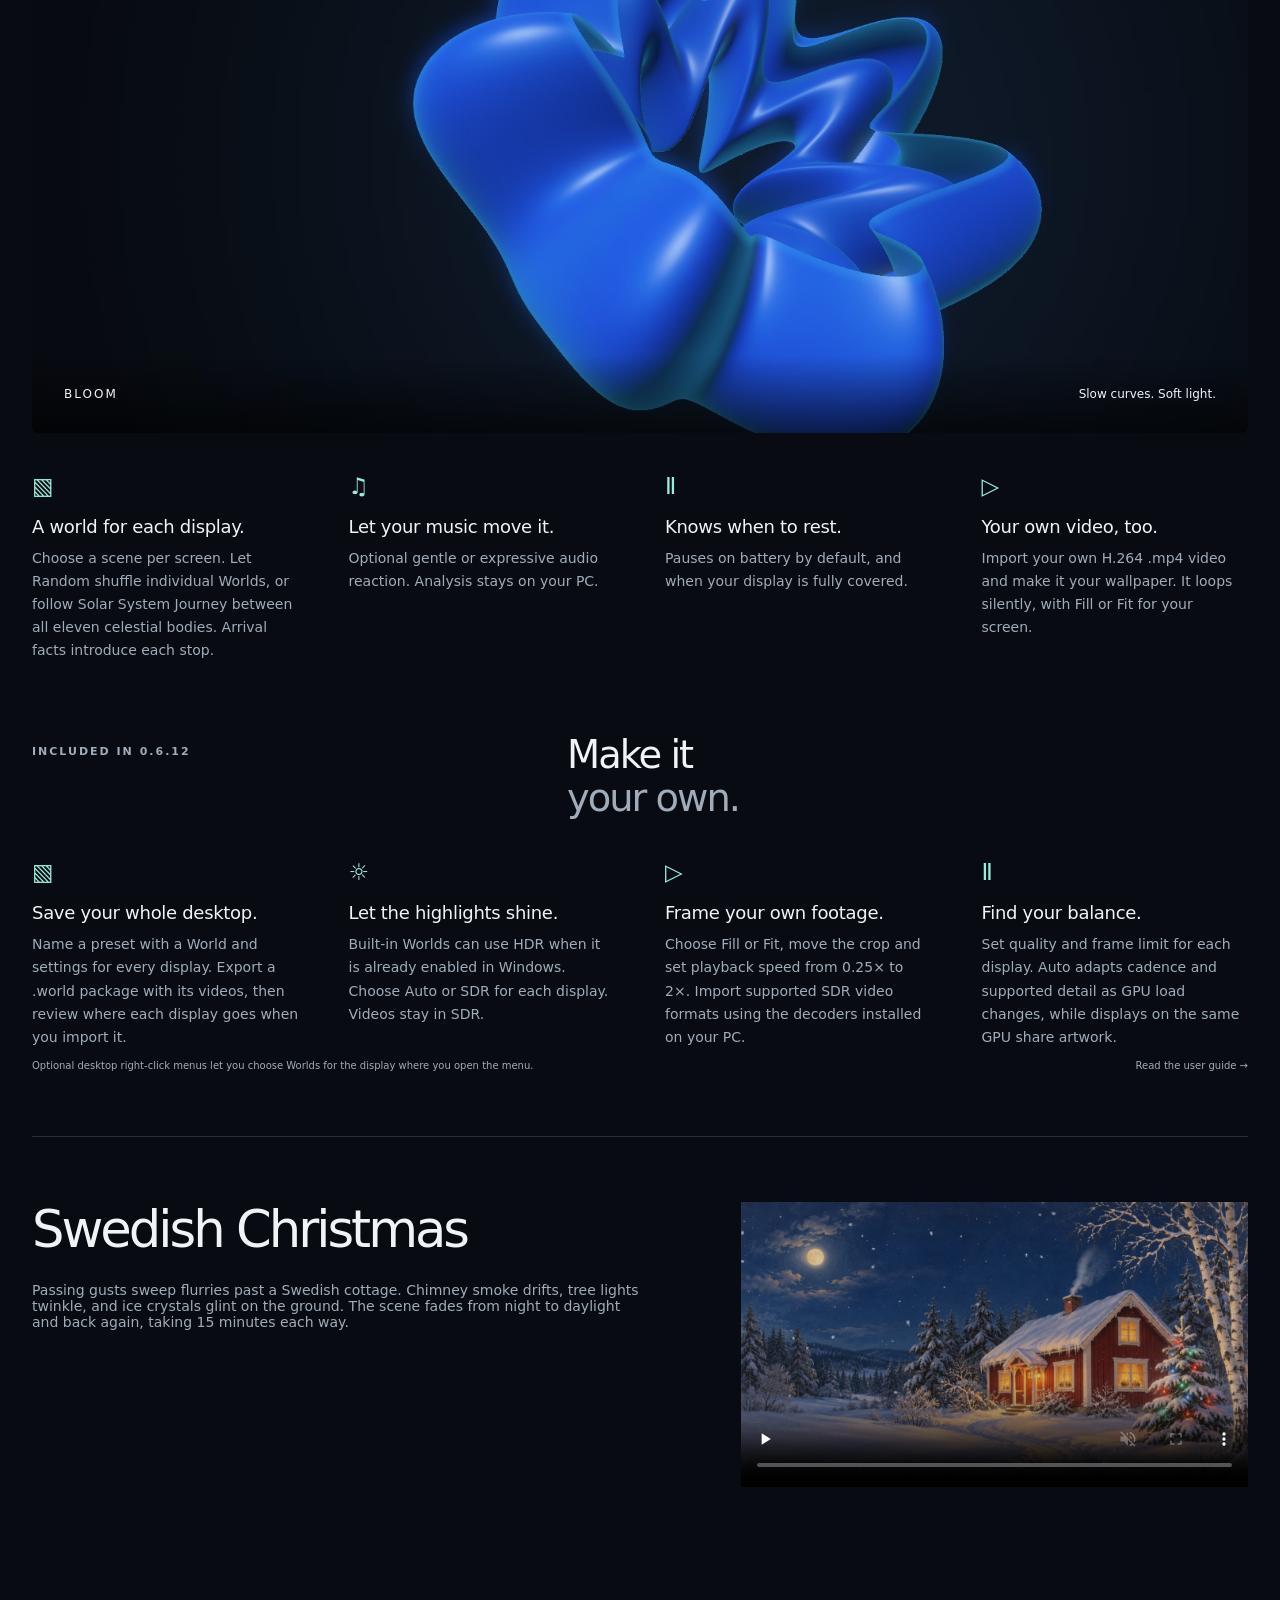
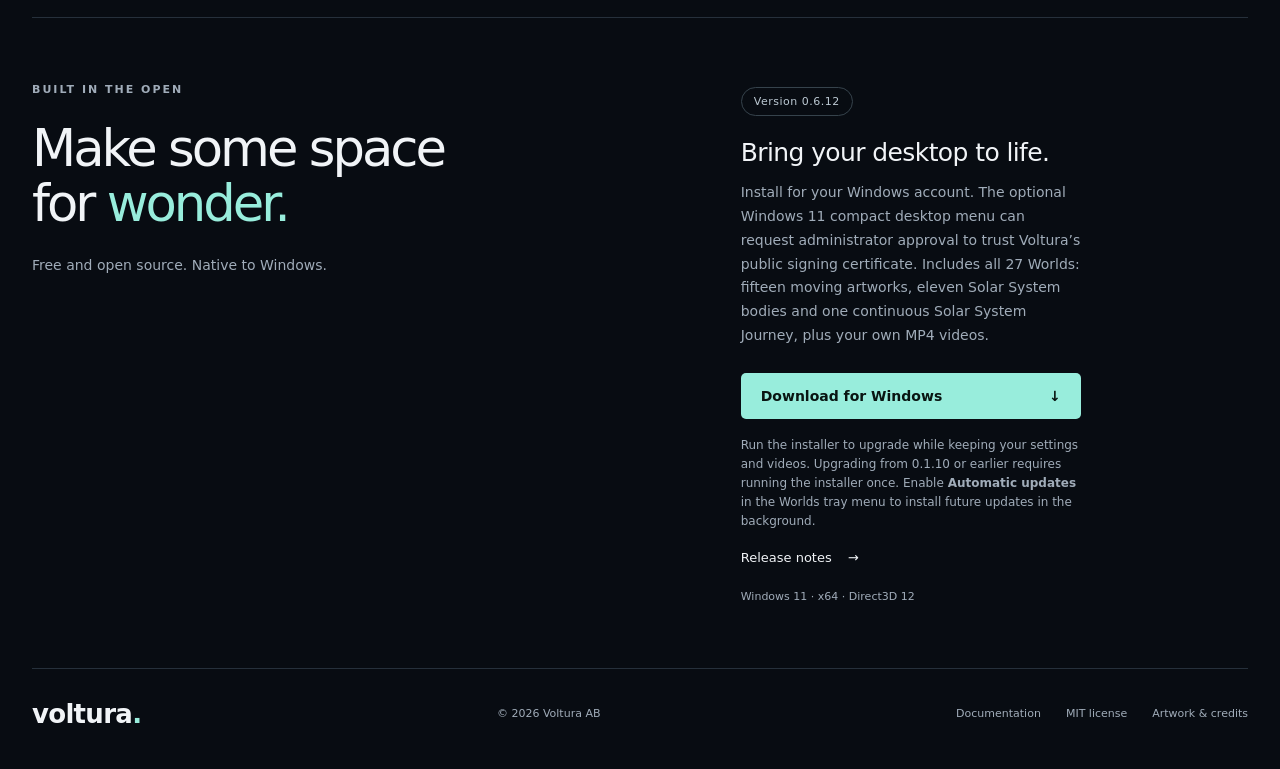
==== commit 57703c08: "Release Voltura Worlds 0.6.12 with rendering and memory improvements" ====
--- a/site/index.html
+++ b/site/index.html
@@ -34,7 +34,7 @@
   </header>
   <main id="main">
     <section class="hero wrap" aria-labelledby="hero-title">
-      <div class="hero-intro"><p class="eyebrow"><span class="dot"></span> A new atmosphere for Windows</p><h1 id="hero-title">Your desktop, <em>alive.</em></h1><p class="lead">A little wonder. Right where you work.</p><div class="hero-actions"><a class="button" href="https://github.com/voltura/voltura-worlds/releases/download/v0.6.11/VolturaWorlds-Setup-0.6.11-win-x64.exe">Download for Windows <span aria-hidden="true">↓</span></a><a class="round-link" href="#worlds">Find your world <span aria-hidden="true">↓</span></a></div></div>
+      <div class="hero-intro"><p class="eyebrow"><span class="dot"></span> A new atmosphere for Windows</p><h1 id="hero-title">Your desktop, <em>alive.</em></h1><p class="lead">A little wonder. Right where you work.</p><div class="hero-actions"><a class="button" href="https://github.com/voltura/voltura-worlds/releases/download/v0.6.12/VolturaWorlds-Setup-0.6.12-win-x64.exe">Download for Windows <span aria-hidden="true">↓</span></a><a class="round-link" href="#worlds">Find your world <span aria-hidden="true">↓</span></a></div></div>
       <div class="hero-aside"><span class="small-label">Made for your desktop</span><p>Light that flows.<br>Planets that turn.<br>A moment to get lost in.</p><span class="version-tag">Windows 11 · x64</span></div>
     </section>
     <section class="showcase wrap" id="worlds" aria-label="Explore the 27 worlds">
@@ -81,7 +81,7 @@
       <div class="details"><article><span class="detail-symbol" aria-hidden="true">▧</span><h3>A world for each display.</h3><p>Choose a scene per screen. Let Random shuffle individual Worlds, or follow Solar System Journey between all eleven celestial bodies. Arrival facts introduce each stop.</p></article><article><span class="detail-symbol" aria-hidden="true">♫</span><h3>Let your music move it.</h3><p>Optional gentle or expressive audio reaction. Analysis stays on your PC.</p></article><article><span class="detail-symbol" aria-hidden="true">Ⅱ</span><h3>Knows when to rest.</h3><p>Pauses on battery by default, and when your display is fully covered.</p></article><article><span class="detail-symbol" aria-hidden="true">▷</span><h3>Your own video, too.</h3><p>Import your own H.264 .mp4 video and make it your wallpaper. It loops silently, with Fill or Fit for your screen.</p></article></div>
     </section>
     <section class="desktop-section wrap" id="controls" aria-labelledby="controls-title">
-      <div class="section-heading"><p class="eyebrow">Included in 0.6.11</p><h2 id="controls-title">Make it<br><span>your own.</span></h2></div>
+      <div class="section-heading"><p class="eyebrow">Included in 0.6.12</p><h2 id="controls-title">Make it<br><span>your own.</span></h2></div>
       <div class="details">
         <article><span class="detail-symbol" aria-hidden="true">▧</span><h3>Save your whole desktop.</h3><p>Name a preset with a World and settings for every display. Export a .world package with its videos, then review where each display goes when you import it.</p></article>
         <article><span class="detail-symbol" aria-hidden="true">☼</span><h3>Let the highlights shine.</h3><p>Built-in Worlds can use HDR when it is already enabled in Windows. Choose Auto or SDR for each display. Videos stay in SDR.</p></article>
@@ -97,7 +97,7 @@
         <a href="assets/swedish_christmas.mp4?v=0.6.10">Watch the Swedish Christmas preview</a>
       </video>
     </section>
-    <section id="download" class="closing wrap" aria-labelledby="try-title"><div><p class="eyebrow">Built in the open</p><h2 id="try-title">Make some space<br>for <em>wonder.</em></h2><p>Free and open source. Native to Windows.</p></div><div class="get-worlds"><span class="version-tag">Version 0.6.11</span><h3>Bring your desktop to life.</h3><p>Install for your Windows account. The optional Windows 11 compact desktop menu can request administrator approval to trust Voltura’s public signing certificate. Includes all 27 Worlds: fifteen moving artworks, eleven Solar System bodies and one continuous Solar System Journey, plus your own MP4 videos.</p><a class="button" href="https://github.com/voltura/voltura-worlds/releases/download/v0.6.11/VolturaWorlds-Setup-0.6.11-win-x64.exe">Download for Windows <span aria-hidden="true">↓</span></a><p class="update-note">Run the installer to upgrade while keeping your settings and videos. Upgrading from 0.1.10 or earlier requires running the installer once. Enable <strong>Automatic updates</strong> in the Worlds tray menu to install future updates in the background.</p><a class="release-link" href="https://github.com/voltura/voltura-worlds/releases">Release notes <span aria-hidden="true">→</span></a><span class="requirements">Windows 11 · x64 · Direct3D 12</span></div></section>
+    <section id="download" class="closing wrap" aria-labelledby="try-title"><div><p class="eyebrow">Built in the open</p><h2 id="try-title">Make some space<br>for <em>wonder.</em></h2><p>Free and open source. Native to Windows.</p></div><div class="get-worlds"><span class="version-tag">Version 0.6.12</span><h3>Bring your desktop to life.</h3><p>Install for your Windows account. The optional Windows 11 compact desktop menu can request administrator approval to trust Voltura’s public signing certificate. Includes all 27 Worlds: fifteen moving artworks, eleven Solar System bodies and one continuous Solar System Journey, plus your own MP4 videos.</p><a class="button" href="https://github.com/voltura/voltura-worlds/releases/download/v0.6.12/VolturaWorlds-Setup-0.6.12-win-x64.exe">Download for Windows <span aria-hidden="true">↓</span></a><p class="update-note">Run the installer to upgrade while keeping your settings and videos. Upgrading from 0.1.10 or earlier requires running the installer once. Enable <strong>Automatic updates</strong> in the Worlds tray menu to install future updates in the background.</p><a class="release-link" href="https://github.com/voltura/voltura-worlds/releases/tag/v0.6.12">Release notes <span aria-hidden="true">→</span></a><span class="requirements">Windows 11 · x64 · Direct3D 12</span></div></section>
   </main>
   <footer class="wrap"><a class="brand" href="https://voltura.se/">voltura<span class="footer-dot">.</span></a><span>© 2026 Voltura AB</span><div><a href="https://github.com/voltura/voltura-worlds/blob/main/docs/README.md">Documentation</a><a href="https://github.com/voltura/voltura-worlds/blob/main/LICENSE">MIT license</a><a href="https://github.com/voltura/voltura-worlds/blob/main/THIRD-PARTY-NOTICES.md">Artwork &amp; credits</a></div></footer>
   <script src="script.js?v=0.6.10"></script>
